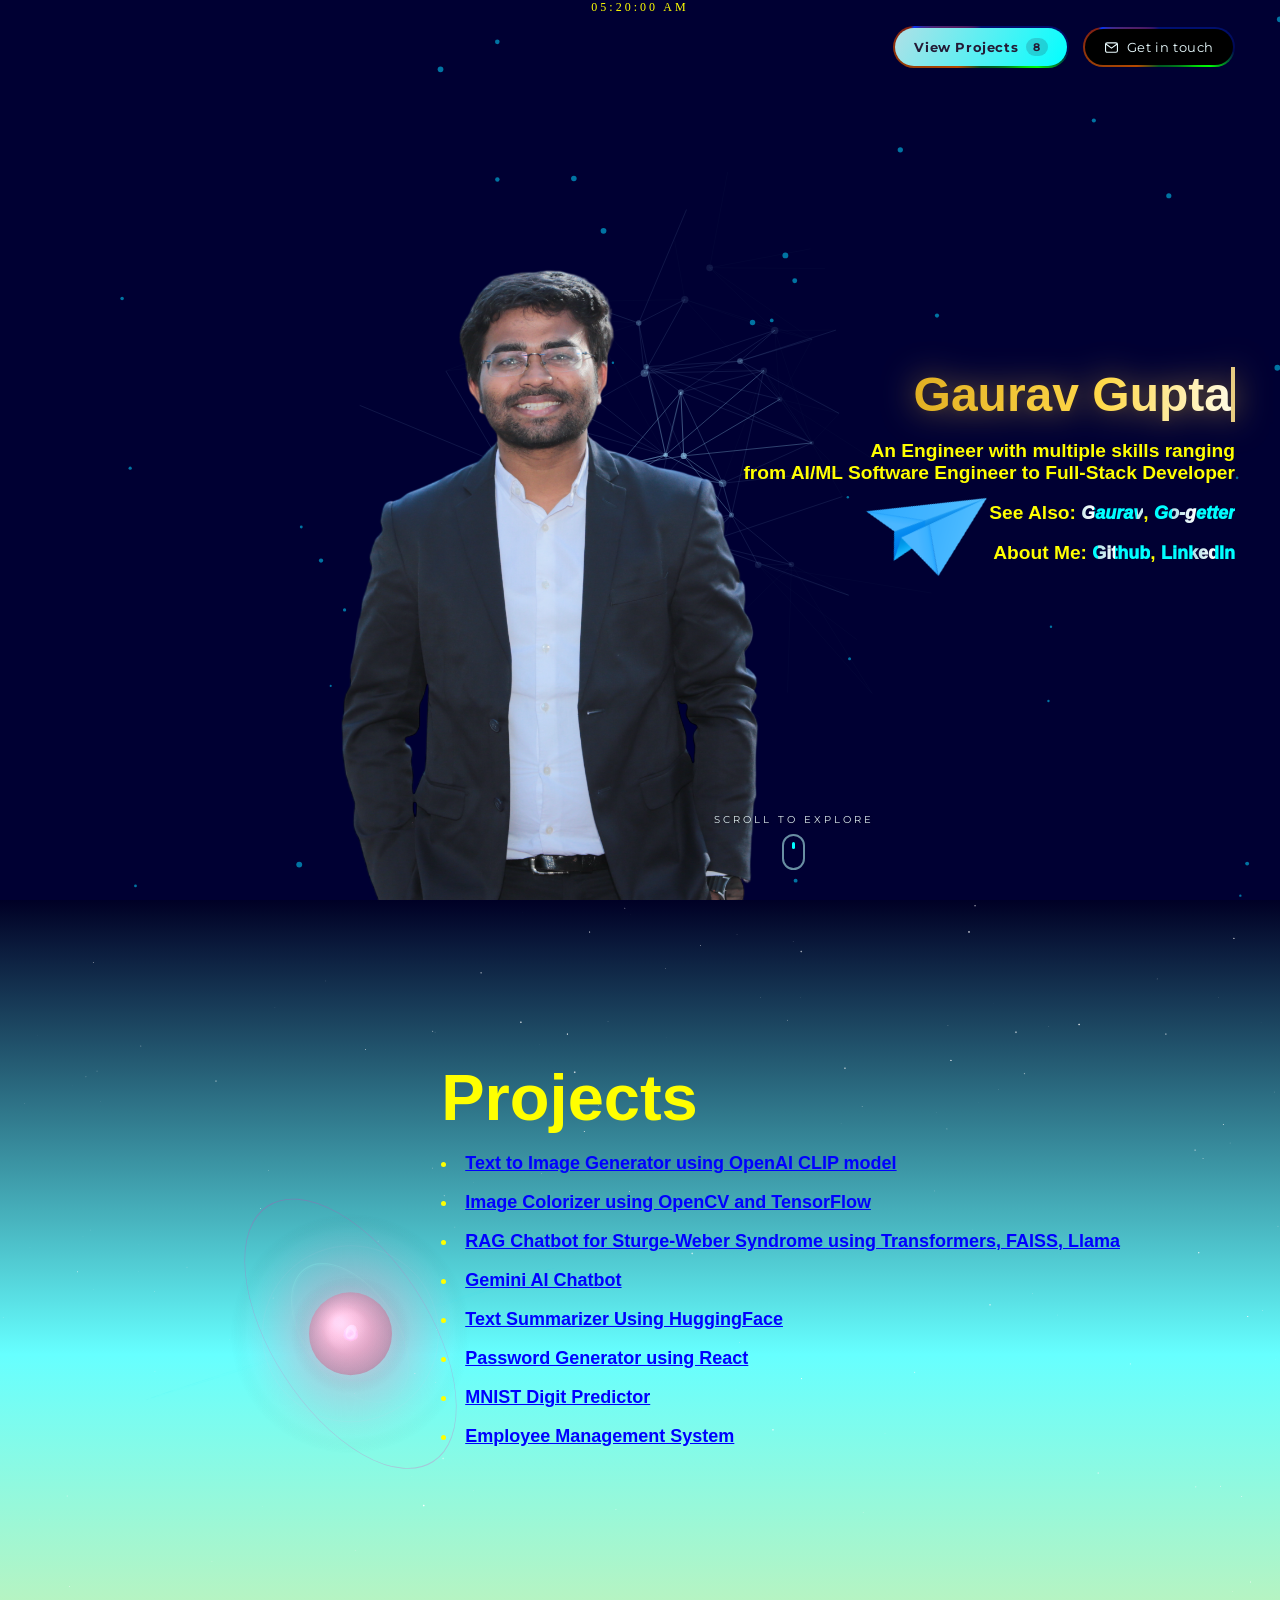
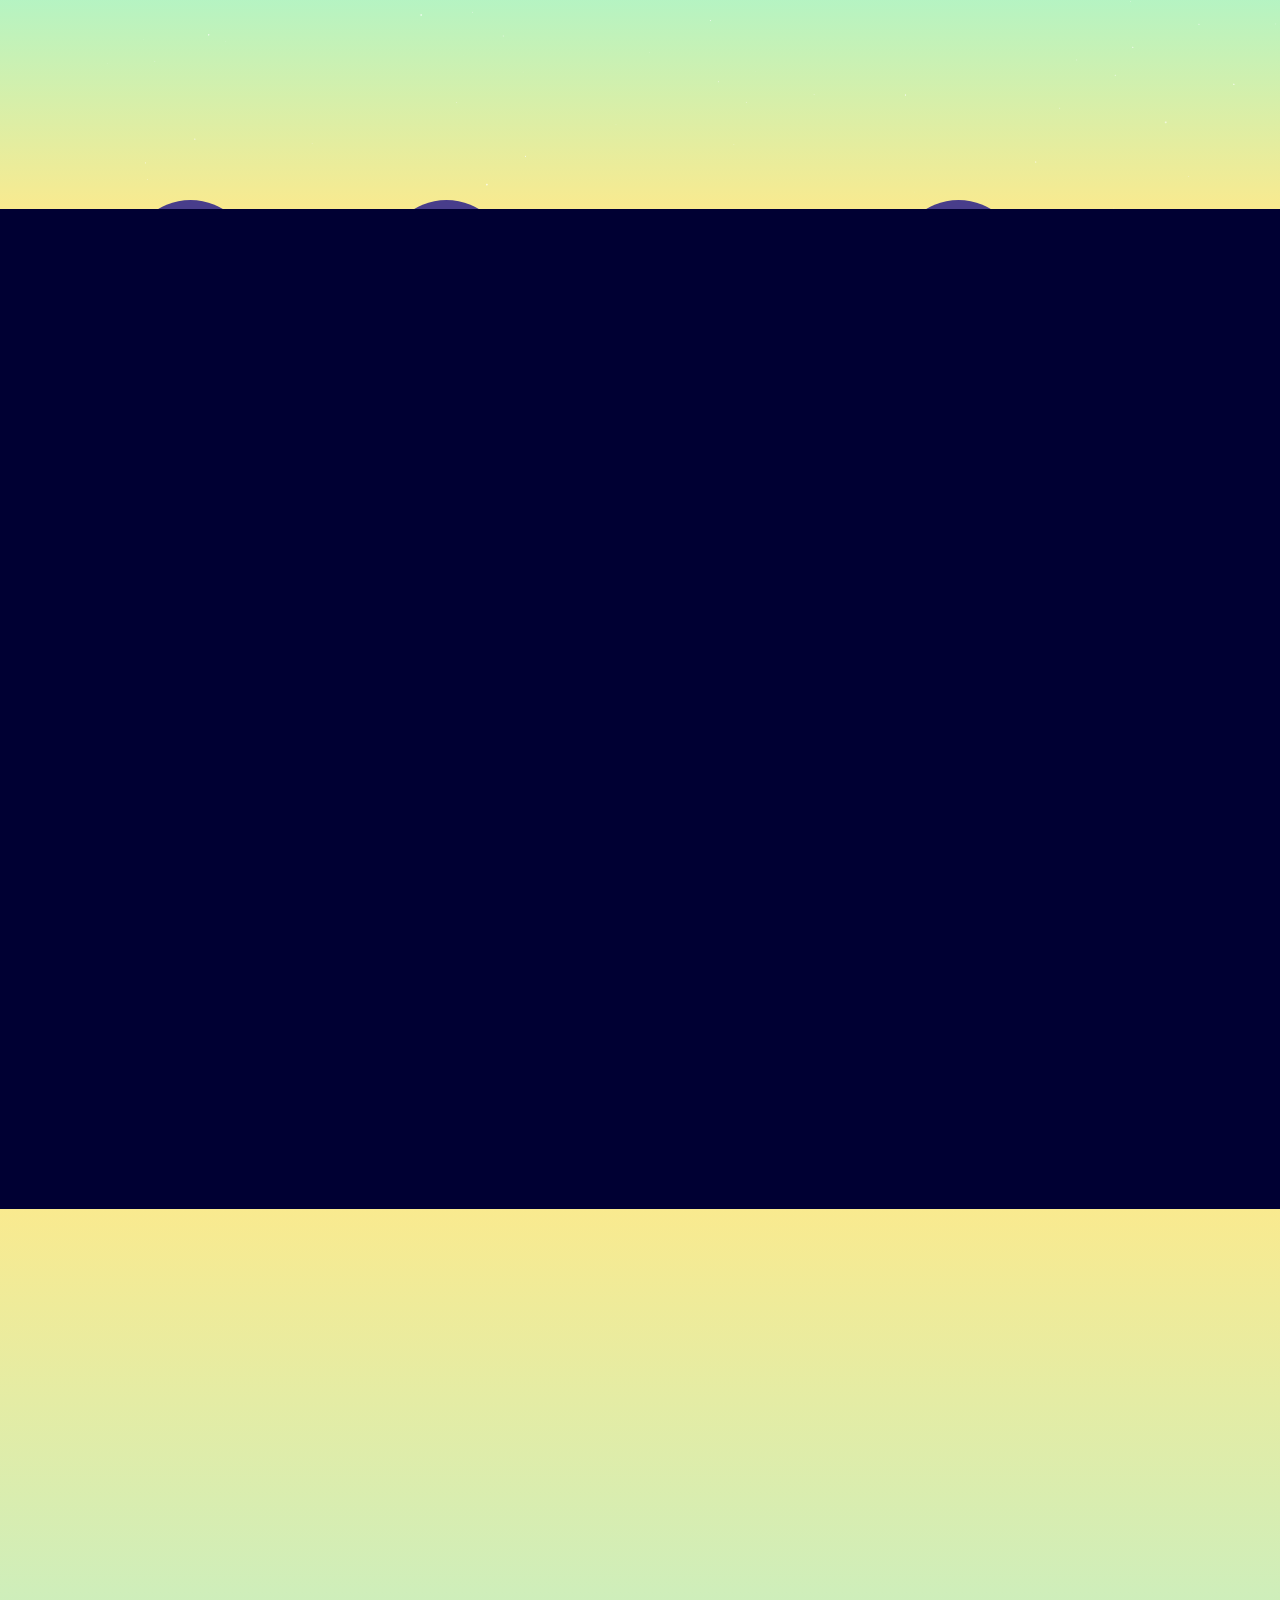
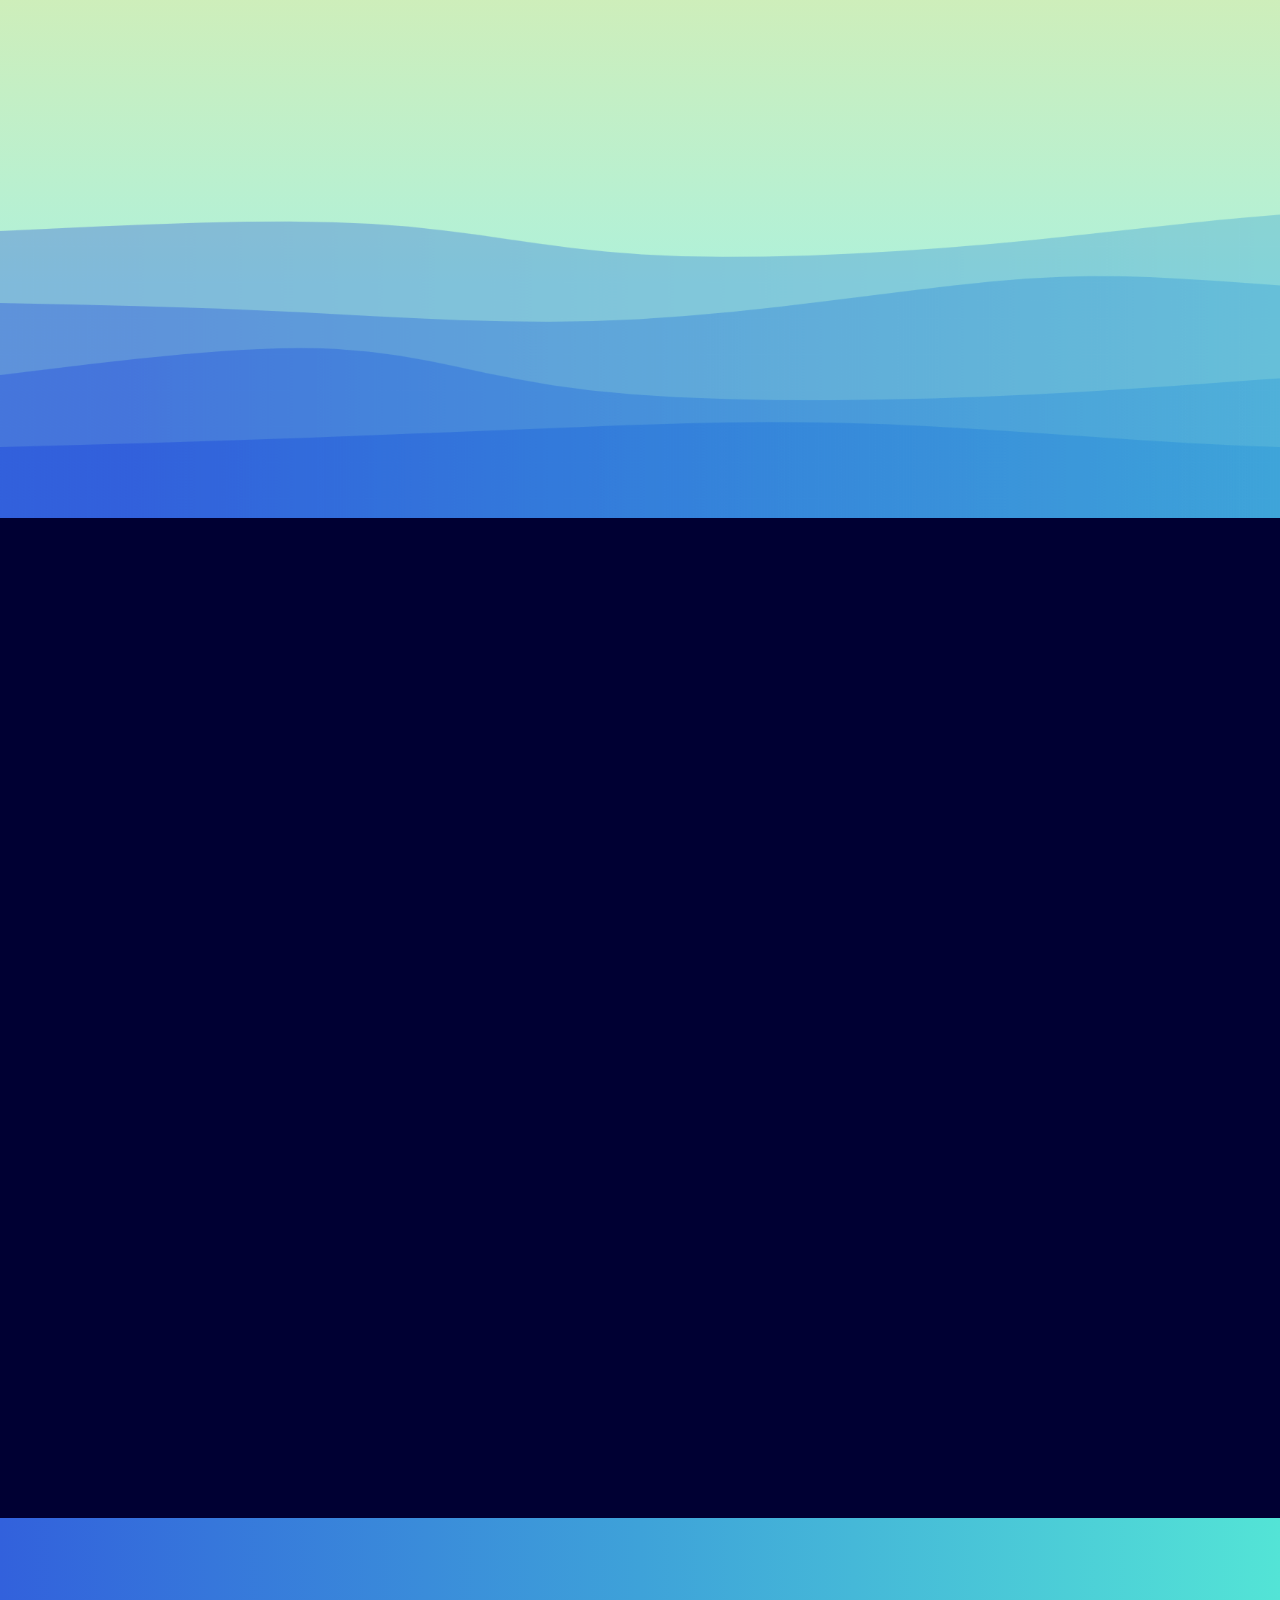
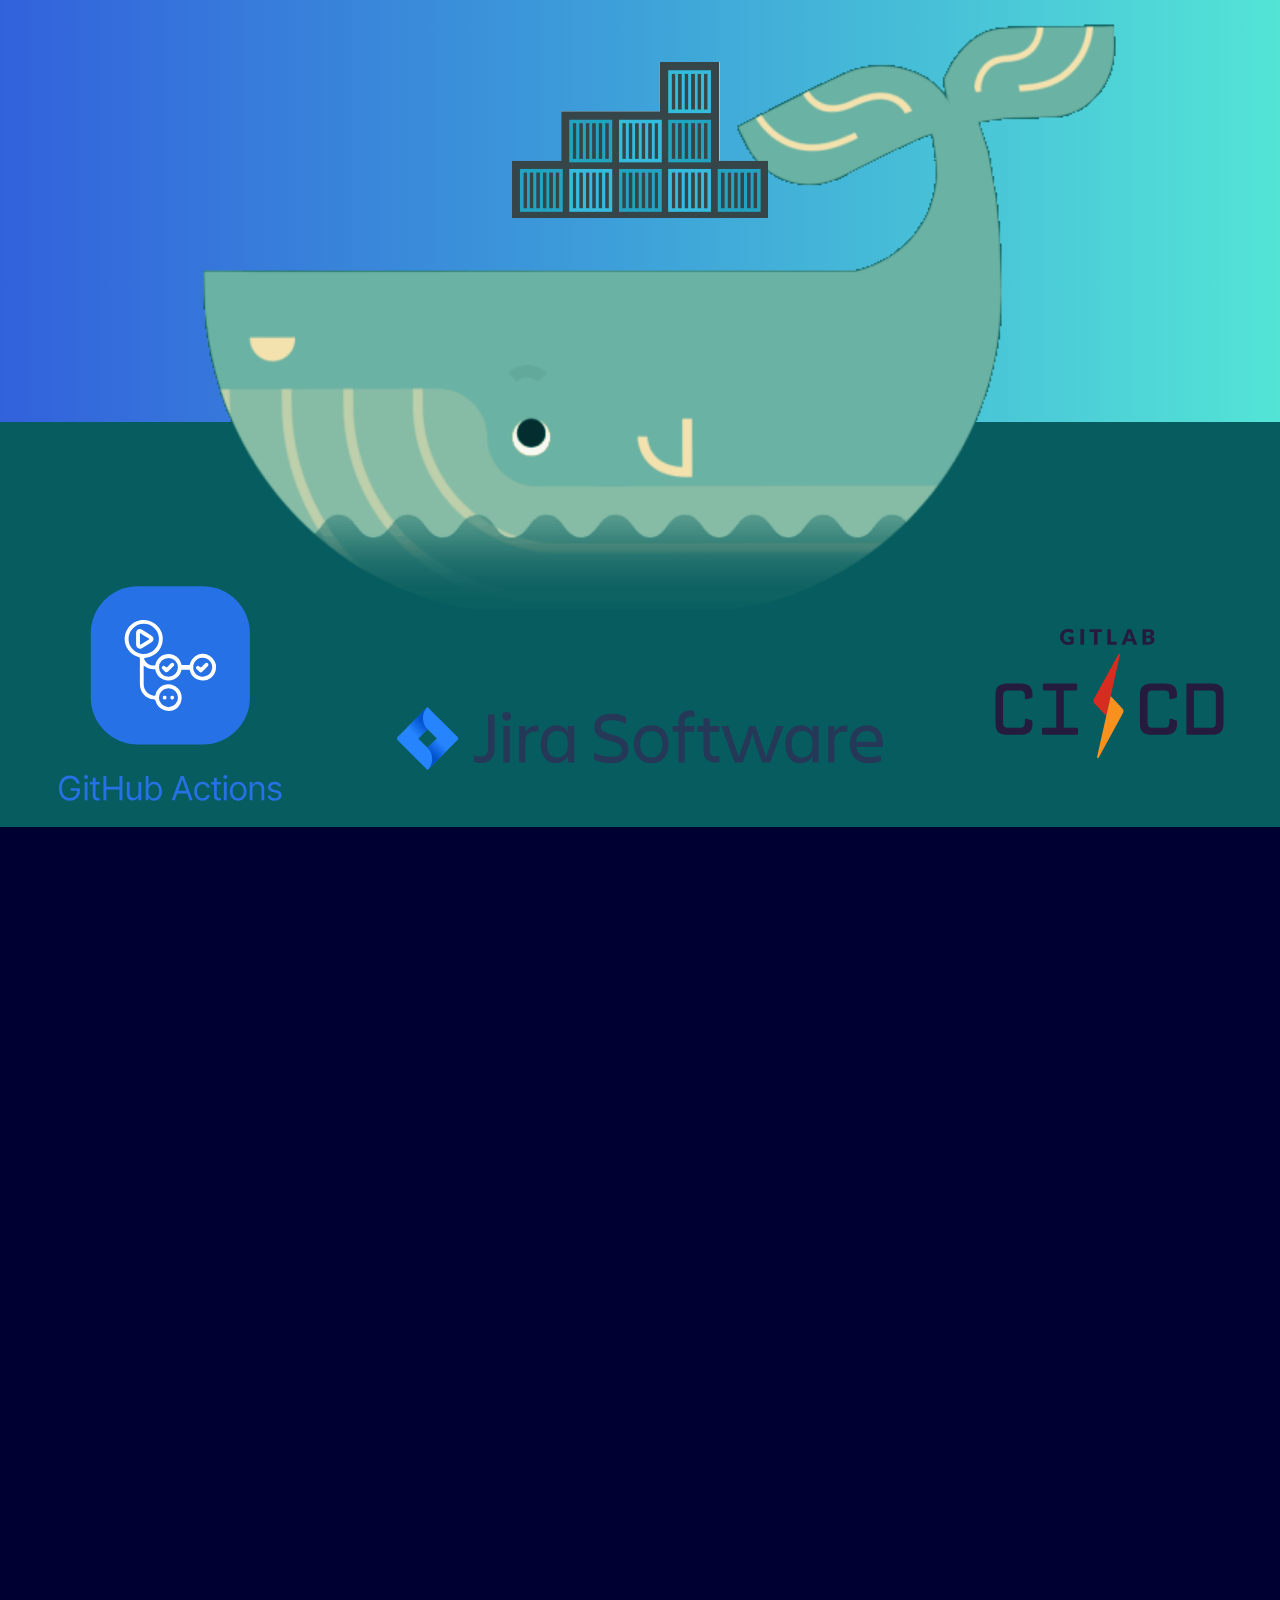
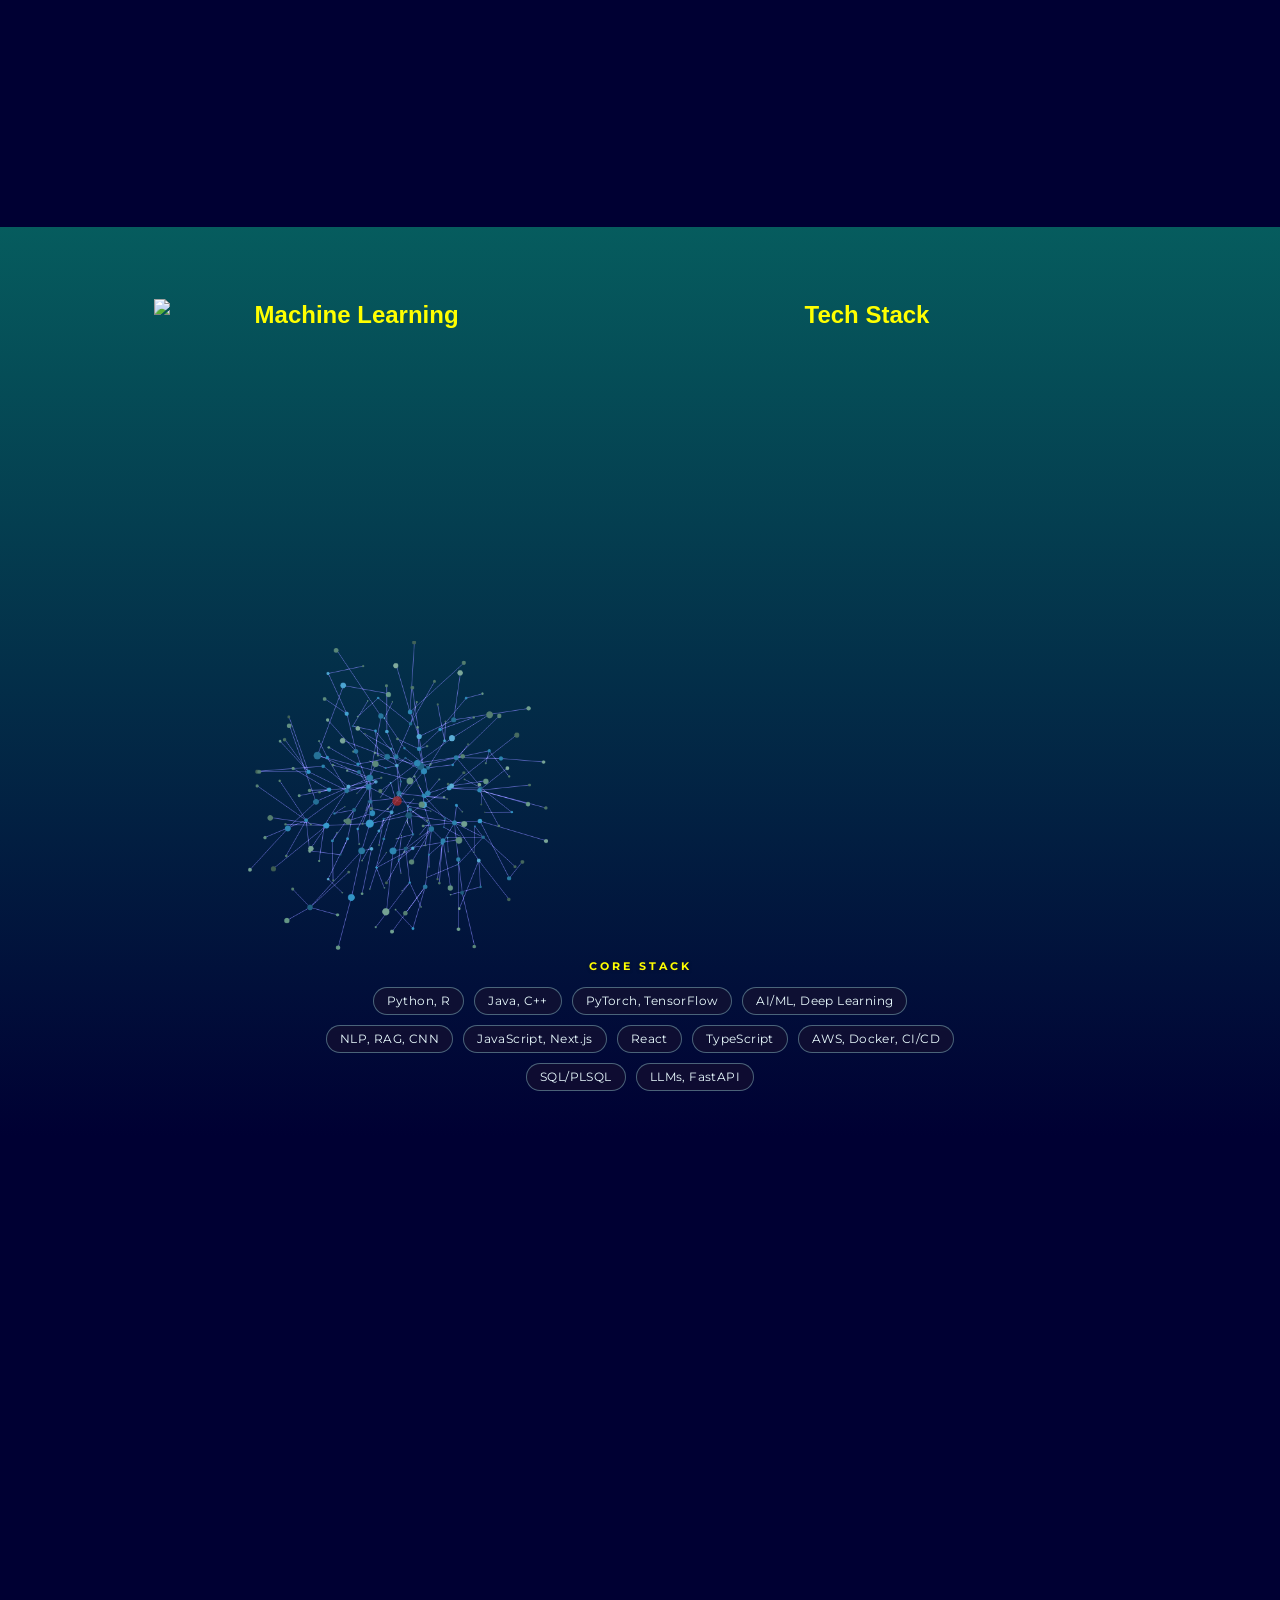
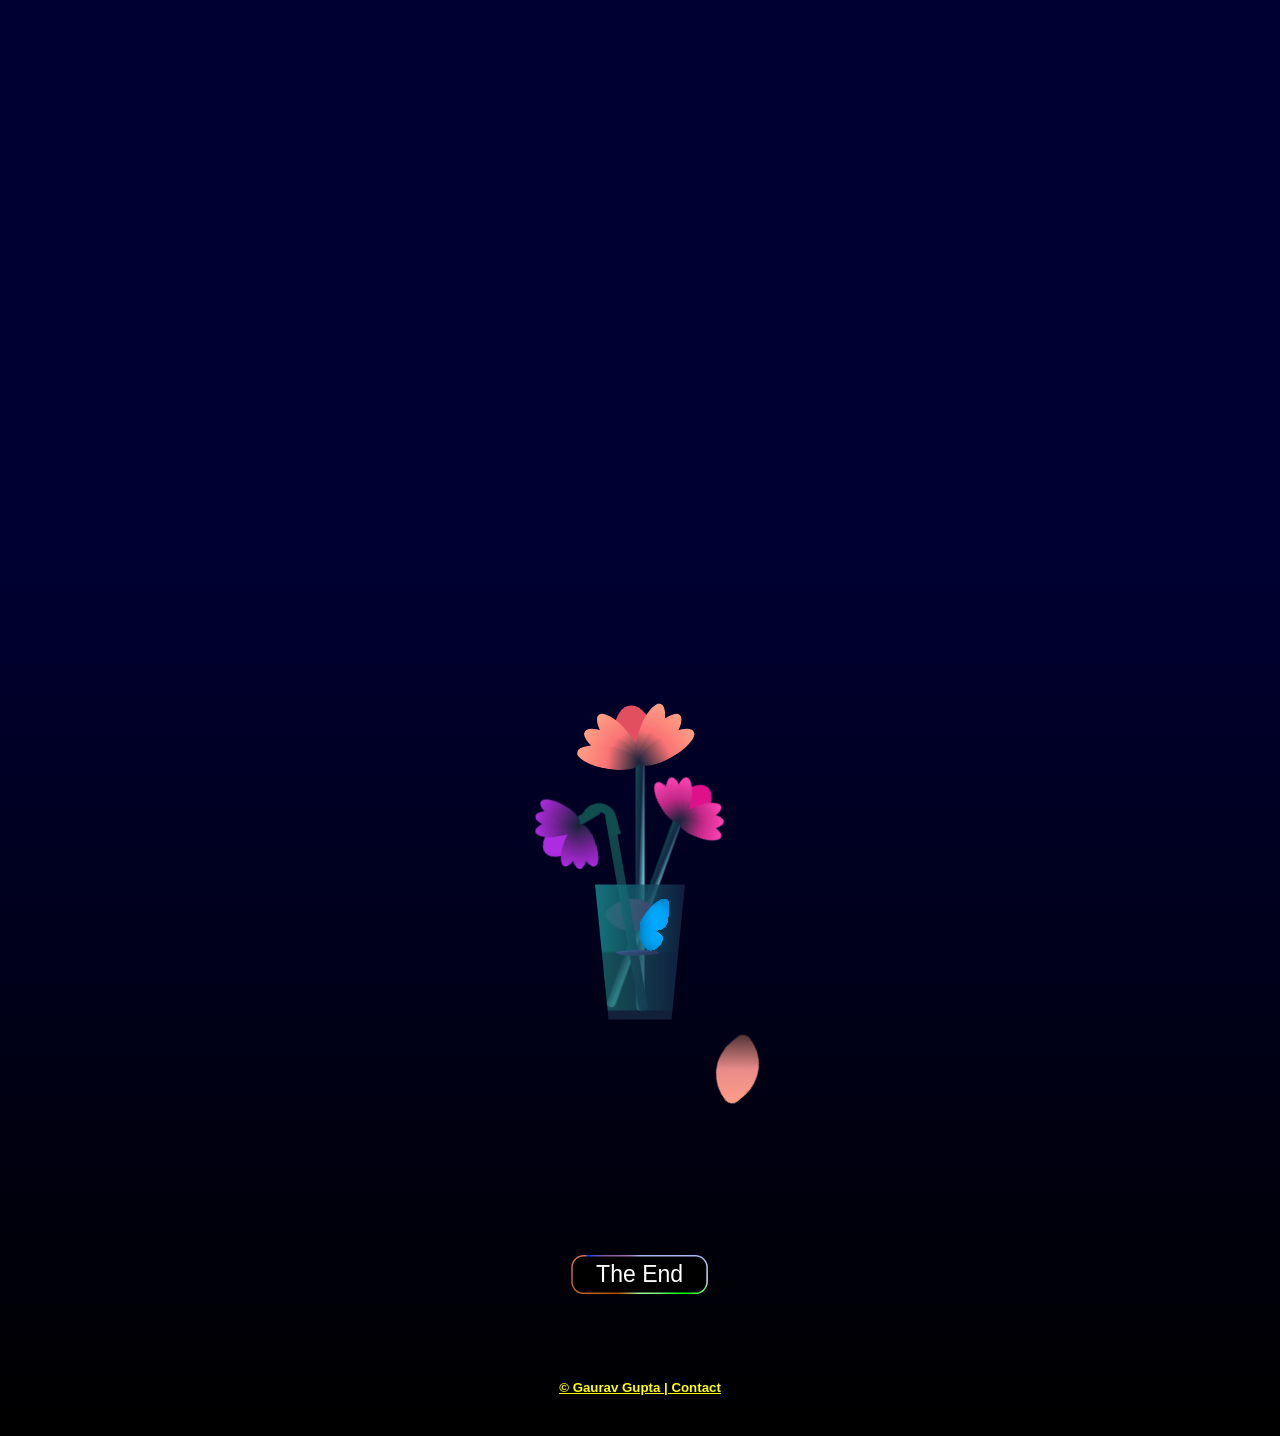
==== index.html @ 30a4f011 "Update RAG Chatbot project description Removed 'Gradio' from the RAG Chatbot project description." ====
<!DOCTYPE html>
<html lang="en">
<head>
    <meta charset="UTF-8">
    <meta name="viewport" content="width=device-width, initial-scale=1, viewport-fit=cover">
    <meta http-equiv="X-UA-Compatible" content="ie=edge">
    <title>Gaurav Gupta</title>
    <link rel="stylesheet" href="https://fonts.googleapis.com/css?family=Montserrat">
    <link rel="stylesheet" href="https://fonts.googleapis.com/css2?family=Open+Sans:wght@700;800&display=swap">
    <link rel="stylesheet" href="./css/index.css">
    <link rel="stylesheet" href="./css/loader.css">
    <link rel="stylesheet" href="./css/header.css">
    <link rel="stylesheet" href="./css/header-extras.css">
    <link rel="stylesheet" href="./css/frontend.css">
    <link rel="stylesheet" href="./css/footer.css">
    <link rel="stylesheet" href="./css/flower.css">
    <link rel="stylesheet" href="./css/backend.css">
    <link rel="stylesheet" href="./css/devops.css">
    <link rel="stylesheet" href="./css/android-elastic.css">
    <link rel="stylesheet" href="./css/automation.css">
    <link rel="stylesheet" href="./css/responsive.css">
    <link rel="icon" href="./favicon.ico" type="image/ico">
</head>
<body>
    <div id="loading-page">
        <div class="loading">
            <span>Loading...</span>
        </div>
    </div>
<header id="large-header">
    <canvas id="demo-canvas"></canvas>
        <img id="img-samurai-animate" class="img-samurai-animate" src="./img/general/gaurav.png" usemap="#image-map" alt="Tech Samurai Image" />
        <img id="img-samurai-scroll" class="img-samurai-scroll" src="./img/general/gaurav.png" usemap="#image-map" alt="Tech Samurai Image" />
        <img id="img-plane-animate" class="img-plane-animate" src="./img/general/paperplane.png" alt="Paper Plane Image" />
        <img id="img-plane-scroll" class="img-plane-scroll" src="./img/general/paperplane.png" alt="Paper Plane Image" />

        <!--
    <p style="text-align:center;">Profile views : <img src="https://hitwebcounter.com/counter/counter.php?page=21437424&style=0006&nbdigits=4&type=ip&initCount=0" title="Counter Widget" Alt="Profile views" border="0" /></a> </p>
        -->
    <p style="text-align:center;" id="MyClockDisplay" class="clock" onload="showTime()"></p>
          
        <map name="image-map">
                <area target="_self" coords="161,161,188,0,0,0,118,88,94,255,0,0,10,21,25,130,90,88,128,64,64,128,98,112,0,0,0,0,0,0,40,23,22,109,109,109,130,99,113,73,70,64,121,69,105" shape="poly">
        </map>
        <div id="intro">
               <div class="icons-container">
                <div class="pop"></div>
                <div class="cross"></div>
                <div class="light"></div>
                <div class="sparkle"></div>
              </div>
            <h1>Gaurav Gupta</h1>
            <h2>An Engineer with multiple skills ranging<br>from AI/ML Software Engineer to Full-Stack Developer</h2>
            <h2>See Also:
                <em><a target="_blank" class="links-shine"
                        href="https://www.urbandictionary.com/define.php?term=Gaurav">Gaurav</a></em>, 
                <em><a target="_blank" class="links-shine"
                        href="https://www.urbandictionary.com/define.php?term=go-getter">Go-getter</a></em>
            </h2>
            <h2>About Me: 
                <a target="_blank" class="links-shine"
                            href="https://github.com/gaurav7916"> Github</a>, 
                <a target="_blank" class="links-shine"
                            href="https://www.linkedin.com/in/gaurav-gupta-00647b167"> LinkedIn</a>
            </h2>

        </div>

        <div class="hx-actions hx-actions--top">
            <button type="button" class="hx-btn hx-btn--primary" data-hx-scroll=".frontend">
                <span class="hx-btn__inner">
                    View Projects
                    <span class="hx-btn__count" data-hx-project-count>7</span>
                </span>
            </button>
            <a class="hx-btn" href="mailto:gauravgupta7916@gmail.com">
                <span class="hx-btn__inner">
                    <svg class="hx-btn__icon" viewBox="0 0 24 24" aria-hidden="true">
                        <rect x="2.5" y="4.5" width="19" height="15" rx="2.5"></rect>
                        <path d="M3 6.5l9 6.5 9-6.5"></path>
                    </svg>
                    Get in touch
                </span>
            </a>
        </div>

        <button type="button" class="hx-scroll-cue" data-hx-scroll=".frontend" aria-label="Scroll to explore">
            <span class="hx-scroll-cue__label">Scroll to explore</span>
            <span class="hx-scroll-cue__mouse"><span class="hx-scroll-cue__wheel"></span></span>
        </button>
    </canvas>
</header>
    <section class="frontend">
        <canvas id="visualization"></canvas>
        <canvas id="particles-canvas"></canvas>
        <div class="left-side">
            <div class="cover-circle" id="cover-amplify">
                <img src="./img/frontend/adflogo.png" />
                <p>Application<br>Development<br>Framework</p>
            </div>
            <div class="cover-circle" id="cover-react">
                <img src="./img/frontend/react.svg" />
                <p>React</p>
            </div>
            <div class="cover-circle" id="cover-firebase-auth">
                <img src="./img/frontend/machinelearning.png" />
                <p>Machine<br>Learning</p>
            </div>
            <div class="cover-circle" id="cover-firebase-cloud-fns">
                <img src="./img/gcp/firebase/cloudfunctions/Light.svg" />
                <p>Cloud</p>
            </div>
            <div class="cover-circle" id="cover-ADF">
                <img src="./img/frontend/adf.png" />
                <p>JDeveloper</p>
            </div>
            <div class="cover-circle" id="cover-serverless">
                <img src="./img/frontend/NextJS.png" />
                <p>NextJS</p>
            </div>
            <div class="cover-circle" id="cover-npm-package">
                <img src="./img/frontend/npm.svg" />
                <p>React Components as npm packages</p>
            </div>
            <div class="cover-circle" id="cover-JS">
                <img src="./img/frontend/javascript-39395.png" />
                <p>JS, HTML and CSS</p>
            </div>
        </div>

        <div class="right-side">
            <div>
            <div class="middle">
                <h2>Projects</h2>
            </div>
            <br>
            <ul class="project-list">
              <li><b><a target="_blank" style="color: blue;" href="https://github.com/gaurav7916/ImageGenerator">Text to Image Generator using OpenAI CLIP model</a></b></li>
              <li><b><a target="_blank" style="color: blue;" href="https://github.com/gaurav7916/Image-Colorizer-Project">Image Colorizer using OpenCV and TensorFlow</a></b></li>
              <li><b><a target="_blank" style="color: blue;" href="https://github.com/gaurav7916/RAG_Chatbot/tree/main">RAG Chatbot for Sturge-Weber Syndrome using Transformers, FAISS, Llama</a></b></li>  
              <li><b><a target="_blank" style="color: blue;" href="https://github.com/gaurav7916/Gemini-Chatbot/tree/main">Gemini AI Chatbot</a></b></li>
              <li><b><a target="_blank" style="color: blue;" href="https://github.com/gaurav7916/text_summarizer">Text Summarizer Using HuggingFace</a></b></li>
              <li><b><a target="_blank" style="color: blue;" href="https://gaurav7916.github.io/password-generator-using-React">Password Generator using React</a></b></li>
              <li><b><a target="_blank" style="color: blue;" href="https://github.com/gaurav7916/Digit_Predictor">MNIST Digit Predictor</a></b></li>
              <li><b><a target="_blank" style="color: blue;" href="https://gaurav7916.github.io/ems.github.io">Employee Management System</a></b></li>
            </ul>
            </div>
        </div>
          
    </section>
    <section class="backend">
        <div id="waves">
            <img src="./img/general/wave.png" style="width: 100%; height: 40vh;" />
        </div>
        <div class="cover-boat" id="boat-node">
            <div class="boat-content">
                <div class="boat-icons">
                     <img src="./img/backend/webstack.png" style="transform: scale(1.2);" />
                </div>
                <div class="boat-text">
                     <h2>Web Stack</h2>
                    <ul>
                        <li>JavaScript, Ajax, Ojet, Html, CSS</li>
                        <li>React, NextJS, Bootstrap, Jquery</li>
                        <li>Technologies and tools to build and run web apps</li>
                    </ul>
                </div>
            </div>
        </div>
        <div class="cover-boat" id="boat-python">
            <div class="boat-content">
                <div class="boat-icons" style="margin: 10px 0px;">
                    <img src="./img/backend/python.svg" style="width: 100px;transform: scale(1.2);" />
                </div>
                <div class="boat-text">
                    <h2>Python</h2>
                    <ul>
                        <li>Data & Sentiment Analysis</li>
                        <li>Generative AI, RAG, NLP</li>
                        <li>Machine Learning Models</li>
                        <li>Deep Learning, FastAPI</li>
                    </ul>
                </div>
            </div>
        </div>
        <div class="cover-boat" id="boat-nosql">
            <div class="boat-content">
                <div class="boat-icons">
                     <img src="./img/devops/cicdflow.svg" style="transform: scale(1.2);" />
                </div>
                <div class="boat-text">
                    <h2>CI-CD Pipeline</h2>
                    <ul>
                        <li>Selenium</li>
                        <li>Typescript</li>
                        <li>Scalable, Dockerized & CI-CD configured Node.js servers </li>
                    </ul>
                </div>
            </div>
        </div>
        <div class="cover-boat" id="boat-sql">
            <div class="boat-content">
                <div class="boat-icons">
                    <img src="./img/backend/mysql.svg" />
                    <img src="./img/backend/postgresql.svg" />
                </div>
                <div class="boat-text">
                    <h2>SQL Databases</h2>
                    <ul>
                        <li>MySQL</li>
                        <li>PostgreSQL</li>
                        <li>PLSQL</li>
                    </ul>
                </div>
            </div>
        </div>

         <div id="bgr">
            <div id="lake">
              <div id="sploutch">
                <div class="drop"></div>
                <div id="ripples">
                  <div class="ripple"></div>
                  <div class="ripple"></div>
                </div>
                <div id="splashes">
                  <div class="splash"></div>
                  <div class="splash"></div>
                  <div class="splash"></div>
                </div>
            </div>
        </div>
                    
    </section>
    <section class="devops">
        <div id="docker-water"></div>
        <img id="docker" src="./img/devops/docker3.gif" />
        <img id="containers" src="./img/devops/containers.png" />
        <div id="devops-integration">
            <img id="githubactions" src="./img/devops/githubactions.svg" />
            <img id="jira" src="./img/devops/jira.svg" />
            <img id="gitlabcicd" src="./img/devops/gitlabcicd.svg" />
        </div>
        <div class="server-wrapper" id="server-node">
            <img src="./img/backend/nodejs.svg" />
            <h4>Dockerized Node.js Servers</h4>
        </div>
        <div class="server-wrapper" id="server-python">
            <img src="./img/backend/python.svg" />
            <h4>ML, NLP, Deep Learning</h4>
        </div>
    </section>
    <section class="android-elastic">
        <div id="android-elastic-headings">
            <h2 style="margin-right:9rem; margin-top:3rem;">Machine Learning</h2>
            <h2 style="margin-right:6rem; margin-top:3rem;">Tech Stack</h2>
        </div>
        <img id="rotated-android" src="./img/android/nlp.png" />
        <img class="stack-logos" id="java" src="./img/elastic/javalogo.png" />
        <img class="stack-logos" id="javascript" src="./img/elastic/javascript.png" />
        <img class="stack-logos" id="jet" src="./img/elastic/react_icon.png" />
        <img class="nlp" id="nlp" src="./img/android/nlp.gif"/>
        <canvas id="neural"></canvas>
        <div class="hx-stack hx-stack--section" aria-label="Core tech stack">
            <span class="hx-stack__title"><b>Core Stack</b></span>
            <span class="hx-chip">Python, R</span>
            <span class="hx-chip">Java, C++</span>
            <span class="hx-chip">PyTorch, TensorFlow</span>
            <span class="hx-chip">AI/ML, Deep Learning</span>
            <span class="hx-chip">NLP, RAG, CNN</span>
            <span class="hx-chip">JavaScript, Next.js</span>
            <span class="hx-chip">React</span>
            <span class="hx-chip">TypeScript</span>
            <span class="hx-chip">AWS, Docker, CI/CD</span>
            <span class="hx-chip">SQL/PLSQL</span>
            <span class="hx-chip">LLMs, FastAPI</span>
        </div>
    </section>
  <footer style="background-image: linear-gradient(180deg, #000033 0%, black 100%);">
      <div class="flower">
        <div class="f-wrapper">
            <div class="flower__line"></div>
            <div class="f">
                <div class="flower__leaf flower__leaf--1"></div>
                <div class="flower__leaf flower__leaf--2"></div>
                <div class="flower__leaf flower__leaf--3"></div>
                <div class="flower__leaf flower__leaf--4"></div>
                <div class="flower__leaf flower__leaf--5"></div>
                <div class="flower__leaf flower__leaf--6"></div>
                <div class="flower__leaf flower__leaf--7"></div>
                <div class="flower__leaf flower__leaf--8 flower__fall-down--yellow"></div>
            </div>
        </div>

        <div class="f-wrapper f-wrapper--2">
            <div class="flower__line"></div>
            <div class="f">
                <div class="flower__leaf flower__leaf--1"></div>
                <div class="flower__leaf flower__leaf--2"></div>
                <div class="flower__leaf flower__leaf--3"></div>
                <div class="flower__leaf flower__leaf--4"></div>
                <div class="flower__leaf flower__leaf--5"></div>
                <div class="flower__leaf flower__leaf--6"></div>
                <div class="flower__leaf flower__leaf--7"></div>
                <div class="flower__leaf flower__leaf--8 flower__fall-down--pink"></div>
            </div>
        </div>

        <div class="f-wrapper f-wrapper--3">
            <div class="flower__line"></div>
            <div class="f">
                <div class="flower__leaf flower__leaf--1"></div>
                <div class="flower__leaf flower__leaf--2"></div>
                <div class="flower__leaf flower__leaf--3"></div>
                <div class="flower__leaf flower__leaf--4"></div>
                <div class="flower__leaf flower__leaf--5"></div>
                <div class="flower__leaf flower__leaf--6"></div>
                <div class="flower__leaf flower__leaf--7"></div>
                <div class="flower__leaf flower__leaf--8 flower__fall-down--purple"></div>
            </div>
        </div>

        <div class="container">
            <span class="rippleeffect r1"></span>
            <span class="rippleeffect r2"></span>
            <span class="rippleeffect r3"></span>
            <span class="rippleeffect r4"></span>
            <span class="rippleeffect r5"></span>
            <span class="rippleeffect r6"></span>
        </div>
        <div class="flower__glass"></div>
     </div>
      
     <div class="scene">
        <div class="butterfly" style="--random: 0.73428;"></div>
        <div class="butterfly" style="--random: 0.82130;"></div>
        <div class="butterfly" style="--random: 0.46092;"></div>
        <div class="butterfly" style="--random: 0.05981;"></div>
        <div class="butterfly" style="--random: 0.20235;"></div>
        <div class="butterfly" style="--random: 0.91763;"></div>
        <div class="butterfly" style="--random: 0.34480;"></div>
        <div class="butterfly" style="--random: 0.27659;"></div>
        <div class="butterfly" style="--random: 0.08087;"></div>
        <div class="butterfly" style="--random: 0.66670;"></div>
        <div class="butterfly" style="--random: 0.39124;"></div>
        <div class="butterfly" style="--random: 0.15907;"></div>
      </div>
     
     <div class="footer"> 
           <button><div>The End</div></button>
       </div>
      <a target="_blank" href="mailto:gauravgupta7916@gmail.com"><h5> &copy; Gaurav Gupta | Contact</h5></a>
</footer>
   <div class="resize-dialog">
        <p>Window Resized. For better viewing experience open on Desktop</p><button id="reload-button" class="reload">Click here to reload</button>
    </div>
    <script src='./js/dev/jquery.min.js'></script>
    <script src="./js/dev/ScrollMagic.min.js"></script>
    <script src="./js/dev/addIndicators.min.js"></script>
    <script src="./js/dev/animation.gsap.min.js"></script>
    <script src="./js/dev/TweenLite.min.js"></script>
    <script src="./js/dev/TweenMax.min.js"></script>
    <script src="./js/dev/TimelineLite.min.js"></script>
    <script src="./js/dev/CSSPlugin.min.js"></script>
    <script src="./js/dev/BezierPlugin.min.js"></script>
    <script src="./js/index.js"></script>
    <script src="./js/responsive-rebuild.js"></script>
    <script src="./js/intro.js"></script>
    <script src="./js/frontend.js"></script>
    <script src="./js/header.js"></script>
    <script src="./js/header-extras.js"></script>
    <script src="./js/backend.js"></script>
    <script src="./js/devops.js"></script>
    <script src="./js/android-elastic.js"></script>
    <script src="./js/automation.js"></script>
</body>
</html>
---- css/index.css ----
* {
	margin: 0;
	padding: 0;
	box-sizing: border-box;
	color: yellow;
}

::-webkit-scrollbar {
	width: 0px;
}

html {
	font-size: 16px;
	background-color: #000033;
	font-family: Calibri, sans-serif;
	scrollbar-width: none;
}

footer {
	height: 100vh;
	display: flex;
	justify-content: center;
	align-items: center;
}

.resize-dialog {
	position: fixed;
	width: 100%;
	background-color: darkgoldenrod;
	top: 0px;
	height: 5vh;
	display: flex;
	justify-content: center;
	align-items: center;
	display: none;
}
.resize-dialog * {
	margin: 10px;
	color: white;
}
#reload-button {
	padding: 5px;
}
---- css/loader.css ----
#loading-page {
	width: 100%;
	height: 100vh;
	background: #34495e;
	position: fixed;
	display: flex;
	justify-content: center;
	align-items: center;
	z-index: 100;
}

.loading{
	width: 200px;
	height: 200px;
	box-sizing: border-box;
	border-radius: 50%;
	border-top: 10px solid #e74c3c;
	position: relative;
	animation: a1 2s linear infinite;
  }
  
  .loading::before,.loading::after{
	content: '';
	width: 200px;
	height: 200px;
	position: absolute;
	left: 0;
	top: -10px;
	box-sizing: border-box;
	border-radius: 50%;
  }
  
  .loading::before{
	border-top: 10px solid #e67e22;
	transform: rotate(120deg);
  }
  
  .loading::after{
	border-top: 10px solid #3498db;
	transform: rotate(240deg);
  }
  
  .loading span{
	position: absolute;
	width: 200px;
	height: 200px;
	color: #fff;
	text-align: center;
	line-height: 200px;
	animation: a2 2s linear infinite;
  }
  
  @keyframes a1 {
	to{
	  transform: rotate(360deg);
	}
  }
  
  @keyframes a2 {
	to{
	  transform: rotate(-360deg);
	}
  }
---- css/header.css ----
#demo-canvas {
  position: absolute;
  z-index: 1;
  pointer-events: none;
}

.pop {
  margin-top: -150px;
  width: 30px;
  height: 30px;
  background-size: 840px 24px;
  animation: pop 2.91666666667s steps(34,start) infinite forwards;
  background-image: url('https://assets.codepen.io/3537853/pop.png');
}

.cross {
  margin-top: -150px;
  width: 30px;
  height: 30px;
  background-size: 625px 25px;
  animation: cross 2.083325s steps(23,start) infinite forwards;
  background-image: url('https://assets.codepen.io/3537853/cross.png');
}

.light {
  margin-top: -150px;
  width: 30px;
  height: 30px;
  background-size: 620px 20px;
  animation: light 2.58333333333s steps(30,start) infinite forwards;
  background-image: url('https://assets.codepen.io/3537853/light.png');
}

.sparkle {
  margin-top: -150px;
  width: 37px;
  height: 37px;
  background-size: 774px 43px;
  animation: sparkle 1.5s steps(17,start) infinite forwards;
  background-image: url('https://assets.codepen.io/3537853/sparkle.png');
}

@keyframes pop {
  0% {
    background-position: 0;
  }
  40% {
    background-position: -816px;
  }
  to {
    background-position: -816px;
  }
}

@keyframes cross {
  0% {
    background-position: 0;
  }
  40% {
    background-position: -600px;
  }
  to {
    background-position: -600px;
  }
}

@keyframes light {
  0% {
    background-position: 0;
  }
  40% {
    background-position: -600px;
  }
  to {
    background-position: -600px;
  }
}

@keyframes sparkle {
  0% {
    background-position: 0;
  }
  40% {
    background-position: -731px;
  }
  to {
    background-position: -731px;
  }
}

header {
    position: relative;
    height: 101vh;
    overflow: hidden;
    background-image: #261c33; 
    animation: backgroundColorAnimation 9s infinite alternate;
}

.icons-container {
  display: flex;
  gap: 200px; 
}

.img-samurai-animate {
    z-index: 2;
    /* border: 1px solid red; */
    position: absolute;
    height: 100vh;
    top: 0%;
    left: -30%;
}
.img-samurai-scroll {
    z-index: 2;
    /* border: 1px solid blue; */
    position: absolute;
    height: 100vh;
    top: 0%;
    left: -30%;
    transform: translateX(20vw);
    display: none;
}

.img-plane-animate {
    z-index: 1;
    /* border: 1px solid red; */
    position: absolute;
    width: 10vw;
    top: 100vh;
    left: -12vw;
}
.img-plane-scroll {
    z-index: 1;
    /* border: 1px solid blue; */
    position: absolute;
    width: 10vw;
    top: 100vh;
    left: -12vw;
    display: none;
}

#intro {
    text-align: end;
    padding-right: 45px;
    height: 100vh;
    display: flex;
    flex-direction: column;
    justify-content: center;
    align-items: flex-end;
}

#intro h1 {
    font-size: 3rem;
}

@-webkit-keyframes typing { from { width: 0; } }
@-webkit-keyframes blink-caret { 50% { border-color: transparent; } }

h1 { 
    border-right: .1em solid black;
    width: calc(0.55em * 14); 
    width: 14ch;
    white-space: nowrap;
    overflow: hidden;
    -webkit-animation: typing 5s steps(14, end), blink-caret .5s step-end infinite alternate;
}

.clock {
  font-size: 12px;
  font-family: Orbitron;
  letter-spacing: 3px;
}

#intro h2 {
    font-size: 1.2rem;
    margin-top: 18px;
}

@media (max-width: 850px) {
    #img-samurai-animate {
        display: none;
    }
    #img-samurai-scroll {
        display: none;
    }
    #img-plane-animate {
        width: 20vw;
        left: -5vw;
    }
    #img-plane-scroll {
        width: 20vw;
        left: -5vw;
    }
}

.links-shine{
  background: linear-gradient(to right, powderblue 0%, white 30%, aqua 20%);
  -webkit-background-clip: text;
  -webkit-text-fill-color: transparent;
  animation: shine 25s infinite forwards;
  font-weight: 949;
  font-size: 18px;
  position: relative;
  z-index: 2;
}

@keyframes shine{
  0%{
    background-position: 0;
  }
  60%{
    background-position: 180px;
  }
  100%{
    background-position: 180px;
  }
}

.animate-intro {
    animation: animate-intro 0.5s ease-in-out 0s 1 normal forwards;
}
.animate-samurai {
    animation: animate-samurai 2s ease 0s 1 normal forwards;
}

@keyframes animate-samurai {
    0% {
        transform: translateX(0%);
    }
    100% {
        transform: translateX(20vw);
    }
}

@keyframes animate-intro {
    0% {
        transform: translateY(-20%);
        scale: 0;
    }
    100% {
        transform: translateY(0%);
        scale: 1;
    }
}

@keyframes backgroundColorAnimation {
  from {
    background-color: #5c5c85; /* Starting background color */
  }
  to {
    background-color: #261c33;  /* Ending background color */
  }
}
---- css/header-extras.css ----
#intro h1 {
    color: #ffd94a; /* fallback where background-clip: text is unsupported */
    background-image: linear-gradient(100deg,
            #d9a417 0%,
            #ffd94a 30%,
            #fffbe6 46%,
            #ffd94a 62%,
            #d9a417 100%);
    background-size: 220% 100%;
    -webkit-background-clip: text;
    background-clip: text;
    -webkit-text-fill-color: transparent;
    border-right-color: rgba(255, 226, 140, 0.9); 
    filter: drop-shadow(0 0 16px rgba(255, 205, 70, 0.55))
        drop-shadow(0 2px 3px rgba(24, 17, 38, 0.55));
    animation: hx-typing 5s steps(14, end),
        hx-blink-caret 0.5s step-end infinite alternate,
        hx-shine 6s linear infinite;
}

@keyframes hx-typing {
    from {
        width: 0;
    }
}

@keyframes hx-blink-caret {
    50% {
        border-color: transparent;
    }
}

@keyframes hx-shine {
    from {
        background-position: 0% 50%;
    }
    to {
        background-position: 220% 50%;
    }
}

/* ---------- Tech stack chips ---------- */
.hx-stack {
    position: relative;
    z-index: 3;
    display: flex;
    flex-wrap: wrap;
    justify-content: flex-end;
    gap: 9px;
    max-width: 34rem;
    margin-top: 26px;
}

.hx-stack--section {
    position: absolute;
    left: 50%;
    bottom: 5vh;
    transform: translateX(-50%);
    justify-content: center;
    align-items: center;
    max-width: 78vw;
    margin-top: 0;
    gap: 10px;
    z-index: 5;
}

.hx-stack--section .hx-stack__title {
    text-align: center;
    margin-bottom: 4px;
}

.hx-stack__title {
    width: 100%;
    font-family: Montserrat, Calibri, sans-serif;
    font-size: 0.66rem;
    letter-spacing: 3px;
    text-transform: uppercase;
    color: rgba(240, 255, 255, 0.9);
    text-shadow: 0 1px 3px rgba(20, 14, 32, 0.65);
    margin-bottom: 2px;
}

.hx-chip {
    font-family: Montserrat, Calibri, sans-serif;
    font-size: 0.75rem;
    line-height: 1;
    letter-spacing: 0.4px;
    white-space: nowrap;
    color: #eafcff;
    padding: 7px 13px;
    border: 1px solid rgba(175, 238, 238, 0.38);
    border-radius: 999px;
    /* Dark translucent pill stays legible through the header's
       light -> dark background animation. */
    background: rgba(31, 22, 46, 0.45);
    backdrop-filter: blur(2px);
    -webkit-backdrop-filter: blur(2px);
    animation: hx-fade-up 0.55s ease both;
    transition: transform 0.25s ease, border-color 0.25s ease,
        background 0.25s ease, box-shadow 0.25s ease;
}

.hx-chip:hover {
    transform: translateY(-3px);
    border-color: aqua;
    background: rgba(0, 255, 255, 0.12);
    box-shadow: 0 6px 18px rgba(0, 255, 255, 0.18);
}

.hx-chip:nth-child(2) { animation-delay: 1.05s; }
.hx-chip:nth-child(3) { animation-delay: 1.13s; }
.hx-chip:nth-child(4) { animation-delay: 1.21s; }
.hx-chip:nth-child(5) { animation-delay: 1.29s; }
.hx-chip:nth-child(6) { animation-delay: 1.37s; }
.hx-chip:nth-child(7) { animation-delay: 1.45s; }
.hx-chip:nth-child(8) { animation-delay: 1.53s; }
.hx-chip:nth-child(9) { animation-delay: 1.61s; }
.hx-chip:nth-child(10) { animation-delay: 1.69s; }
.hx-chip:nth-child(11) { animation-delay: 1.77s; }
.hx-chip:nth-child(12) { animation-delay: 1.85s; }

/* ---------- Call to action buttons ---------- */
.hx-actions {
    position: relative;
    z-index: 3;
    display: flex;
    flex-wrap: wrap;
    justify-content: flex-end;
    align-items: center;
    gap: 14px;
    margin-top: 28px;
    animation: hx-fade-up 0.6s ease 1.95s both;
}

/* Pinned to the top-right corner of the header. */
.hx-actions--top {
    position: absolute;
    top: 26px;
    right: 45px; /* lines up with #intro's right padding */
    z-index: 4;
    margin-top: 0;
    animation-delay: 1.2s;
}

.hx-btn {
    --border-angle-1: 0deg;
    --border-angle-2: 90deg;
    --border-angle-3: 180deg;
    position: relative;
    display: inline-flex;
    align-items: center;
    text-decoration: none;
    cursor: pointer;
    scale: 1; /* opt out of the global `button { scale: 0.8 }` */
    border: 0;
    padding: 2px;
    border-radius: 999px;
    background-color: transparent;
    background-image: conic-gradient(from var(--border-angle-1) at 10% 15%,
            transparent,
            var(--bright-blue) 10%,
            transparent 30%,
            transparent),
        conic-gradient(from var(--border-angle-2) at 70% 60%,
            transparent,
            var(--bright-green) 10%,
            transparent 60%,
            transparent),
        conic-gradient(from var(--border-angle-3) at 50% 20%,
            transparent,
            var(--bright-red) 10%,
            transparent 50%,
            transparent);
    animation: rotateBackground 4s linear infinite,
        rotateBackground2 8s linear infinite,
        rotateBackground3 12s linear infinite;
    transition: transform 0.25s ease, box-shadow 0.25s ease;
}

.hx-btn__inner {
    display: inline-flex;
    align-items: center;
    gap: 8px;
    font-family: Montserrat, Calibri, sans-serif;
    font-size: 0.82rem;
    letter-spacing: 0.6px;
    padding: 10px 19px;
    border-radius: inherit;
    background: var(--background);
    color: #eafcff;
    transition: background 0.25s ease, color 0.25s ease;
}

.hx-btn:hover,
.hx-btn:focus-visible {
    transform: translateY(-2px);
    box-shadow: 0 8px 24px rgba(0, 255, 255, 0.22);
    outline: none;
}

.hx-btn:hover .hx-btn__inner,
.hx-btn:focus-visible .hx-btn__inner {
    background: linear-gradient(to top, rgb(44, 44, 44), #252731);
}

.hx-btn--primary .hx-btn__inner {
    background: linear-gradient(120deg, powderblue 0%, aqua 100%);
    color: #241a35;
    font-weight: 700;
}

.hx-btn--primary:hover .hx-btn__inner,
.hx-btn--primary:focus-visible .hx-btn__inner {
    background: linear-gradient(120deg, aqua 0%, powderblue 100%);
}

.hx-btn--primary:hover,
.hx-btn--primary:focus-visible {
    box-shadow: 0 10px 28px rgba(0, 255, 255, 0.32);
}

.hx-btn__count {
    font-size: 0.7rem;
    font-weight: 700;
    color: inherit;
    padding: 2px 7px;
    border-radius: 999px;
    background: rgba(36, 26, 53, 0.18);
}

.hx-btn:not(.hx-btn--primary) .hx-btn__count {
    background: rgba(0, 255, 255, 0.14);
}


.hx-btn__icon,
.hx-btn__icon * {
    color: inherit;
}

.hx-btn__icon {
    width: 15px;
    height: 15px;
    fill: none;
    stroke: currentColor;
    stroke-width: 1.8;
    stroke-linecap: round;
    stroke-linejoin: round;
}

/* ---------- Scroll cue ---------- */
.hx-scroll-cue {
    position: absolute;
    left: 62%; /* clear of the samurai artwork on wide screens */
    bottom: 24px;
    transform: translateX(-50%);
    z-index: 3;
    display: flex;
    flex-direction: column;
    align-items: center;
    gap: 9px;
    padding: 6px 10px;
    border: none;
    background: none;
    scale: 1; /* opt out of the global `button { scale: 0.8 }` */
    cursor: pointer;
    opacity: 0;
    animation: hx-cue-in 0.8s ease 2.3s forwards;
    transition: opacity 0.4s ease, transform 0.4s ease;
}

.hx-scroll-cue.hx-hidden {
    opacity: 0;
    pointer-events: none;
    transform: translateX(-50%) translateY(14px);
}

.hx-scroll-cue__label {
    font-family: Montserrat, Calibri, sans-serif;
    font-size: 0.62rem;
    letter-spacing: 3px;
    text-transform: uppercase;
    color: rgba(240, 255, 255, 0.92);
    text-shadow: 0 1px 3px rgba(20, 14, 32, 0.7);
}

.hx-scroll-cue__mouse {
    position: relative;
    width: 23px;
    height: 36px;
    border: 2px solid rgba(175, 238, 238, 0.6);
    border-radius: 12px;
}

.hx-scroll-cue__wheel {
    position: absolute;
    top: 6px;
    left: 50%;
    width: 3px;
    height: 7px;
    margin-left: -1.5px;
    border-radius: 2px;
    background: aqua;
    animation: hx-wheel 1.7s ease-in-out infinite;
}

.hx-scroll-cue:hover .hx-scroll-cue__mouse,
.hx-scroll-cue:focus-visible .hx-scroll-cue__mouse {
    border-color: aqua;
    box-shadow: 0 0 16px rgba(0, 255, 255, 0.35);
}

.hx-scroll-cue:focus-visible {
    outline: none;
}

/* ---------- Keyframes ---------- */
@keyframes hx-fade-up {
    from {
        opacity: 0;
        transform: translateY(12px);
    }
    to {
        opacity: 1;
        transform: translateY(0);
    }
}

@keyframes hx-cue-in {
    from {
        opacity: 0;
        transform: translateX(-50%) translateY(12px);
    }
    to {
        opacity: 1;
        transform: translateX(-50%) translateY(0);
    }
}

@keyframes hx-wheel {
    0% {
        transform: translateY(0);
        opacity: 1;
    }
    70% {
        transform: translateY(13px);
        opacity: 0;
    }
    100% {
        transform: translateY(0);
        opacity: 0;
    }
}

/* ---------- Responsive ---------- */
@media (max-width: 850px) {
    .hx-stack {
        max-width: 100%;
        gap: 7px;
        margin-top: 20px;
    }
    .hx-chip {
        font-size: 0.68rem;
        padding: 6px 11px;
    }
    .hx-actions {
        margin-top: 22px;
        gap: 10px;
    }
    .hx-actions--top {
        top: 16px;
        right: 18px;
        margin-top: 0;
    }
    .hx-stack--section {
        max-width: 90vw;
        bottom: 4vh;
        gap: 7px;
    }
    .hx-btn {
        font-size: 0.75rem;
        padding: 10px 16px;
    }
    .hx-scroll-cue {
        left: 50%;
    }
    .hx-scroll-cue__label {
        display: none;
    }
}

@media (prefers-reduced-motion: reduce) {
    .hx-chip,
    .hx-actions,
    .hx-actions--top,
    .hx-scroll-cue,
    .hx-btn {
        /* the button keeps its glow, it just stops rotating */
        animation: none;
        opacity: 1;
    }
    .hx-scroll-cue__wheel {
        animation: none;
    }
}
---- css/frontend.css ----
.frontend {
	position: relative;
	background-image: linear-gradient(360deg, #f9ea8f 0%, #66ffff 50%, #000025 100%);
	height: 101vh;
	overflow: hidden;
	align-items: center;
	justify-content: center;
}

.left-side {
	display: flex;
	flex-direction: column;
	justify-content: center;
	align-items: center;
}

.right-side {
	margin-top: 10rem;
	margin-right:10rem;
	display: flex;
	justify-content: right;
	/* Sits above #visualization, which now covers the whole section. */
	position: relative;
	z-index: 1;
}

/* Taken out of the flow so the canvas does not displace .left-side and
   .right-side past this section's overflow: hidden boundary. */
#visualization {
	position: absolute;
	top: 0;
	left: 0;
	width: 100%;
	height: 100%;
	z-index: 0;
}

#particles-canvas {
    position: fixed;
    top: 0;
    left: 0;
    width: 100%;
    height: 100%;
    z-index: 1;
    pointer-events: none
}

.cover-circle {
	width: 125px;
	height: 125px;
	position: absolute;
	background-color: darkslateblue;
	display: flex;
	flex-direction: column;
	justify-content: center;
	align-items: center;
	text-align: center;
	border-radius: 100%;
}
.cover-circle > p {
	font-size: 0.7rem;
}
.cover-circle > img {
	width: 80px;
	height: 80px;
}

#cover-amplify {
	top: -10vh;
	left: -10vw;
}

#cover-amplify img {
	margin-top: -10px;
}

#cover-react {
	top: -20vh;
	left: 60vw;
}
#cover-react img {
	margin-top: -10px;
	width: 100px;
	height: 100px;
}
#cover-react p {
	margin-top: -10px;
}

#cover-firebase-auth {
	top: 100vh;
	left: 30vw;
}

#cover-firebase-cloud-fns {
	top: 100vh;
	left: 10vw;
}

#cover-ADF {
	top: 100vh;
	left: 70vw;
}
#cover-ADF img {
	width: 70px;
	height: 70px;
}

#cover-serverless {
	top: -20vh;
	left: 40vw;
}
#cover-serverless img {
	width: 80px;
	height: 72px;
}

#cover-npm-package {
	top: 30vh;
	left: -10vw;
}
#cover-npm-package img {
	margin-top: -5px;
	width: 70px;
	height: 30px;
}

#cover-JS {
	text-align: center;
	top: 50vh;
	left: -10vw;
}
#cover-JS img {
	width: 80px;
	height: 50px;
}

.project-shine {
	background: linear-gradient(to right, green 0%, blue 30%, yellow 20%);
	-webkit-background-clip: text;
	-webkit-text-fill-color: transparent;
	animation: shine 10s infinite forwards;
	font-size: 50px;
	text-shadow: 15px 10px 2px rgba(0, 0, 0, 0.3);
}

.project-list {
	list-style: disc inside;
	font-family: Varela, sans-serif;
	font-size: 18px;
	color: blue;
}

.project-list li {
	margin-bottom: 18px;
}

@keyframes shine {
	0% {
		background-position: 0;
	}
	60% {
		background-position: 180px;
	}
	100% {
		background-position: 180px;
	}
}

.middle h2 {
	font-size: 65px;
	color: #00000000;
	background-color: yellow;
	background-image: url(https://res.cloudinary.com/drcrre4xg/image/upload/v1571101002/water_zvupjx.png);
	-webkit-background-clip: text;
	-webkit-text-fill-color: transparent;
	animation: colorCycle 10s infinite, water 10s infinite;
}

@keyframes colorCycle {
	0% { background-color: yellow; }
	25% { background-color: orange; }
	50% { background-color: purple; }
	75% { background-color: maroon; }
	100% { background-color: black; }
}

@keyframes water {
	from{
		background-position: left 0 top 0;
	}
	to{
		background-position: left 1000px top 0;
	}
}
---- css/footer.css ----
:root {
	--bright-blue: rgb(0, 100, 255);
	--bright-green: rgb(0, 255, 0);
	--bright-red: rgb(255, 0, 0);
	--background: black;
	--foreground: white;
	--border-size: 1px;
	--border-radius: 0.5em;
}

@supports (color: color(display-p3 1 1 1)) {
	:root {
		--bright-blue: color(display-p3 0 0.2 1);
		--bright-green: color(display-p3 0.4 1 0);
		--bright-red: color(display-p3 1 0 0);
	}
}

footer {
	display: grid;
	place-items: center;
	min-height: 100vh;
	background-color: #191a21;
}

@property --border-angle-1 {
	syntax: "<angle>";
	inherits: true;
	initial-value: 0deg;
}

@property --border-angle-2 {
	syntax: "<angle>";
	inherits: true;
	initial-value: 90deg;
}

@property --border-angle-3 {
	syntax: "<angle>";
	inherits: true;
	initial-value: 180deg;
}

.reload{
	font-size: 1.2rem;
}

button {
	--border-angle-1: 0deg;
	--border-angle-2: 90deg;
	--border-angle-3: 180deg;
	position: relative;
	font-size: 1.8rem;
	scale:0.8;
	border: 0;
	padding: 0.15rem 0.15rem;
	border-radius: 1rem;
	background-image: conic-gradient(from var(--border-angle-1) at 10% 15%,
			transparent,
			var(--bright-blue) 10%,
			transparent 30%,
			transparent),
		conic-gradient(from var(--border-angle-2) at 70% 60%,
			transparent,
			var(--bright-green) 10%,
			transparent 60%,
			transparent),
		conic-gradient(from var(--border-angle-3) at 50% 20%,
			transparent,
			var(--bright-red) 10%,
			transparent 50%,
			transparent);
	animation:
		rotateBackground 4s linear infinite,
		rotateBackground2 8s linear infinite,
		rotateBackground3 12s linear infinite;
}

@keyframes rotateBackground {
	to {
		--border-angle-1: 360deg;
	}
}

@keyframes rotateBackground2 {
	to {
		--border-angle-2: -270deg;
	}
}

@keyframes rotateBackground3 {
	to {
		--border-angle-3: 540deg;
	}
}

button div {
	font-family: 0.5px;
	background: var(--background);
	padding: 0.2em 1em;
	border-radius: calc(var(--border-radius) - var(--border-size));
	color: var(--foreground);
}

button:hover{
	background-image: linear-gradient(to top, rgb(44, 44, 44), #252731);
}

h6 {
	bottom: 0;
	left: 50%;
}
---- css/flower.css ----
:root{
    --color-bg: linear-gradient(to top,#010329,#000005);
    --color-glass:linear-gradient(to left,#142544,#1a9092);
    --color-water:linear-gradient(to left,#142544,#1b6d6e);
}

.flower{
    margin-top: 15rem;
    position: relative;
    transform: scale(0.5);
}
.flower__glass{
    width:20vmin;
    height: 30vmin;
    background-image: var(--color-glass);
    clip-path: polygon(0 0, 100% 0, 85% 100%, 15% 100%);
    opacity: .8;
    position: relative;
}

.flower__glass::after{
    content: '';
    position: absolute;
    bottom: 0;
    left: 0;
    background-color: #182843;
    width: 100%;
    height: 2vmin;
}

.flower__glass::before{
    content: '';
    position: absolute;
    bottom: 0;
    left: 0;
    background-image: var(--color-water);
    width: 100%;
    height: 15vmin;
}

.f-wrapper{
    position: absolute;
    left: 45%;
    bottom: 2vmin;
}

.f-wrapper--2{
    left: 50%;
    bottom: 5%;
    transform-origin: 10% left;
    transform: rotate(20deg);
}

.f-wrapper--3{
    left: 30%;
    bottom: 5%;
    transform-origin: 10% left;
    transform: rotate(-10deg);
}

.f-wrapper--3 .flower__line{
    height: 45vmin;
    position: relative;
}

.f-wrapper--3 .flower__line::after{
    content: '';
    position: absolute;
    left:0;
    top: 0;
    width: 6vmin;
    height: 6vmin;
    transform: translate(-69%,-30%) rotate(-5deg);
    border-radius:10vmin 10vmin 0 0;
    border: 2vmin solid  #104d4e;
    border-bottom: transparent;
    border-left: transparent;
}

.f-wrapper--3 .flower__line::before{
    content: '';
    position: absolute;
    left:-40%;
    top: -1%;
    width: 6vmin;
    height: 2vmin;
    transform-origin: right;
    transform: translate(-100%,-80%) rotate(-20deg);
    background-color: #104d4e;
    border-radius: 2vmin;
}

.f-wrapper--3 .flower__line{
    background-image: linear-gradient(to top,#142544,#104d4e);
}


.f-wrapper--2 .flower__line{
    height: 45vmin;
}

.f-wrapper--2 .f{
    transform: translateX(-50%) rotate(20deg);
}

.f-wrapper--3 .f{
    transform: translate(-350%,-50%) rotate(-120deg);
}

.f-wrapper--2 .flower__leaf:not(:first-child){
    width: 3.8vmin;
    height: 10vmin;
    background-image: linear-gradient(to bottom, #ff43b6 ,#c22887, #1a233a 99%);
}

.f-wrapper--3 .flower__leaf:not(:first-child){
    width: 3.8vmin;
    height: 10vmin;
    background-image: linear-gradient(to bottom, #ad2be0 ,#712291, #1a233a 99%);
}

.f-wrapper--3 .flower__leaf--1{
    width: 8vmin;
    height: 10vmin;
    bottom: 2vmin;
    background-color: #ad2be0;
}

.f-wrapper--2 .flower__leaf--1{
    width: 8vmin;
    height: 10vmin;
    bottom: 2vmin;
    background-color: #de118b;
}

.f-wrapper--2 .f .flower__leaf--8{
    width: 10vmin;
    height: 9vmin;
    bottom: 3vmin;
    left: -30%;
    transform: rotate(-50deg);
    background-image: linear-gradient(to left bottom, #ff43b6 ,#4d1337);;
}

.f-wrapper--3 .f .flower__leaf--8{
    width: 10vmin;
    height: 9vmin;
    left: -10% !important;
    background-image: linear-gradient(to left bottom, #ad2be0 ,#712291);;
}

.flower__line{
    width: 2vmin;
    height: 56vmin;
    background-image: linear-gradient(to left top,#82fdff 20%,#142544,#104d4e);
    border-radius: 4vmin;
}

.f{
    position: absolute;
    top: 1vmin;
    left: 50%;
    transform: translateX(-50%) rotate(-10deg);
    width: 2vmin;
    height: 2vmin;
}

.flower__leaf{
    position: absolute;
    left: 50%;
    bottom: 2vmin;
    transform: translateX(-50%);
    width: 5vmin;
    height: 14vmin;
    background-image: linear-gradient(to bottom, #ffa085 ,#fa7373, #1a233a 99%);
    clip-path: ellipse(50% 50% at 50% 50%);
    transform-origin: center bottom;
    animation: open-flower 3s 2s backwards infinite alternate;
}

.flower__leaf--1{
    width: 10vmin;
    height: 12vmin;
    bottom: 3vmin;
    border-radius: 50% 50% 50% 50% / 80% 80% 20% 20%;
    background-color: #e24f5f;
    background-image: none;
    animation: open-flowe--middle  1.4s 1s backwards;
}

.flower__leaf--2{
    transform: translateX(-50%) rotate(-30deg);
}
.flower__leaf--3{
    transform: translateX(-50%) rotate(-50deg);
}
.flower__leaf--4{
    transform: translateX(-50%) rotate(-70deg);
}

.flower__leaf--5{
    transform: translateX(-50%) rotate(30deg);
}

.flower__leaf--6{
    transform: translateX(-50%) rotate(50deg);
}

.flower__leaf--7{
    transform: translateX(-50%) rotate(70deg);
}

.flower__leaf--8{
    width: 13vmin;
    height: 11vmin;
    bottom: 6vmin;
    left: -30%;
    border-radius: none;
    clip-path: none;
    border-radius: 10vmin 2vmin 10vmin 2vmin;
    transform: rotate(-55deg);
    background-image: linear-gradient(to left bottom, #ffa085 ,#eb8b8b,#492f2f 98%);
}

.flower__fall-down--yellow{
    animation: flower-fall-down-yellow  8s 1.2s linear forwards infinite;
}

.flower__fall-down--pink{
    animation: flower-fall-down-pink  5s 1.2s linear forwards infinite;
}

.flower__fall-down--purple{
    bottom: 4vmin;
    animation:flower-fall-down-purple  6s 1.2s linear forwards infinite, flower-falling 6s 7.2s linear infinite;
}

@keyframes open-flower{
        0%{
            transform:  translateX(-50%) rotate(0);
        }
}

@keyframes open-flowe--middle {
    0%{
        opacity: 0;
        transform: translateX(-50%) scale(0);
    }
}

@keyframes flower-fall-down-pink {

    0%{
        transform: rotate(-55deg);
    }

    50%{
        transform: rotateX(-100deg);
    }

    100%{
        transform:translate(2vmin,28vmin);
    }

}

@keyframes flower-fall-down-yellow {

    0%{
        transform: rotate(-55deg);
    }

    50%{
        bottom: 3vmin;
        transform: rotateX(-100deg);
    }

    100%{
        transform:translate(2vmin,70vmin) rotate(150deg);
    }

}

@keyframes flower-fall-down-purple {

    0%{
        transform: rotate(-50deg);
    }

    25%{
        bottom: 1vmin ;
        transform: rotateX(-100deg);
        perspective: 0px;
    }

    50%{
        perspective: 0px;
        transform:translate(-30vmin,2vmin) rotate(90deg);
    }

    75%{
        perspective: 0px;
        transform:translate(-34vmin,-2vmin);
    }

    100%{
        transform-origin: center;
        transform:translate(-34vmin,-2vmin) rotateY(-80deg) rotateX(35deg);
    }

}

@keyframes flower-falling {
    0%,100%{
        transform-origin: center;
        transform:translate(-34vmin,-2vmin) rotateY(-80deg) rotateX(35deg);
    }

    25%{
        transform-origin: center;
        transform:translate(-34.4vmin,-2vmin) rotateY(-84deg) rotateX(35deg);
    }

    50%{
        transform-origin: center;
        transform:translate(-32vmin,-4.2vmin) rotateY(-80deg) rotateX(35deg);
    }

    75%{
        transform-origin: center;
        transform:translate(-36vmin,1.1vmin) rotateY(-80deg) rotateX(35deg);
    }
}

.container{
    position: absolute;
    top: 97%;
    left: 50%;
    transform: translate(-50%,-50%) rotateX(70deg);
}
.rippleeffect{
    position: fixed;
    top: 0;
    transform: translateX(-50%);
    width: 20px;
    height: 20px;
    border-radius: 50%;
    animation: rippleeffect 4s linear infinite;
}

.r2{
    animation-delay: 0.8s;
}
.r3{
    animation-delay: 1.6s;
}
.r4{
    animation-delay: 2.4s;
}
.r5{
    animation-delay: 3.2s;
}
.r6{
    animation-delay: 4s;
}

@keyframes rippleeffect {
    from{
        border: 4px solid #8e44ad;
        background: #9b59b670;
    }
    to{
        border: 0px solid #8e44ad;
        background: #9b59b670;
        width: 400px;
        height: 400px;
        top: 20px;
        opacity: 0;
    }
}


.scene {
	position: relative;
	top: -30vh;
}

.butterfly {
    position: absolute;
    transform-style: preserve-3d;
    animation: fly calc(15s + var(--random) * 6s) calc(var(--random) * -100s) infinite linear;
    &::before, &::after {
      box-shadow: 0 0 15px #0007 inset;
      content: '';
      position: absolute;
      width: 35px;
      height: 55px;
      background-color: hsl(calc(197 + var(--random) * 20) 100% 50%);
      clip-path: path('m0 24.949c 2.6262-5.4316 9.7782-15.554 16.428-20.546 4.798-3.6021 12.572-6.3892 12.572 2.4795 0 1.7712-1.0155 14.879-1.6111 17.007-2.0703 7.3984-9.6144 9.2854-16.325 8.1433 11.73 1.9964 14.714 8.6092 8.2697 15.222-12.239 12.559-17.591-3.1511-18.963-7.1766-.2514-.73797-.36904-1.0832-.37077-.78964z');
      transform-origin: left;
      animation: colorChange 10s infinite linear;
    }
    &::before {
      animation: flapB calc(0.2s + var(--random) * 0.1s) infinite alternate ease-in-out, colorChange 10s infinite linear;
    }
    &::after {
      animation: flapA calc(0.2s + var(--random) * 0.1s) infinite alternate ease-in-out, colorChange 10s infinite linear;
    }    
}

@keyframes fly {
    0% { transform: rotateX(60deg) rotate(calc(var(--random) * 360deg)) translateX(200px) translateZ(-50vh); }
    100% { transform: rotateX(90deg) rotate(calc(var(--random) * 360deg - 720deg)) translateX(200px) translateZ(50vh); }
}
  
@keyframes flapB {
    from { rotate: y 40deg; } 
    to { rotate: y -60deg; } 
}
@keyframes flapA {
    from { rotate: y 165deg; } 
    to { rotate: y 210deg; } 
}

/* New color-changing animation */
@keyframes colorChange {
    0%   { background-color: hsl(200, 100%, 50%); }
    25%  { background-color: hsl(250, 100%, 60%); }
    50%  { background-color: hsl(300, 100%, 50%); }
    75%  { background-color: hsl(350, 100%, 55%); }
    100% { background-color: hsl(162, 100%, 50%); }
}
---- css/backend.css ----
.backend {
	position: relative;
	background-image: linear-gradient(180deg, #f9ea8f 0%, #aff1da 74%);
	height: 101vh;
	overflow: hidden;
}

#waves {
	width: 200%;
	z-index: 2;
	position: absolute;
	bottom: -5px;
	left: 0;
	animation: waveAnimation 10s linear infinite; 
}

@keyframes waveAnimation {
    0% {
        transform: translateX(0);
    }
    25% {
        transform: translateX(-50%);
    }
    50% {
        transform: translateX(0%);
    }
    75% {
        transform: translateX(-50%);
    }
    100% {
        transform: translateX(0%);
    }
}

.cover-boat {
	background-image: url('./../img/general/boat.png');
	background-repeat: no-repeat;
	background-size: contain;
	z-index: 1;
	position: absolute;
	width: 30vw;
	height: 53vh;
	top: 20vh;
	left: -30vw;
}

.boat-content {
	width: 17vw;
	height: 30vh;
	position: absolute;
	top: 3vh;
	right: 2vw;
	display: flex;
	align-items: center;
	flex-direction: column;
}

.boat-icons {
	/* border: 1px solid pink; */
	margin: 1.3vh 1vw 0px 0vw;
	display: flex;
	flex-wrap: wrap;
	flex-direction: row;
	justify-content: space-around;
	align-items: flex-start;
}

.boat-icons > img {
	width: 30%;
}

.boat-text {
	margin-left: 1.5vw;
}
.boat-text > h2 {
	text-align: center;
}
.boat-text > ul {
	list-style-type: square;
}

.boat-text * {
	color: darkblue;
}



/* ripples */
@import url(https://fonts.googleapis.com/css?family=Open+Sans:800);

#bgr {
  position: absolute;
  margin: auto;
  bottom: -25%;
  width: 100%;
  height: 100%;
}

#sploutch {
  position: absolute;
  width: 300px;
  height: 300px;
  animation-name: panSploutch;
  animation-duration: 6s;
}

@keyframes panSploutch {
  to {
    transform: translateX(-300px);
  }
}

.drop {
  position: absolute;
  background: #1607b4;
  width: 2px;
  height: 40px;
  opacity: 0;
  left: 150px;
  animation-name: fall;
  animation-duration: 0.2s;
  animation-timing-function: ease-in;
  animation-fill-mode: forwards;
}

@keyframes fall {
  0% {
    top: -100px;
    opacity: 0;
    height: 100px;
  }
  99% {
    opacity: 1;
  }
  100% {
    top: 150px;
    opacity: 0;
    height: 5px;
  }
}

#ripples {
  position: absolute;
  width: 300px;
  height: 300px;
  transform: rotateX(75deg);
}

.ripple {
  position: absolute;
  margin: auto;
  top: 0;
  right: 0;
  bottom: 0;
  left: 0;
  width: 1px;
  height: 1px;
  opacity: 0;
  border-radius: 50%;
  border-style: solid;
  border-width: 6px;
  border-color: rgba(6, 104, 174, 0.988);
  animation-name: grow;
  animation-iteration-count: 1;
  animation-fill-mode: forwards;
  animation-timing-function: ease-in-out;
}

.ripple:nth-child(1) {
  animation-delay: 0s;
  animation-duration: 2s;
}
.ripple:nth-child(2) {
  animation-delay: 0.3s;
  animation-duration: 2s;
}
.ripple:nth-child(3) {
  animation-delay: 0.6s;
  animation-duration: 2s;
}

@keyframes grow {
  0% {
    width: 1px;
    height: 1px;
    opacity: 0;
    transform: translateY(20px);
  }
  25% {
    opacity: 0.5;
    transform: translateY(-10px);
  }
  50% {
    transform: translateY(10px);
  }
  100% {
    width: 250px;
    height: 250px;
    opacity: 0;
    transform: translateY(0px);
  }
}

.splash {
  position: absolute;
  margin: auto;
  width: 4px;
  height: 4px;
  border-radius: 2px;
  opacity: 0;
  background: #196ac0;
  animation-iteration-count: 1;
  animation-fill-mode: forwards;
  animation-timing-function: ease-in-out;
  animation-duration: 1s;
}

.splash:nth-child(1) {
  animation-name: bounce1;
  animation-delay: 0.1s;
}

.splash:nth-child(2) {
  animation-name: bounce2;
  animation-delay: 0.2s;
}

.splash:nth-child(3) {
  animation-name: bounce3;
  animation-delay: 0.3s;
}

.splash:nth-child(4) {
  animation-name: bounce4;
  animation-delay: 0.4s;
}

/* Approximated randomized bounce animations */
@keyframes bounce1 {
  0% {
    left: 150px;
    top: 150px;
    opacity: 0;
  }
  5% {
    opacity: 0.5;
  }
  50% {
    top: 130px;
  }
  100% {
    left: 160px;
    top: 150px;
    opacity: 0;
  }
}

@keyframes bounce2 {
  0% {
    left: 150px;
    top: 150px;
    opacity: 0;
  }
  5% {
    opacity: 0.5;
  }
  50% {
    top: 120px;
  }
  100% {
    left: 180px;
    top: 150px;
    opacity: 0;
  }
}

@keyframes bounce3 {
  0% {
    left: 150px;
    top: 150px;
    opacity: 0;
  }
  5% {
    opacity: 0.5;
  }
  50% {
    top: 135px;
  }
  100% {
    left: 140px;
    top: 150px;
    opacity: 0;
  }
}

@keyframes bounce4 {
  0% {
    left: 150px;
    top: 150px;
    opacity: 0;
  }
  5% {
    opacity: 0.5;
  }
  50% {
    top: 125px;
  }
  100% {
    left: 170px;
    top: 150px;
    opacity: 0;
  }
}
---- css/devops.css ----
.devops {
	position: relative;
	background: linear-gradient(
		to right,
		rgba(50, 97, 220, 1) 0%,
		rgba(62, 162, 217, 1) 50%,
		rgba(83, 228, 214, 1) 100%
	);
	background-clip: padding-box;
	height: 101vh;
	overflow: hidden;
}

#docker {
	position: absolute;
	height: 100vh;
	margin-left: 50vw;
	transform: translateX(-50%);
}

#docker-water {
	position: absolute;
	bottom: 0px;
	background-color: rgba(6, 92, 94, 1);
	height: 45vh;
	width: 100%;
}

#containers {
	position: absolute;
	width: 20vw;
	margin-top: 16vh;
	margin-left: 50vw;
	transform: translateX(-50%);
}

.server-wrapper {
	position: absolute;
	background-color: lightgrey;
	width: 8vw;
	height: 8vw;
	padding: 1vw;
	display: flex;
	flex-direction: column;
	justify-content: center;
	align-items: center;
	text-align: center;
	border-radius: 30%;
}
.server-wrapper > * {
	color: darkblue;
}
.server-wrapper img {
	width: 100%;
}

#server-node {
	left: -10vw;
	top: 50vh;
}

#server-python {
	right: -10vw;
	top: 50%;
}

#devops-integration {
	width: 100%;
	position: absolute;
	bottom: 1vh;
	display: flex;
	justify-content: space-around;
	align-items: center;
}
#devops-integration img {
	width: 20vw;
	padding: 1vw;
}

#jira {
	margin-top: 10vh;
	width: 40vw !important;
}
---- css/android-elastic.css ----
.android-elastic {
	position: relative;
	background-image: linear-gradient(180deg, rgb(6, 92, 94) 0%, #000033 100%);
	height: 101vh;
	overflow: hidden;
	/* border: 1px solid brown; */
}

#android-elastic-headings {
	display: flex;
	padding: 2%;
	justify-content: space-around;
	align-items: flex-start;
	flex-direction: row;
	/* border: 1px solid black; */
	margin: 0px 10vw;
}

#rotated-android {
	width: 20vw;
	transform: rotate(45deg);
	position: absolute;
	top: 60vh;
	left: -25vw;
}

.nlp {
	width: 38vw;
	position: absolute;
	top: 8vh;
	left: 12vw;
}

.stack-logos {
	position: absolute;
	width: 20vw;
	top: 45vh;
	right: 23vw;
	transform: scale(0);
	opacity: 0;
}

#neural {
	width: 30vw;
	position: absolute;
	top: 46vh;
	left: 16vw;
}
---- css/automation.css ----
.automation {
	position: relative;
	height: 101vh;
	overflow: hidden;
	background-image: linear-gradient(180deg, #000033 0%, #010124 100%);
}
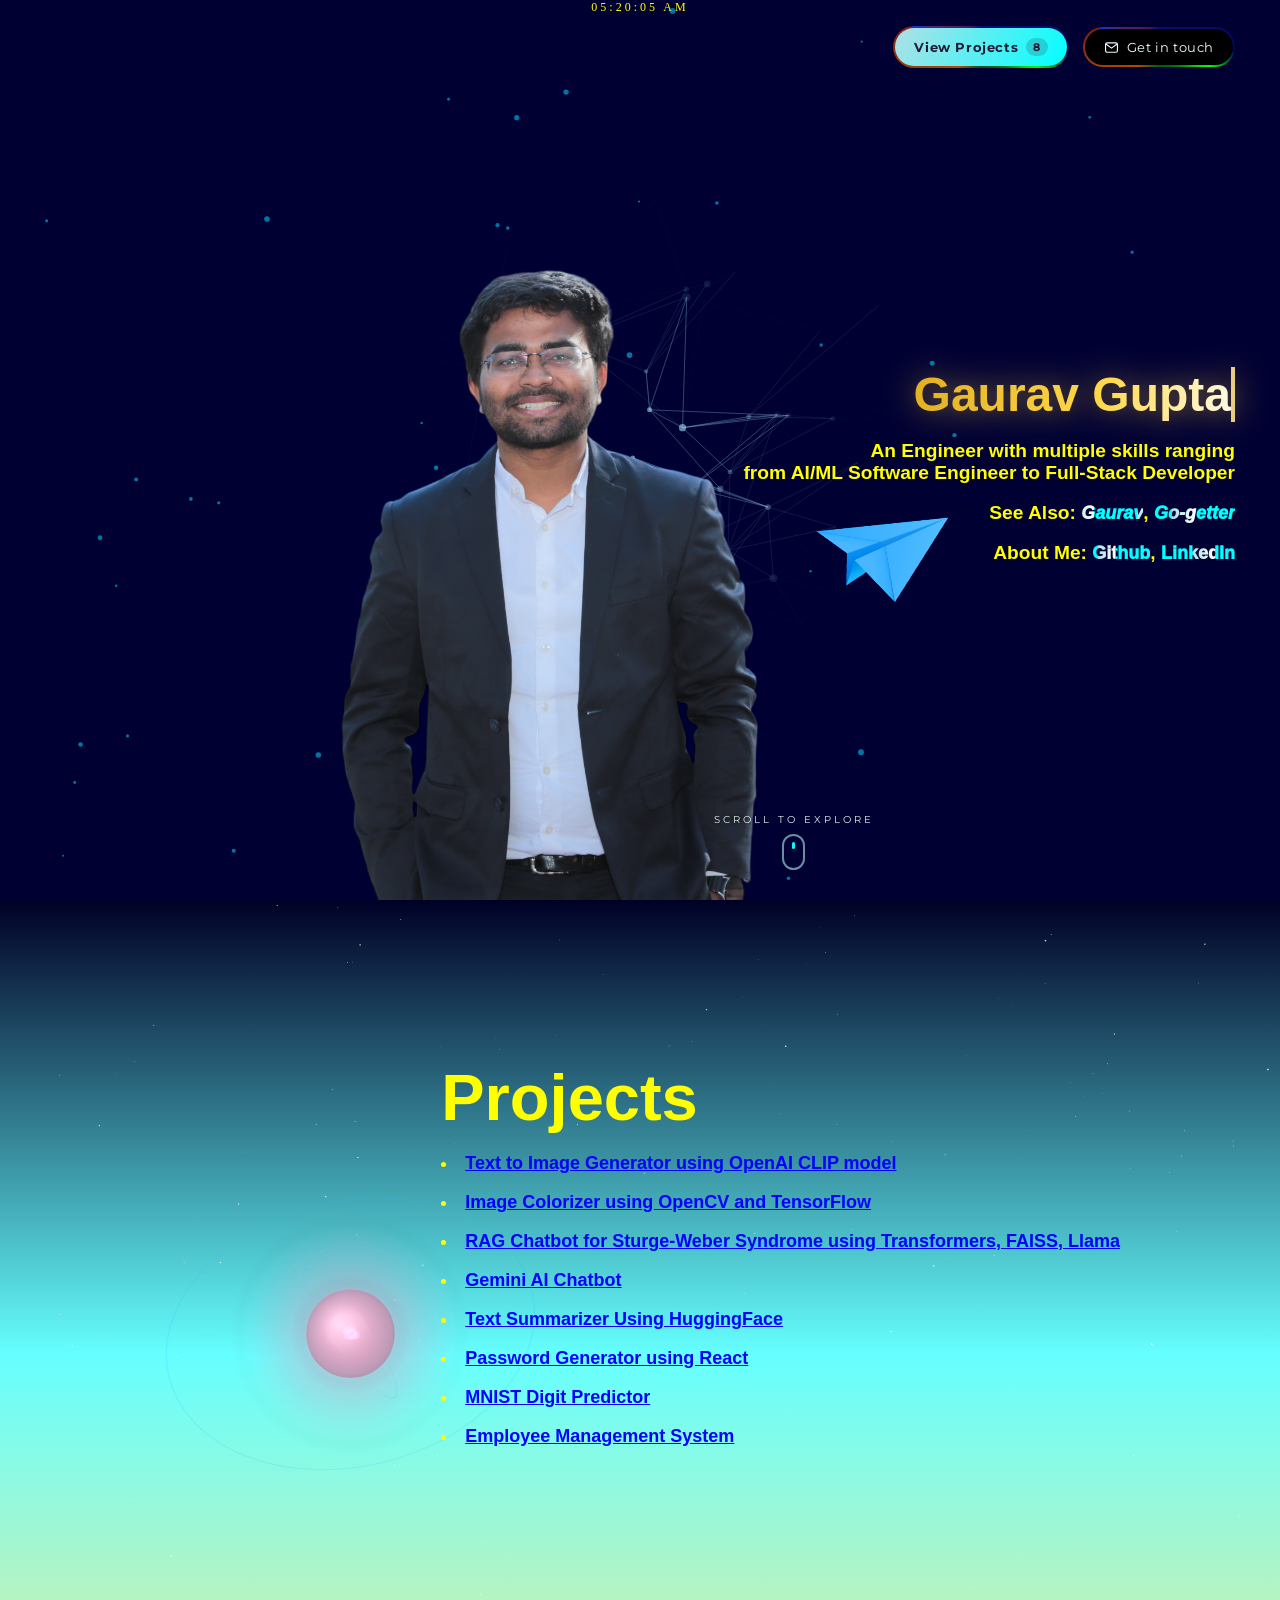
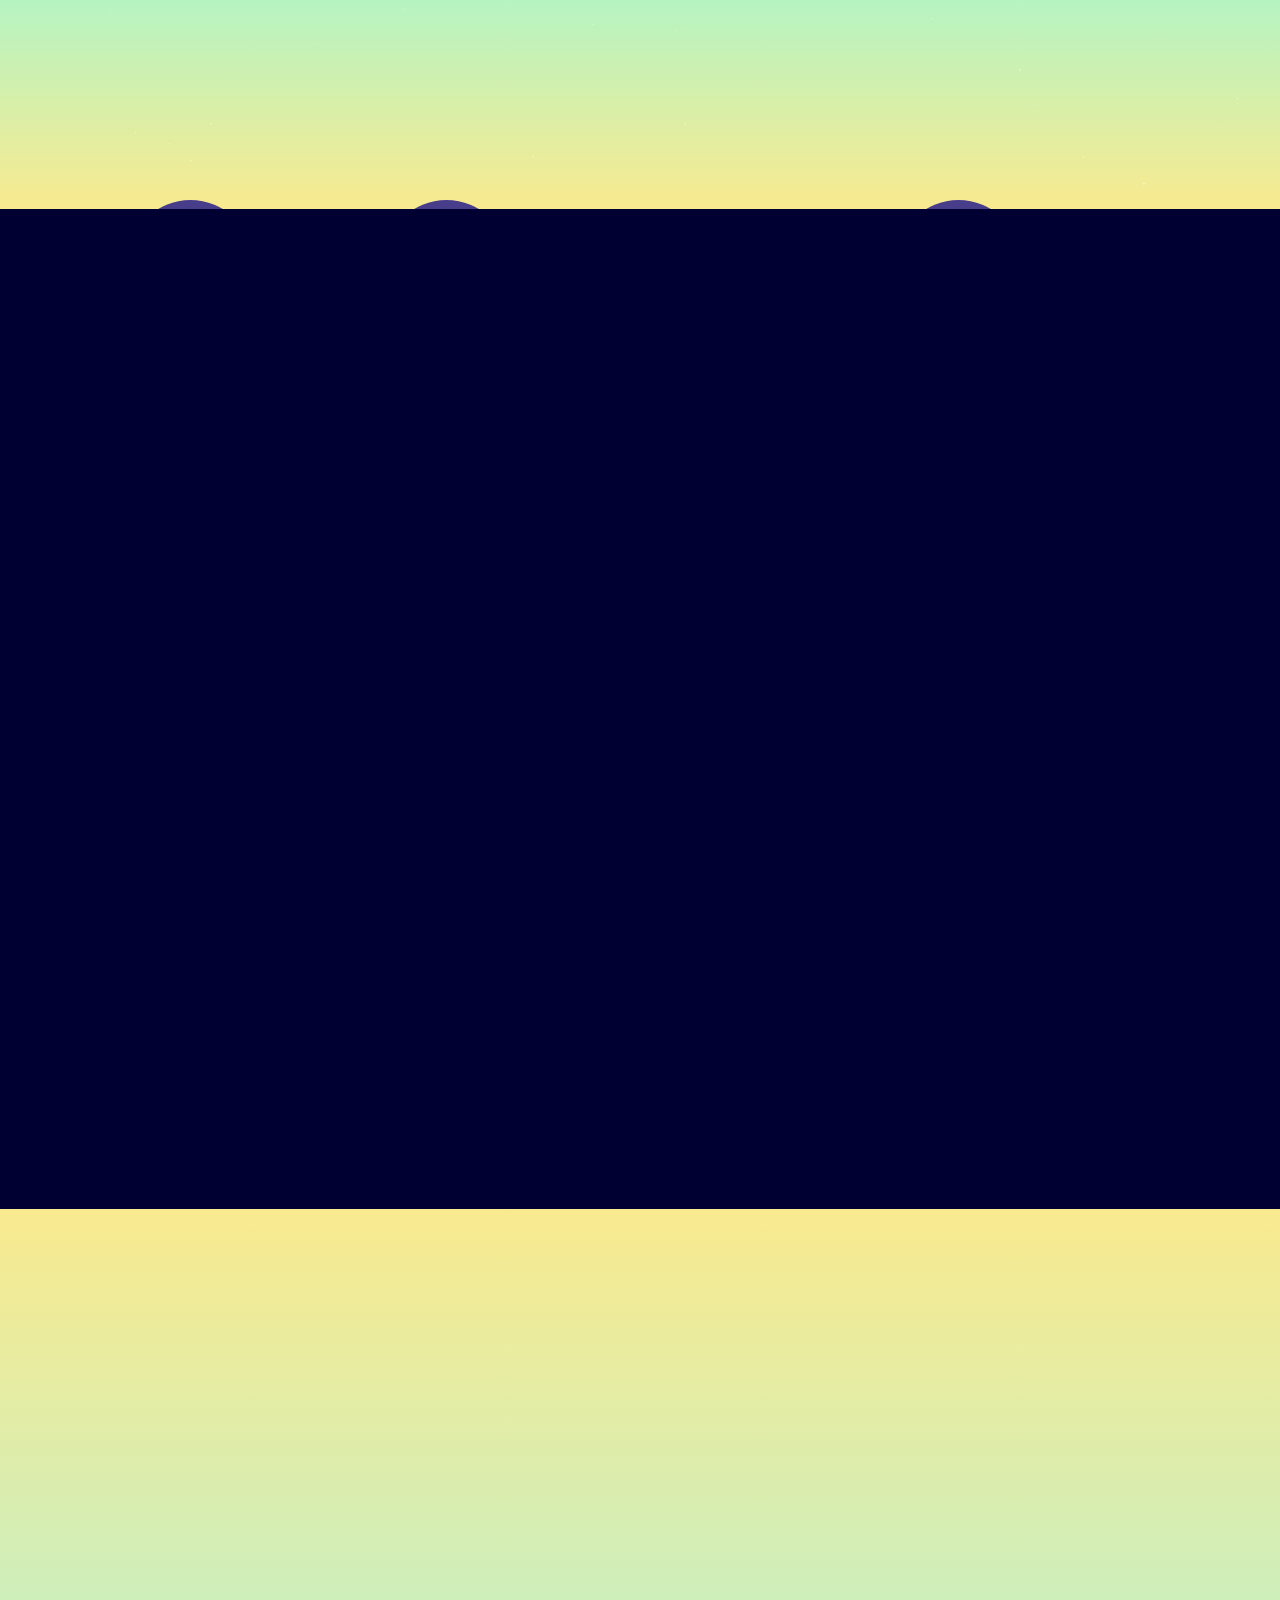
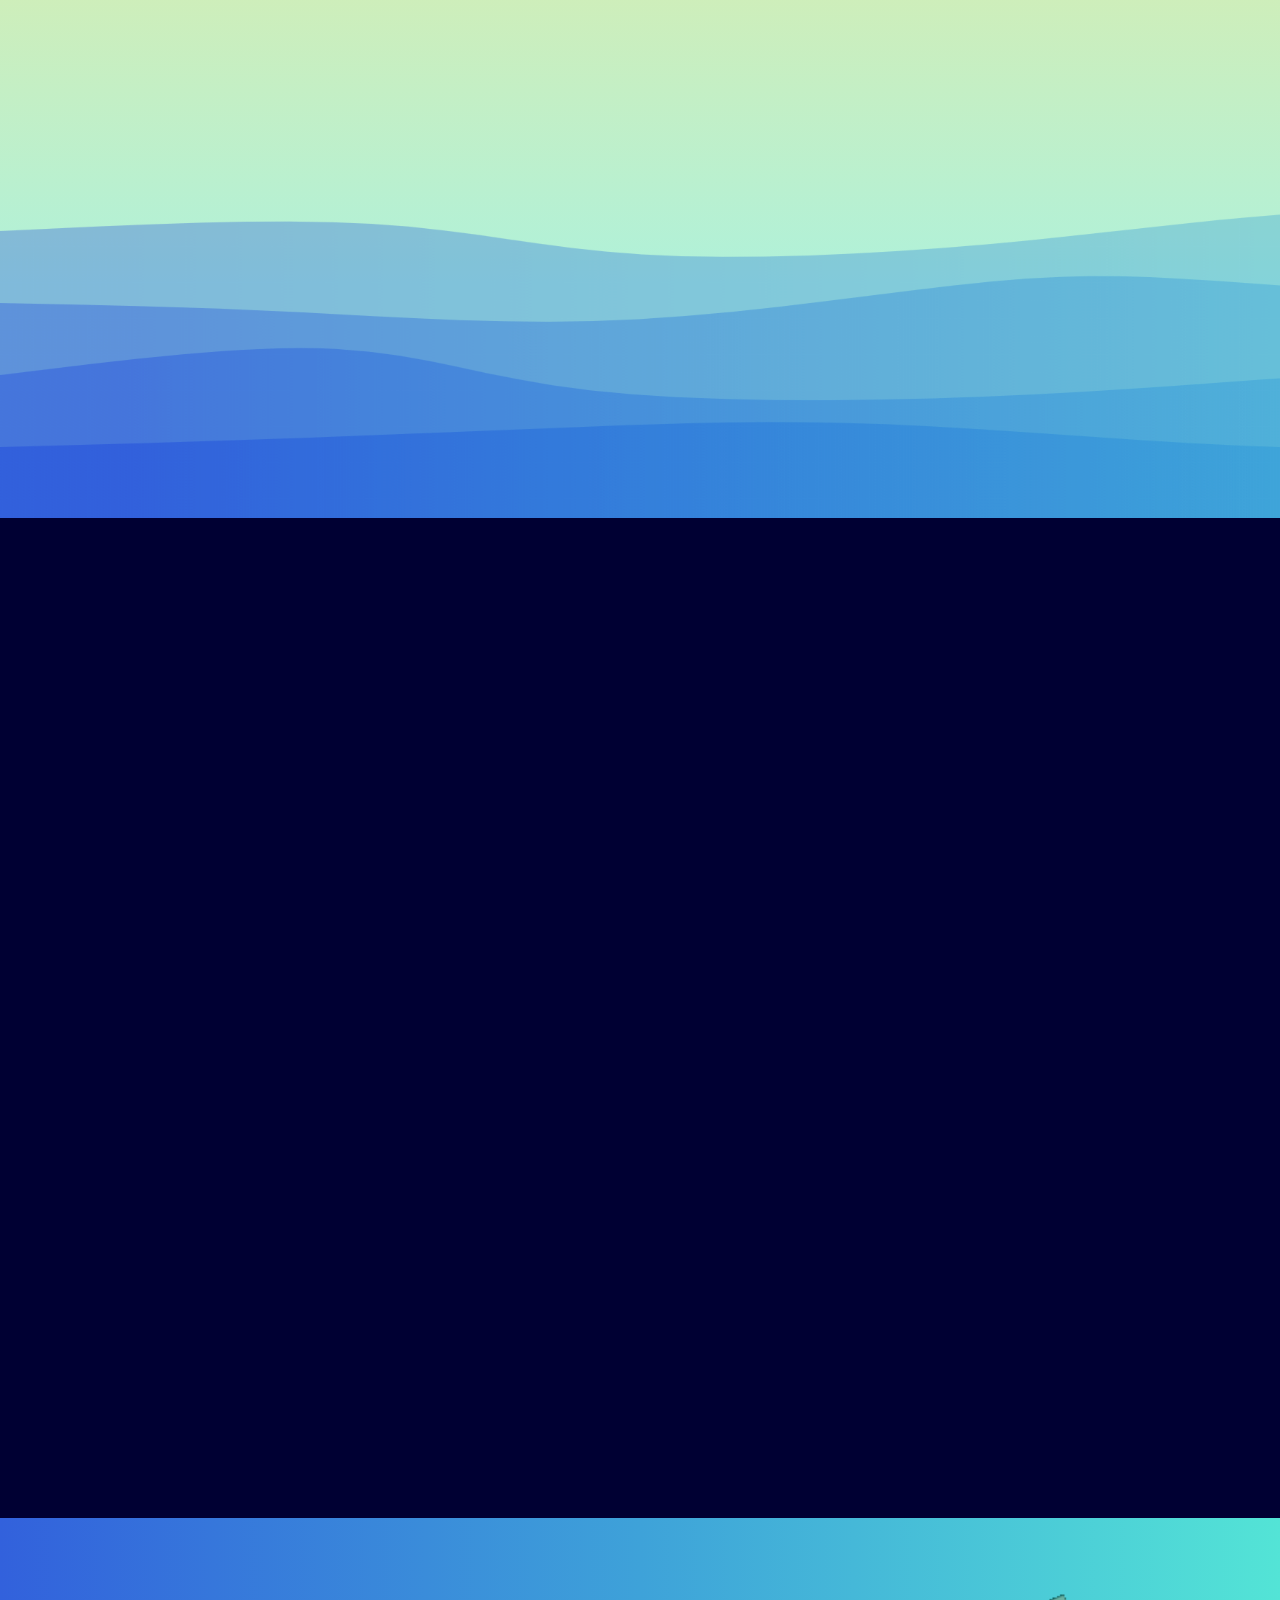
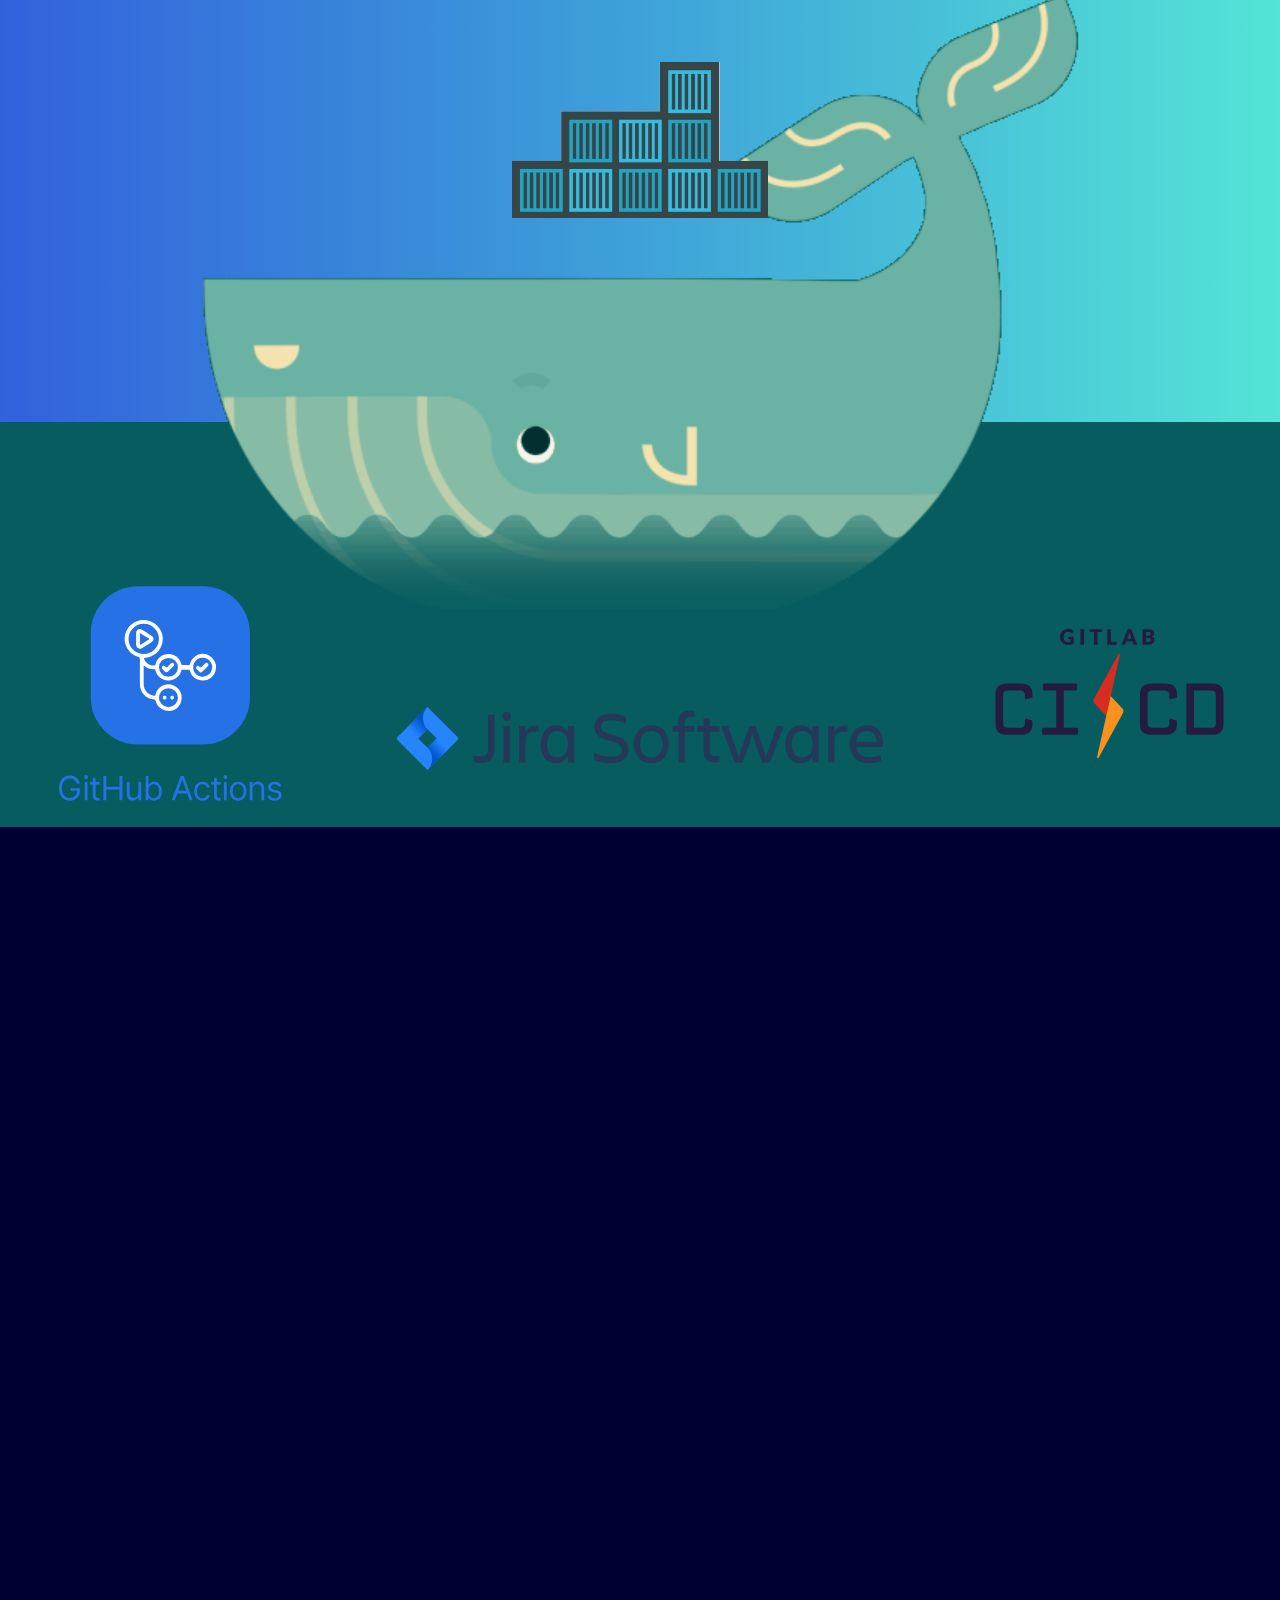
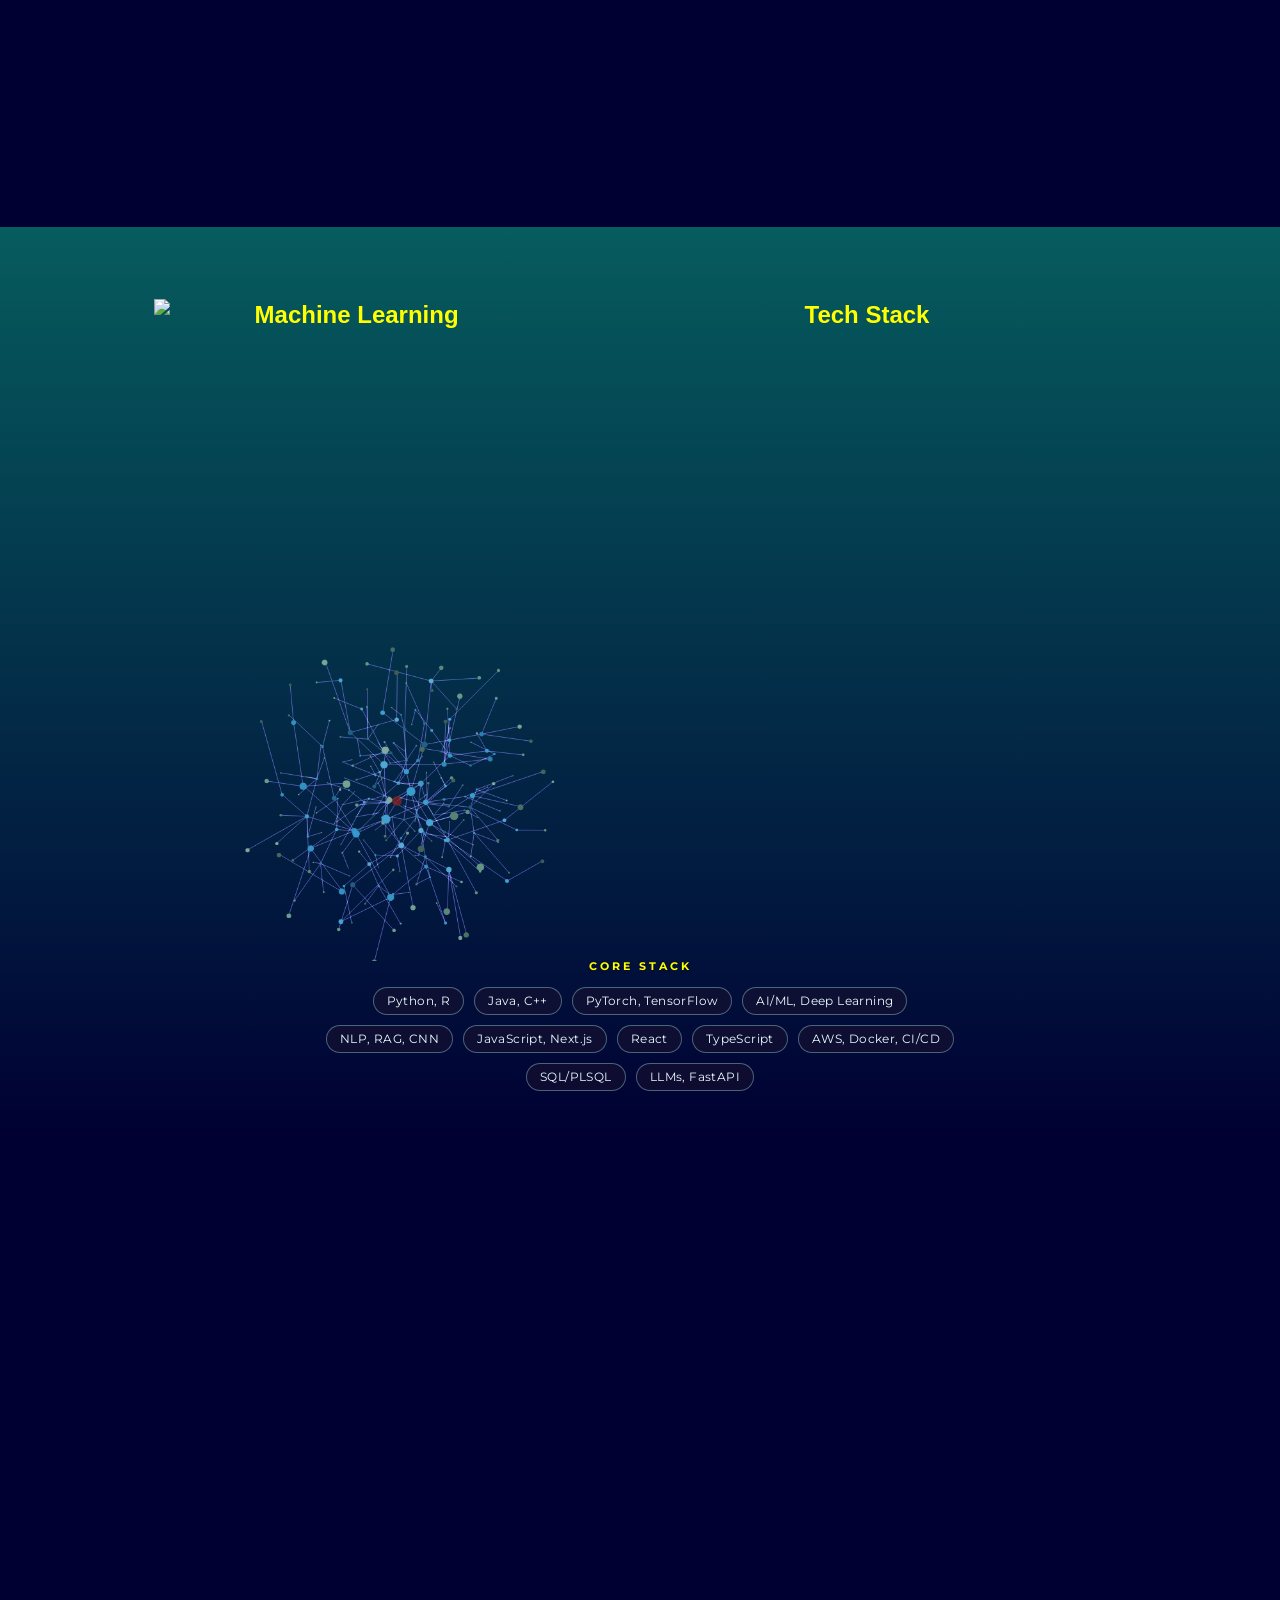
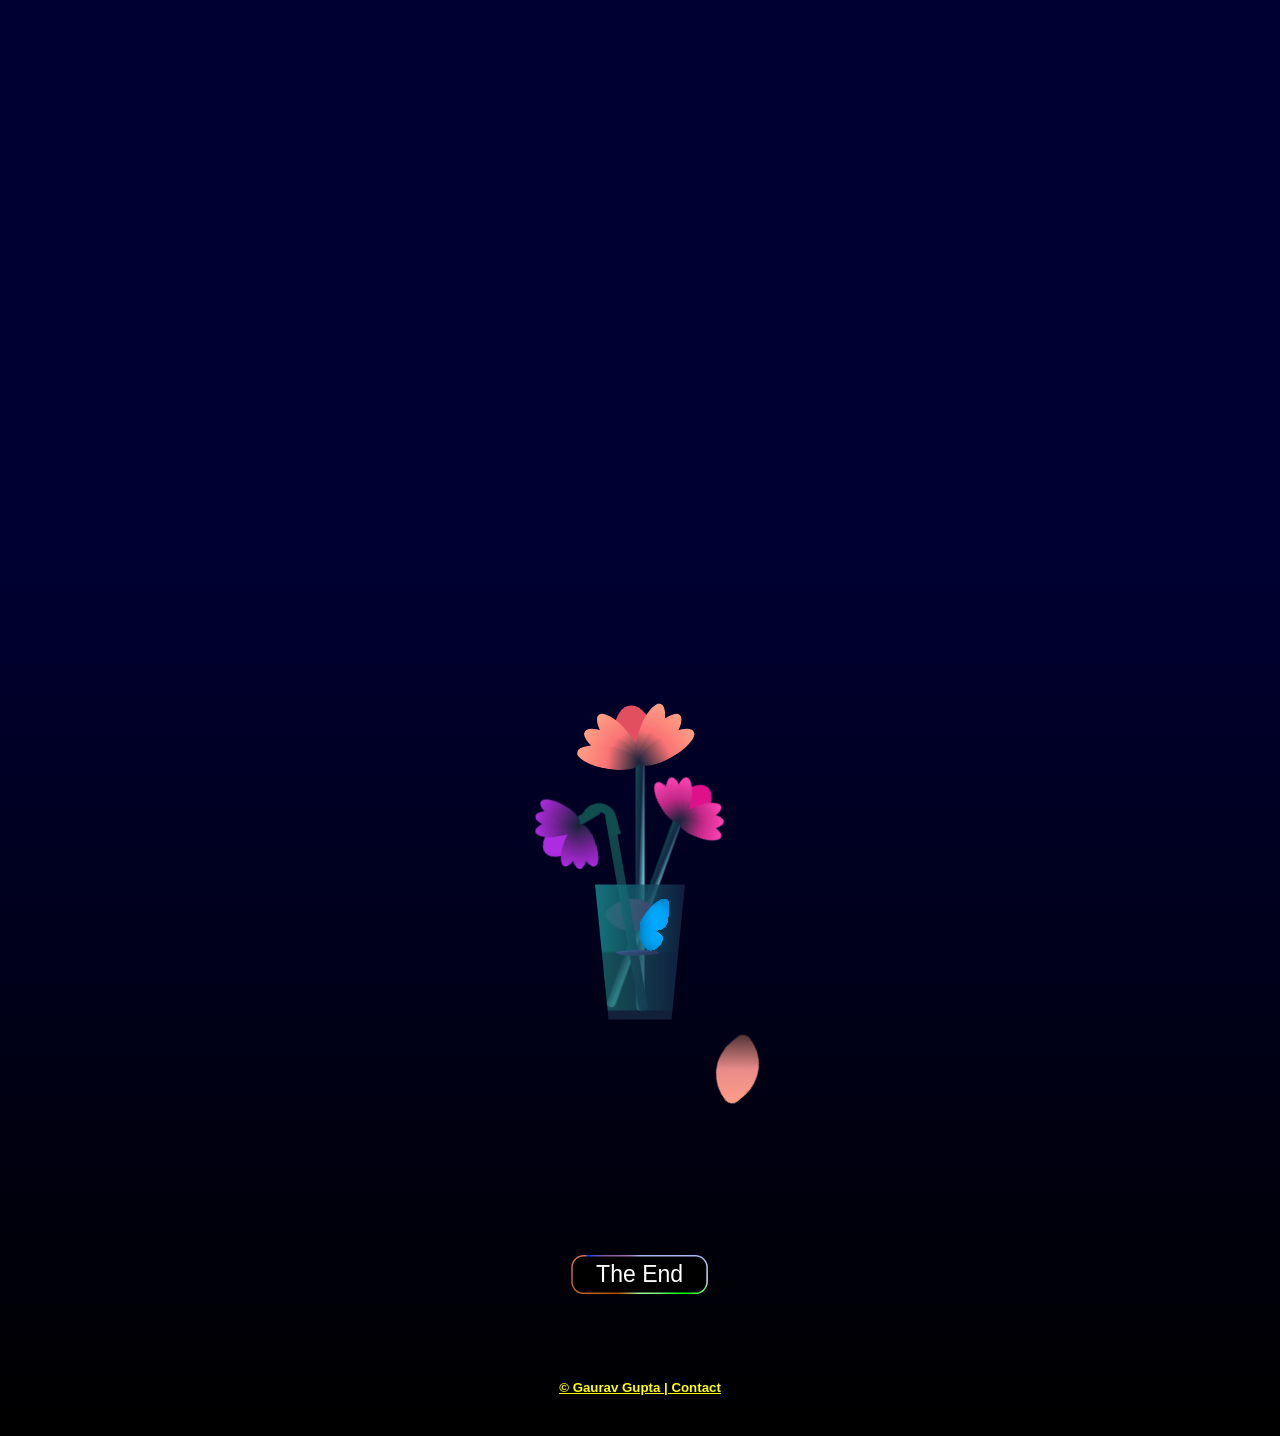
==== commit fa3374f9: "Fix indentation in index.html" ====
--- a/index.html
+++ b/index.html
@@ -145,8 +145,7 @@
               <li><b><a target="_blank" style="color: blue;" href="https://gaurav7916.github.io/ems.github.io">Employee Management System</a></b></li>
             </ul>
             </div>
-        </div>
-          
+        </div> 
     </section>
     <section class="backend">
         <div id="waves">
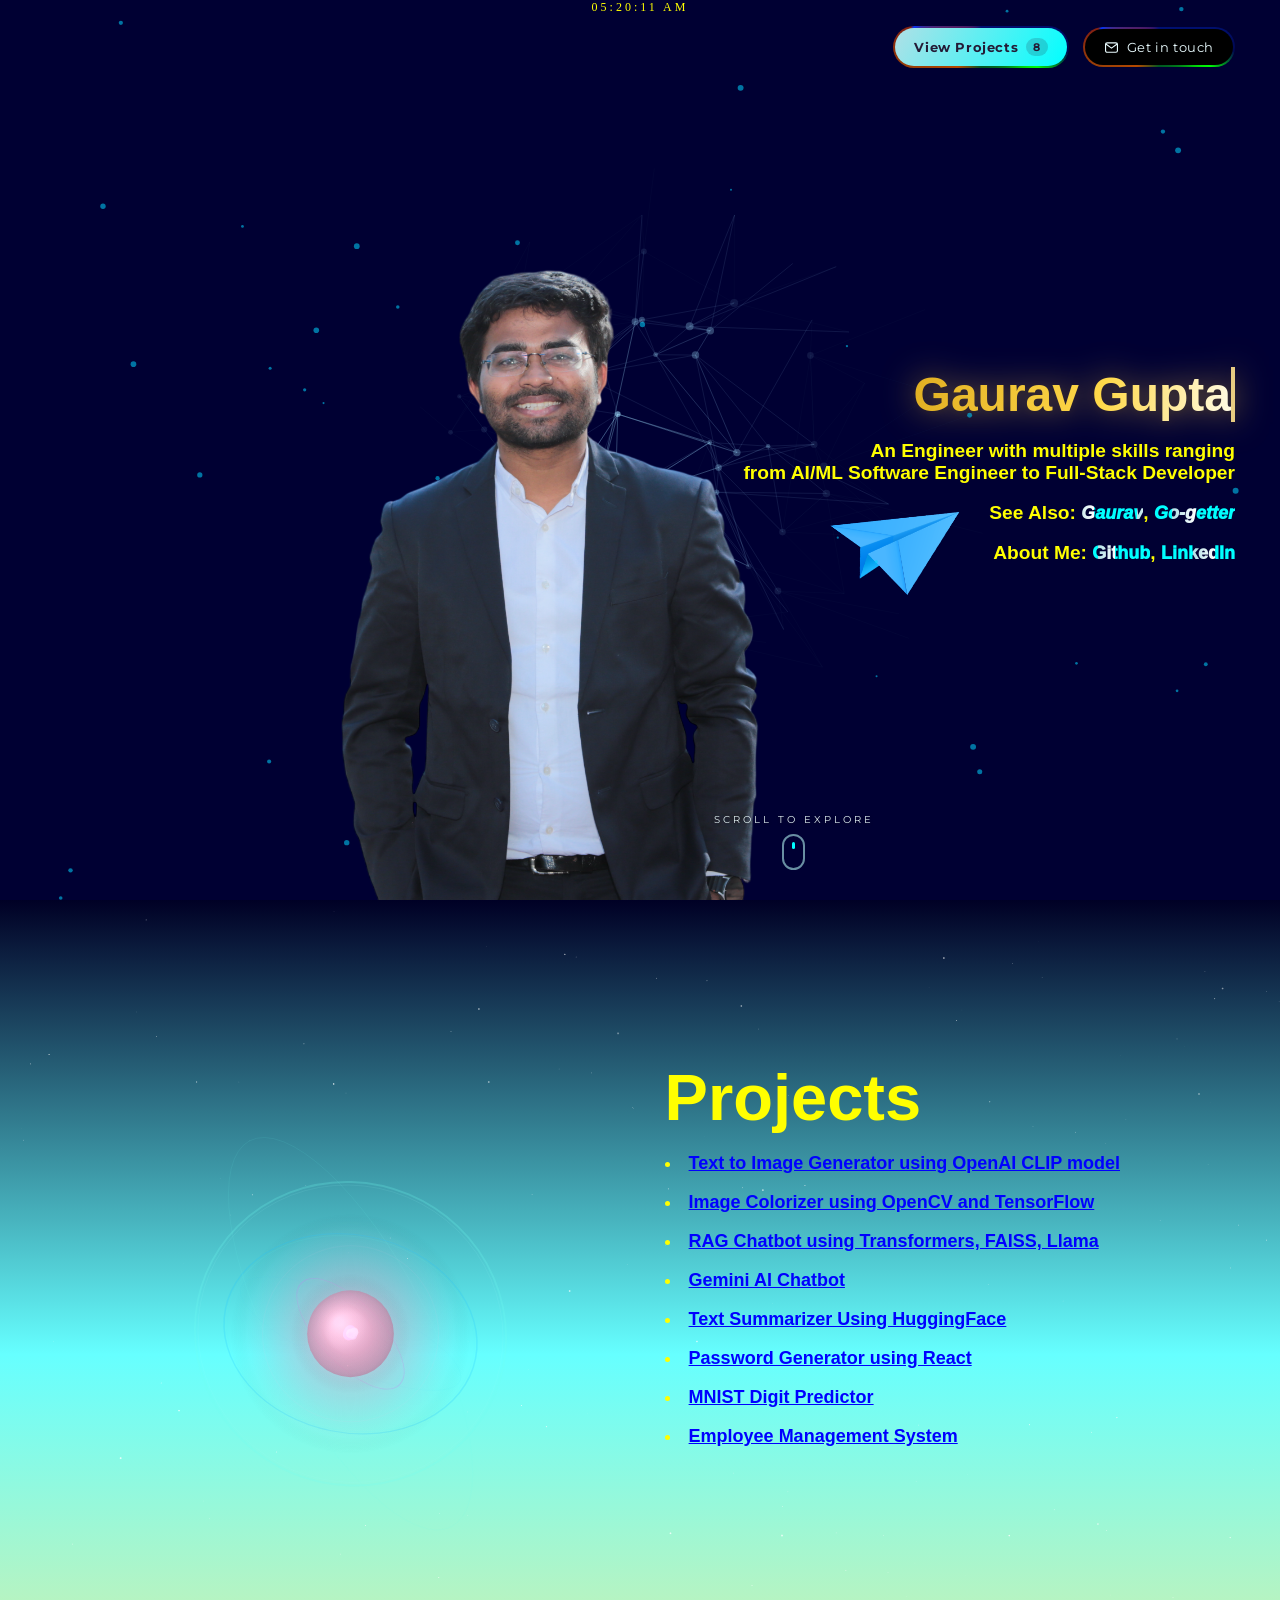
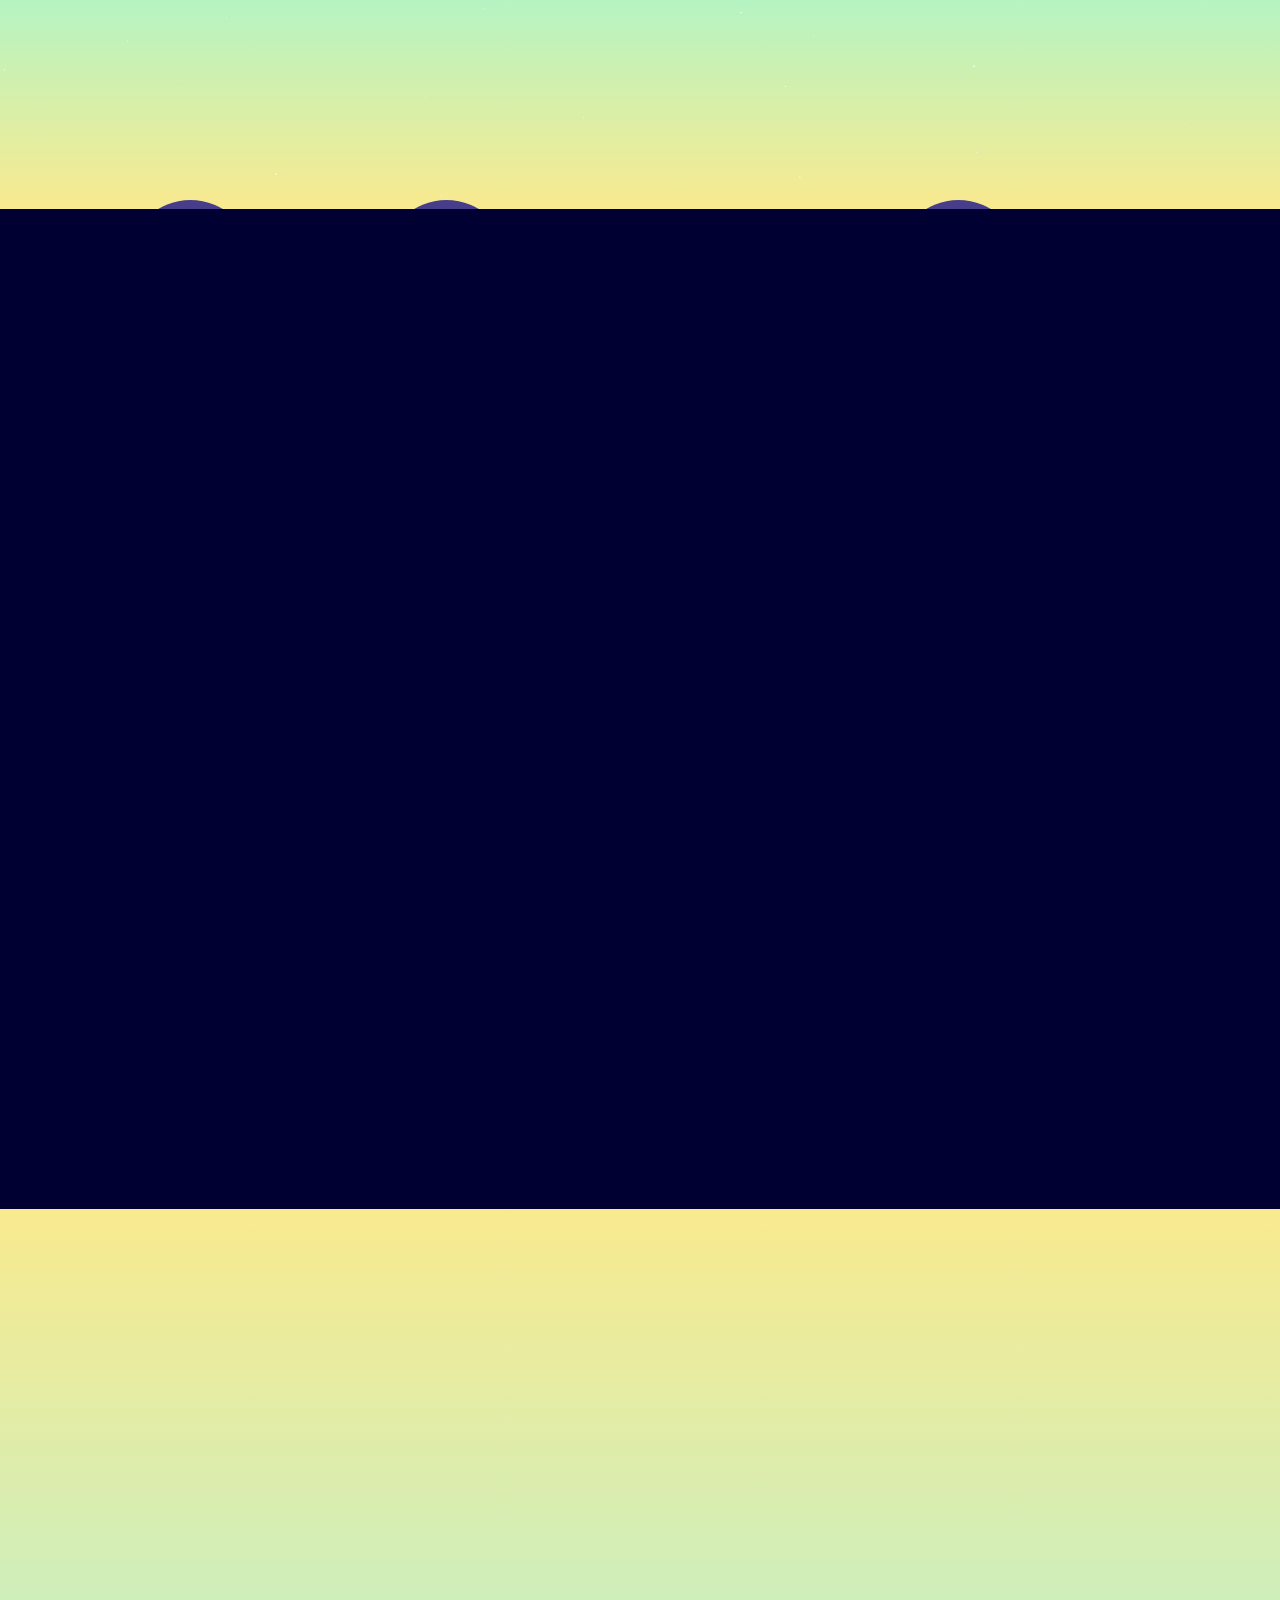
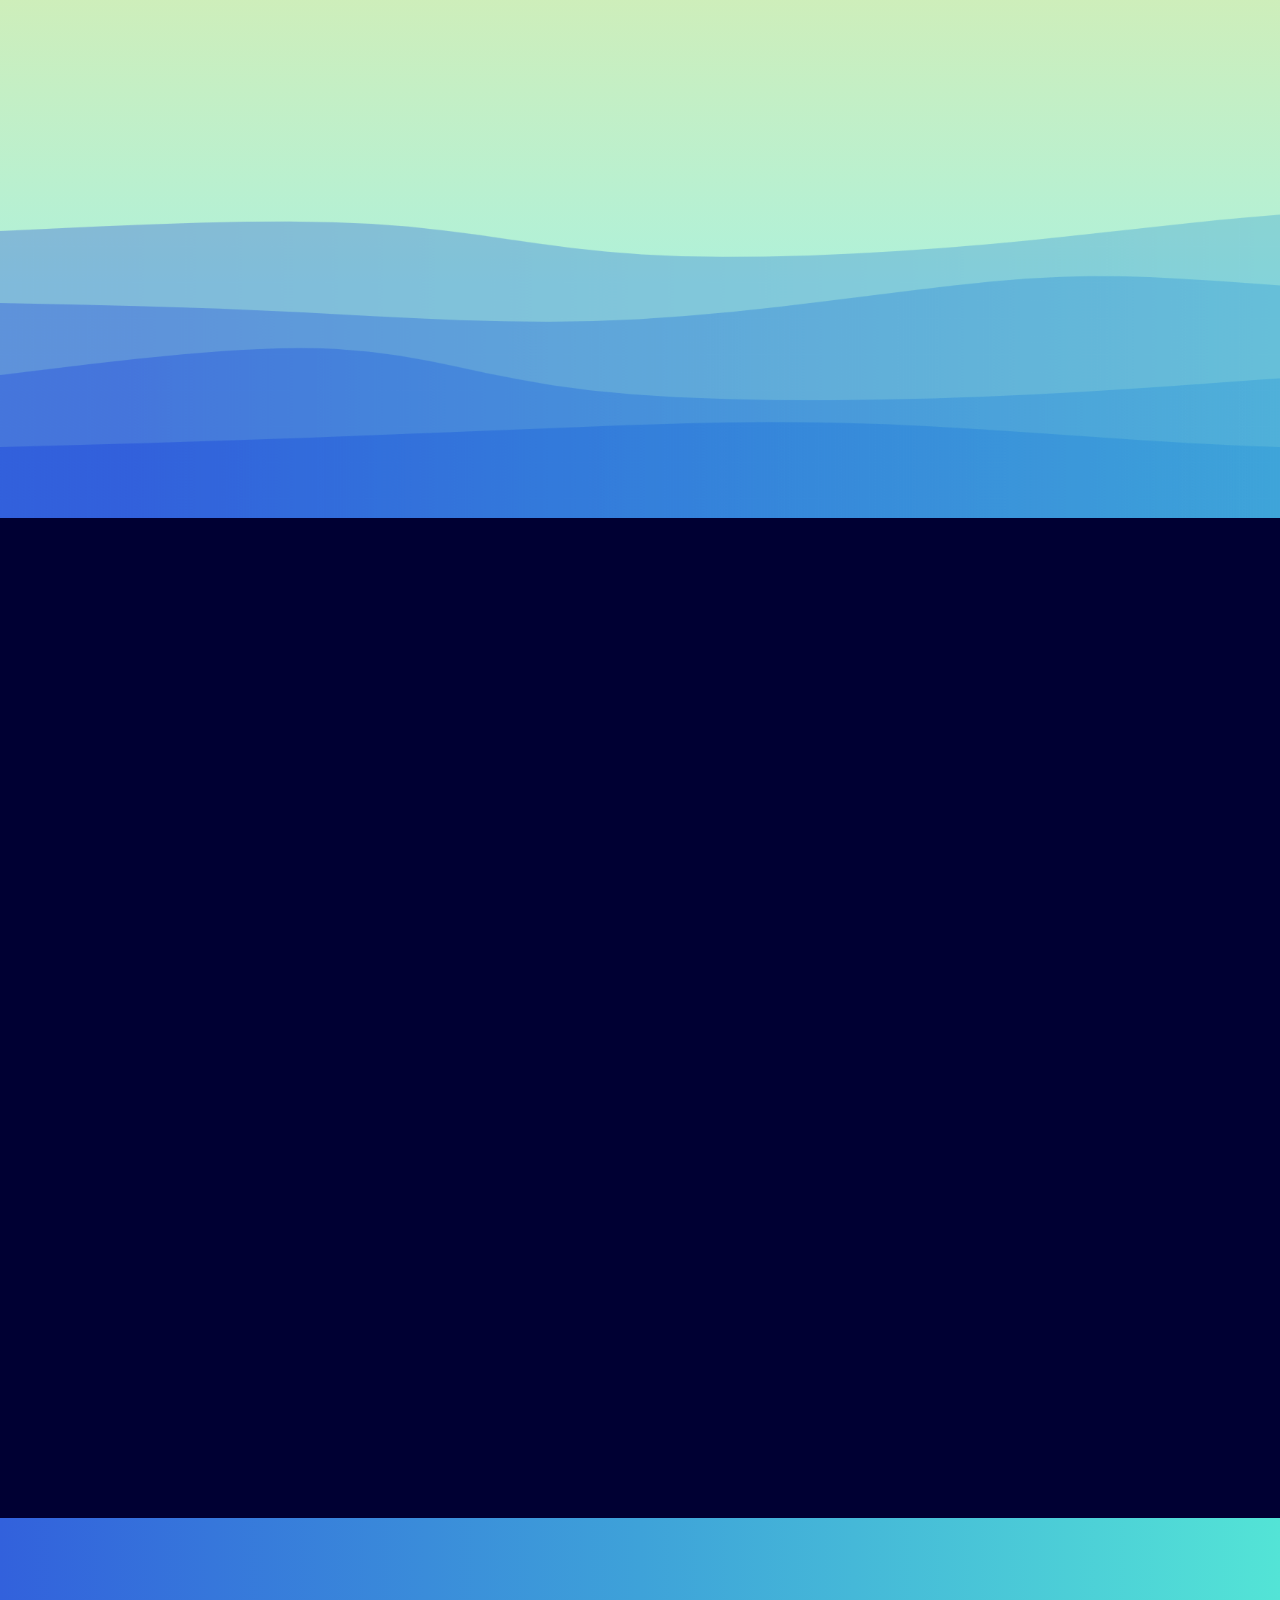
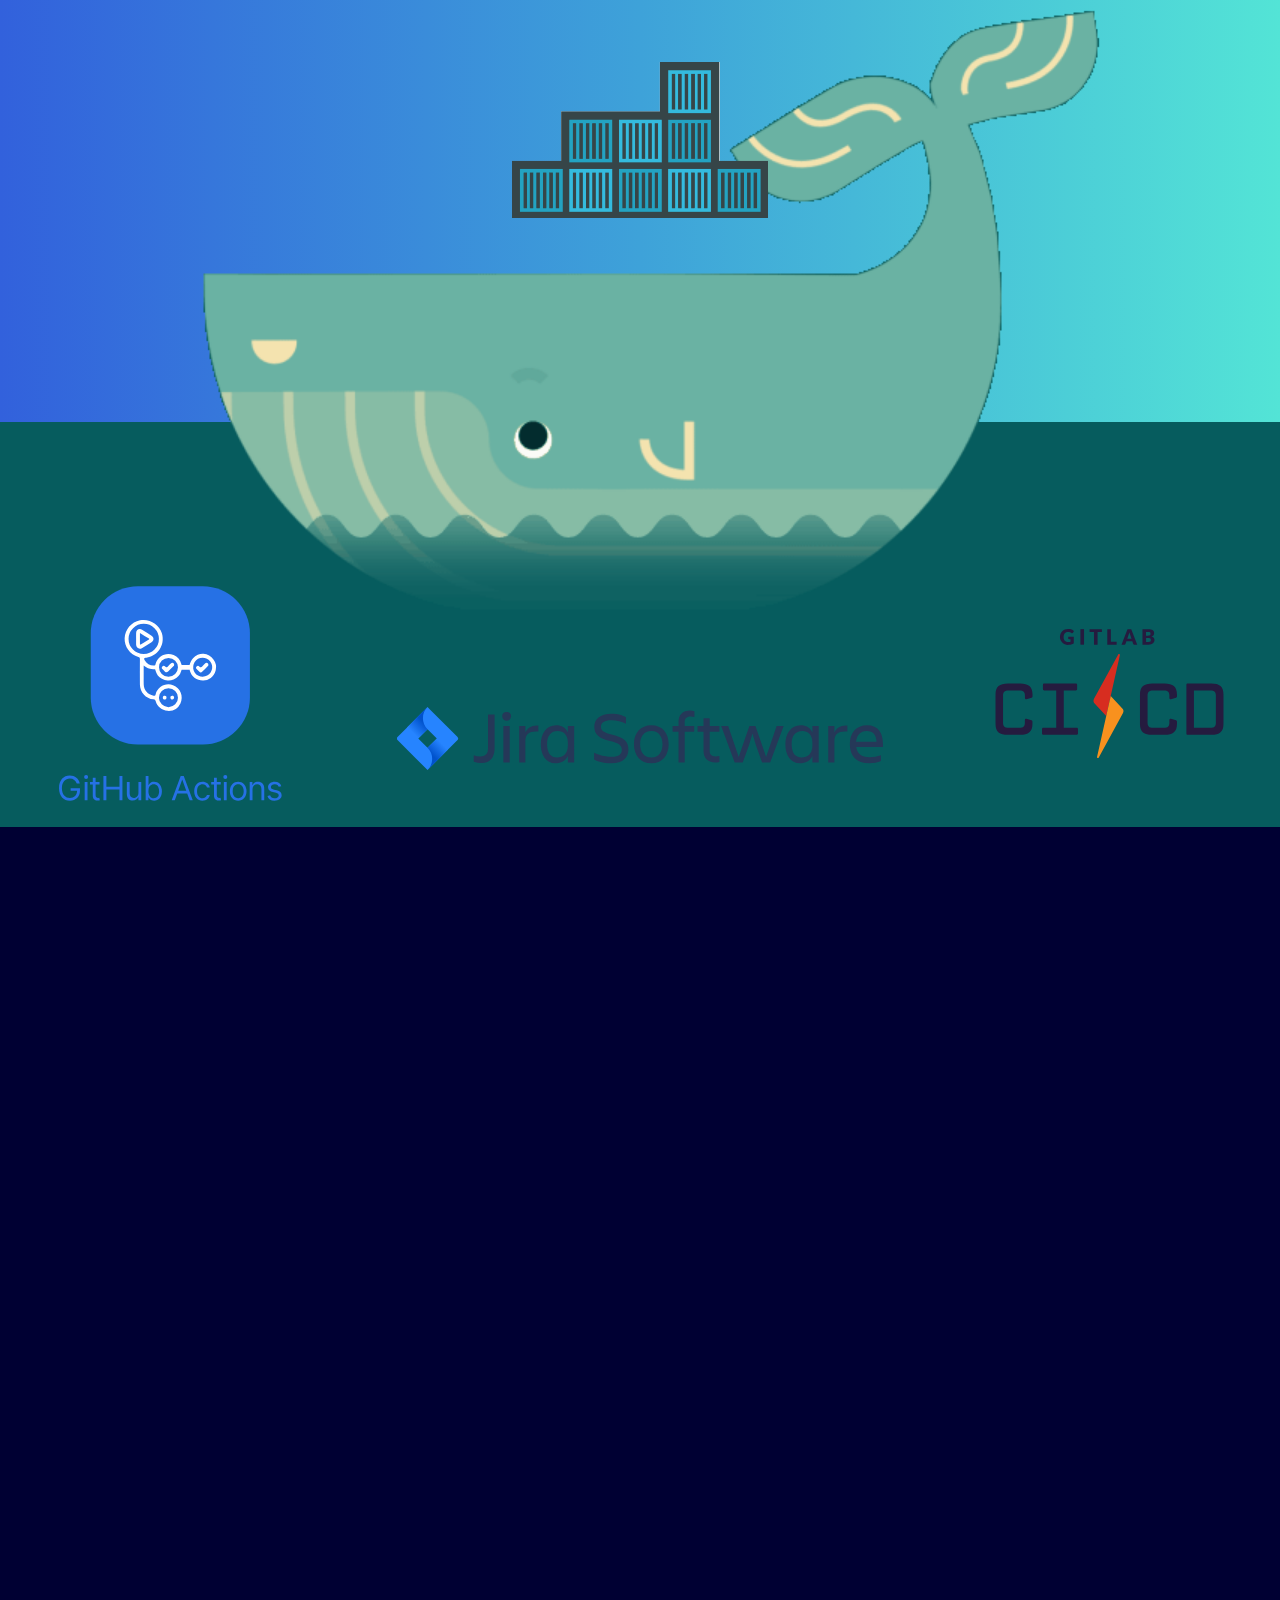
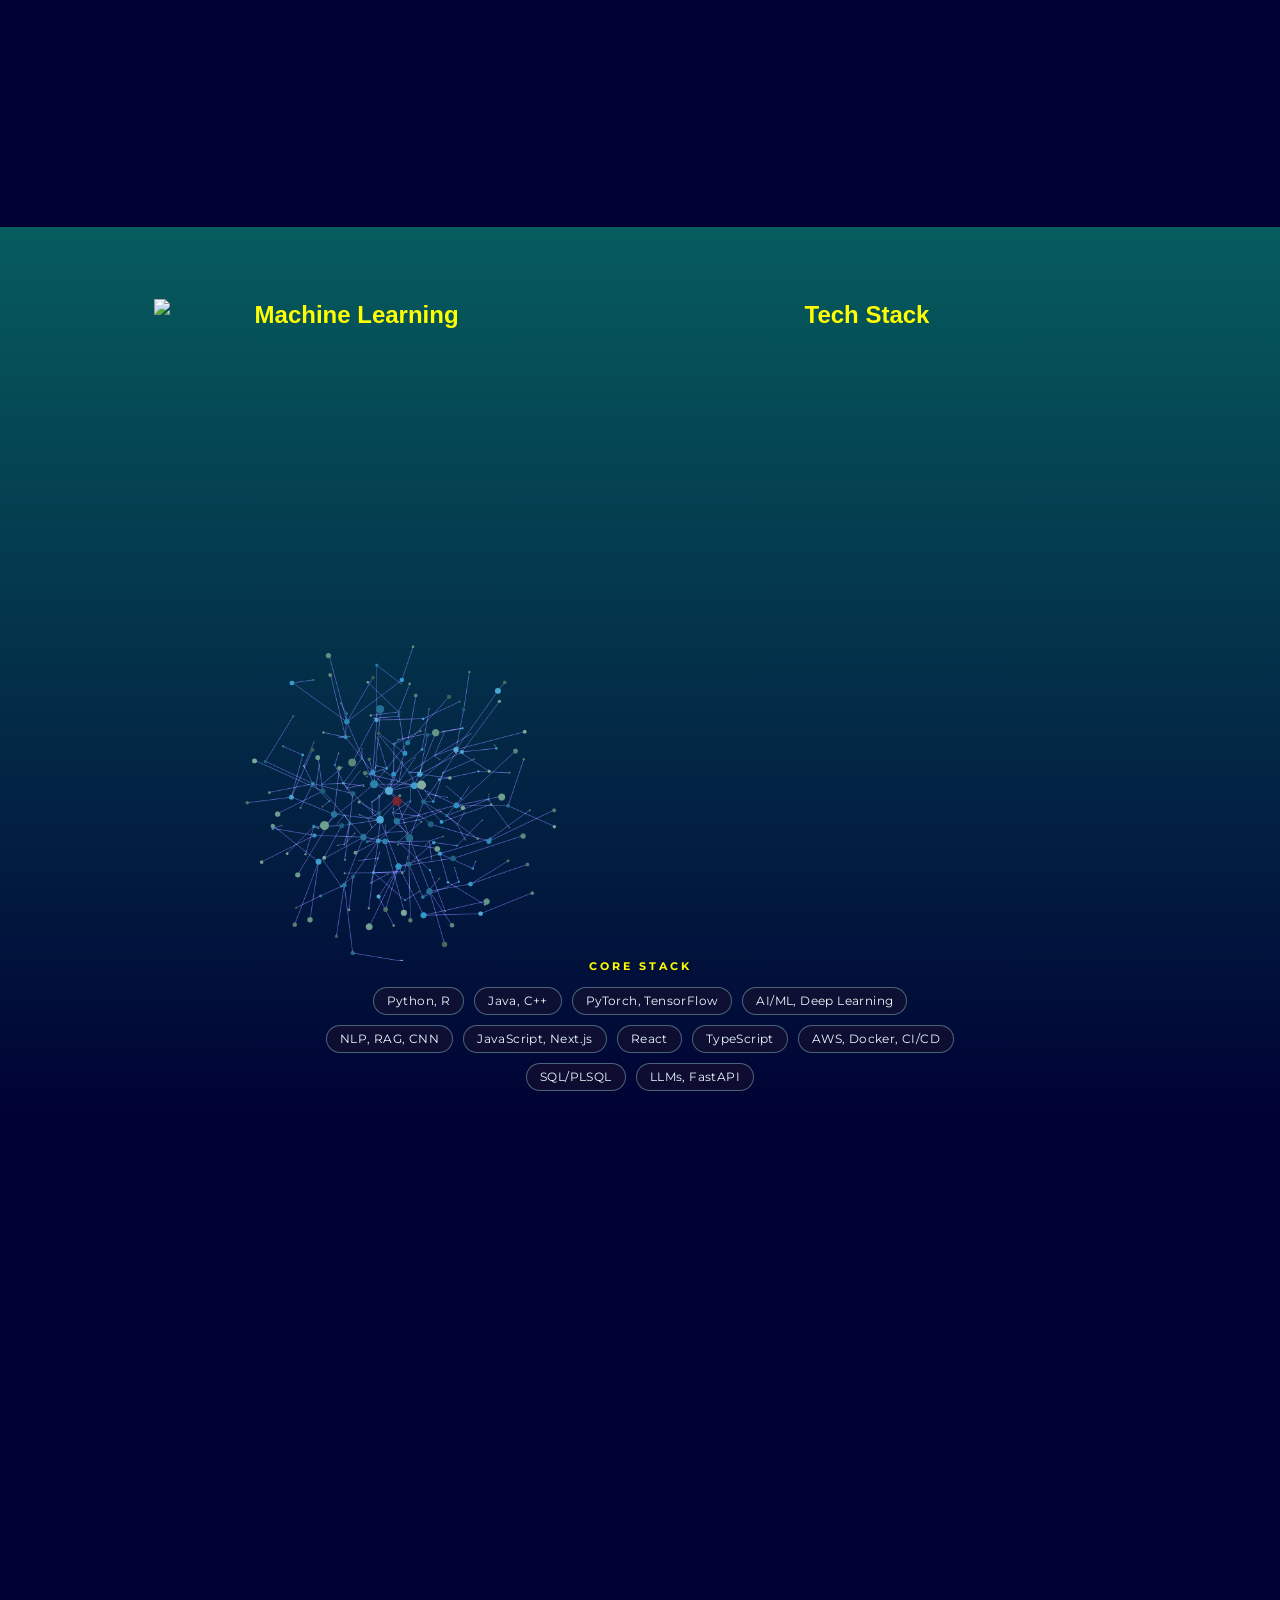
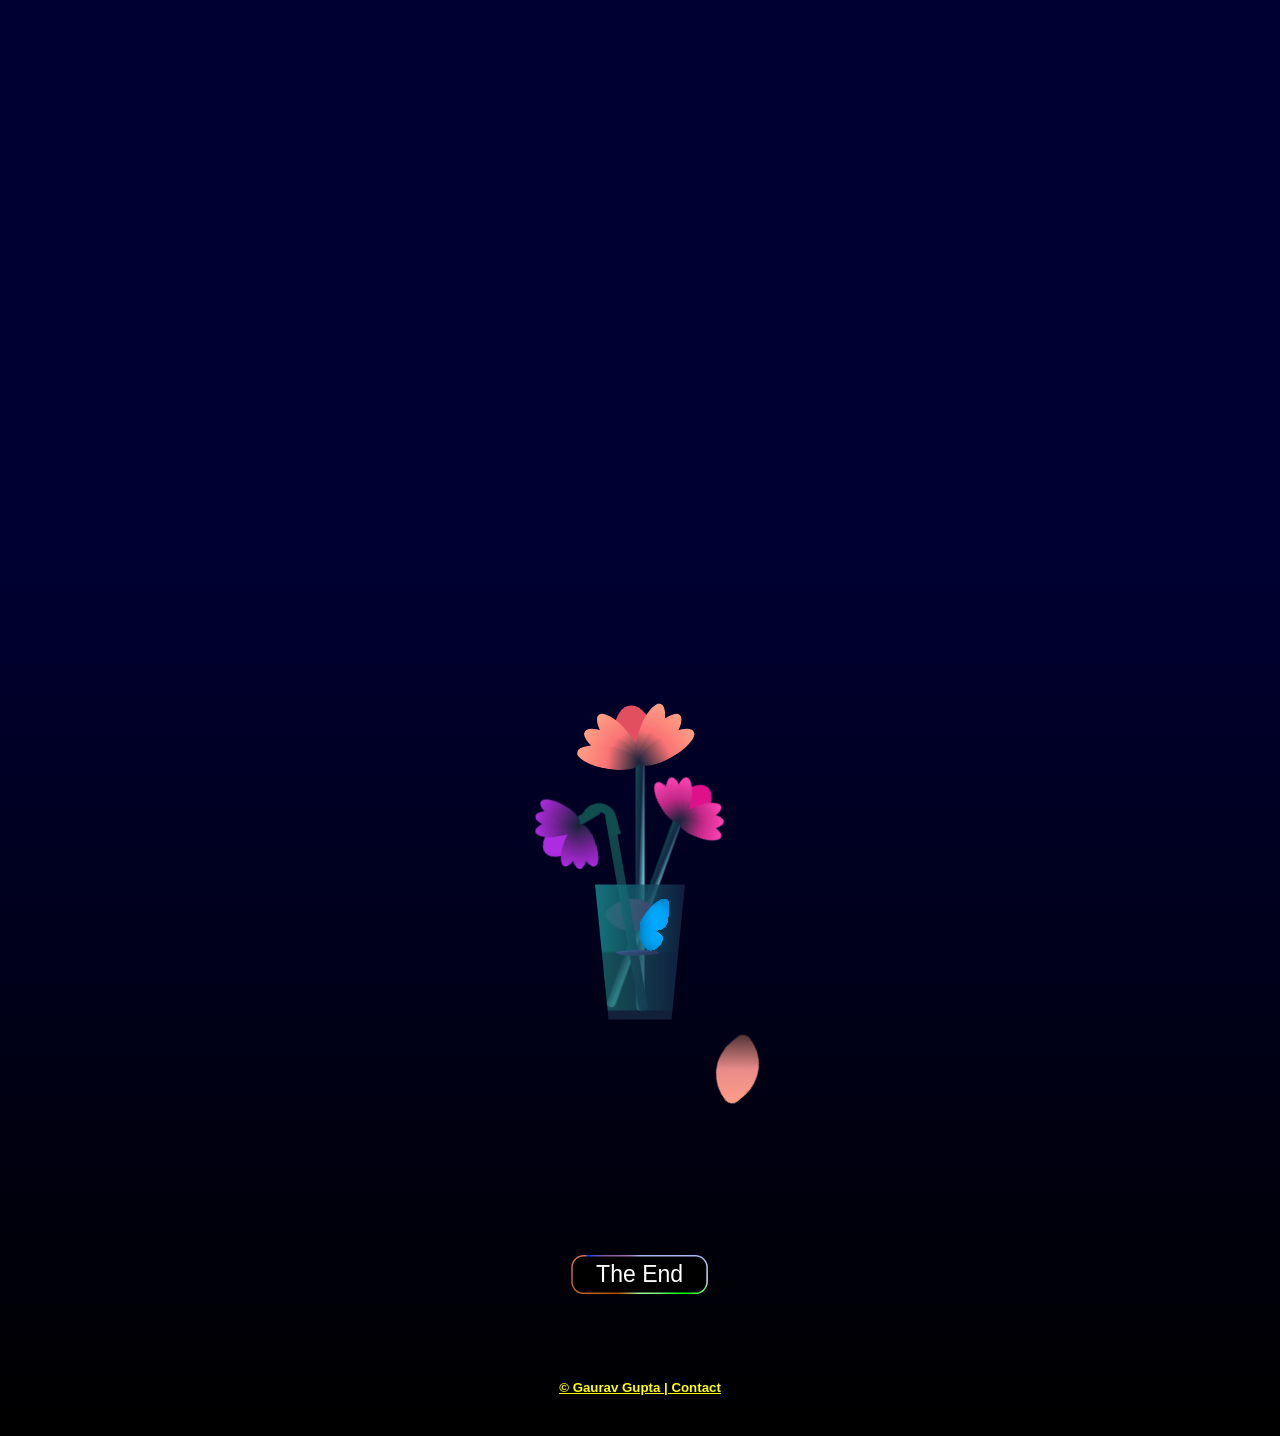
==== commit bc83bd1b: "Update index.html" ====
--- a/index.html
+++ b/index.html
@@ -137,7 +137,7 @@
             <ul class="project-list">
               <li><b><a target="_blank" style="color: blue;" href="https://github.com/gaurav7916/ImageGenerator">Text to Image Generator using OpenAI CLIP model</a></b></li>
               <li><b><a target="_blank" style="color: blue;" href="https://github.com/gaurav7916/Image-Colorizer-Project">Image Colorizer using OpenCV and TensorFlow</a></b></li>
-              <li><b><a target="_blank" style="color: blue;" href="https://github.com/gaurav7916/RAG_Chatbot/tree/main">RAG Chatbot for Sturge-Weber Syndrome using Transformers, FAISS, Llama</a></b></li>  
+              <li><b><a target="_blank" style="color: blue;" href="https://github.com/gaurav7916/RAG_Chatbot/tree/main">RAG Chatbot using Transformers, FAISS, Llama</a></b></li>  
               <li><b><a target="_blank" style="color: blue;" href="https://github.com/gaurav7916/Gemini-Chatbot/tree/main">Gemini AI Chatbot</a></b></li>
               <li><b><a target="_blank" style="color: blue;" href="https://github.com/gaurav7916/text_summarizer">Text Summarizer Using HuggingFace</a></b></li>
               <li><b><a target="_blank" style="color: blue;" href="https://gaurav7916.github.io/password-generator-using-React">Password Generator using React</a></b></li>
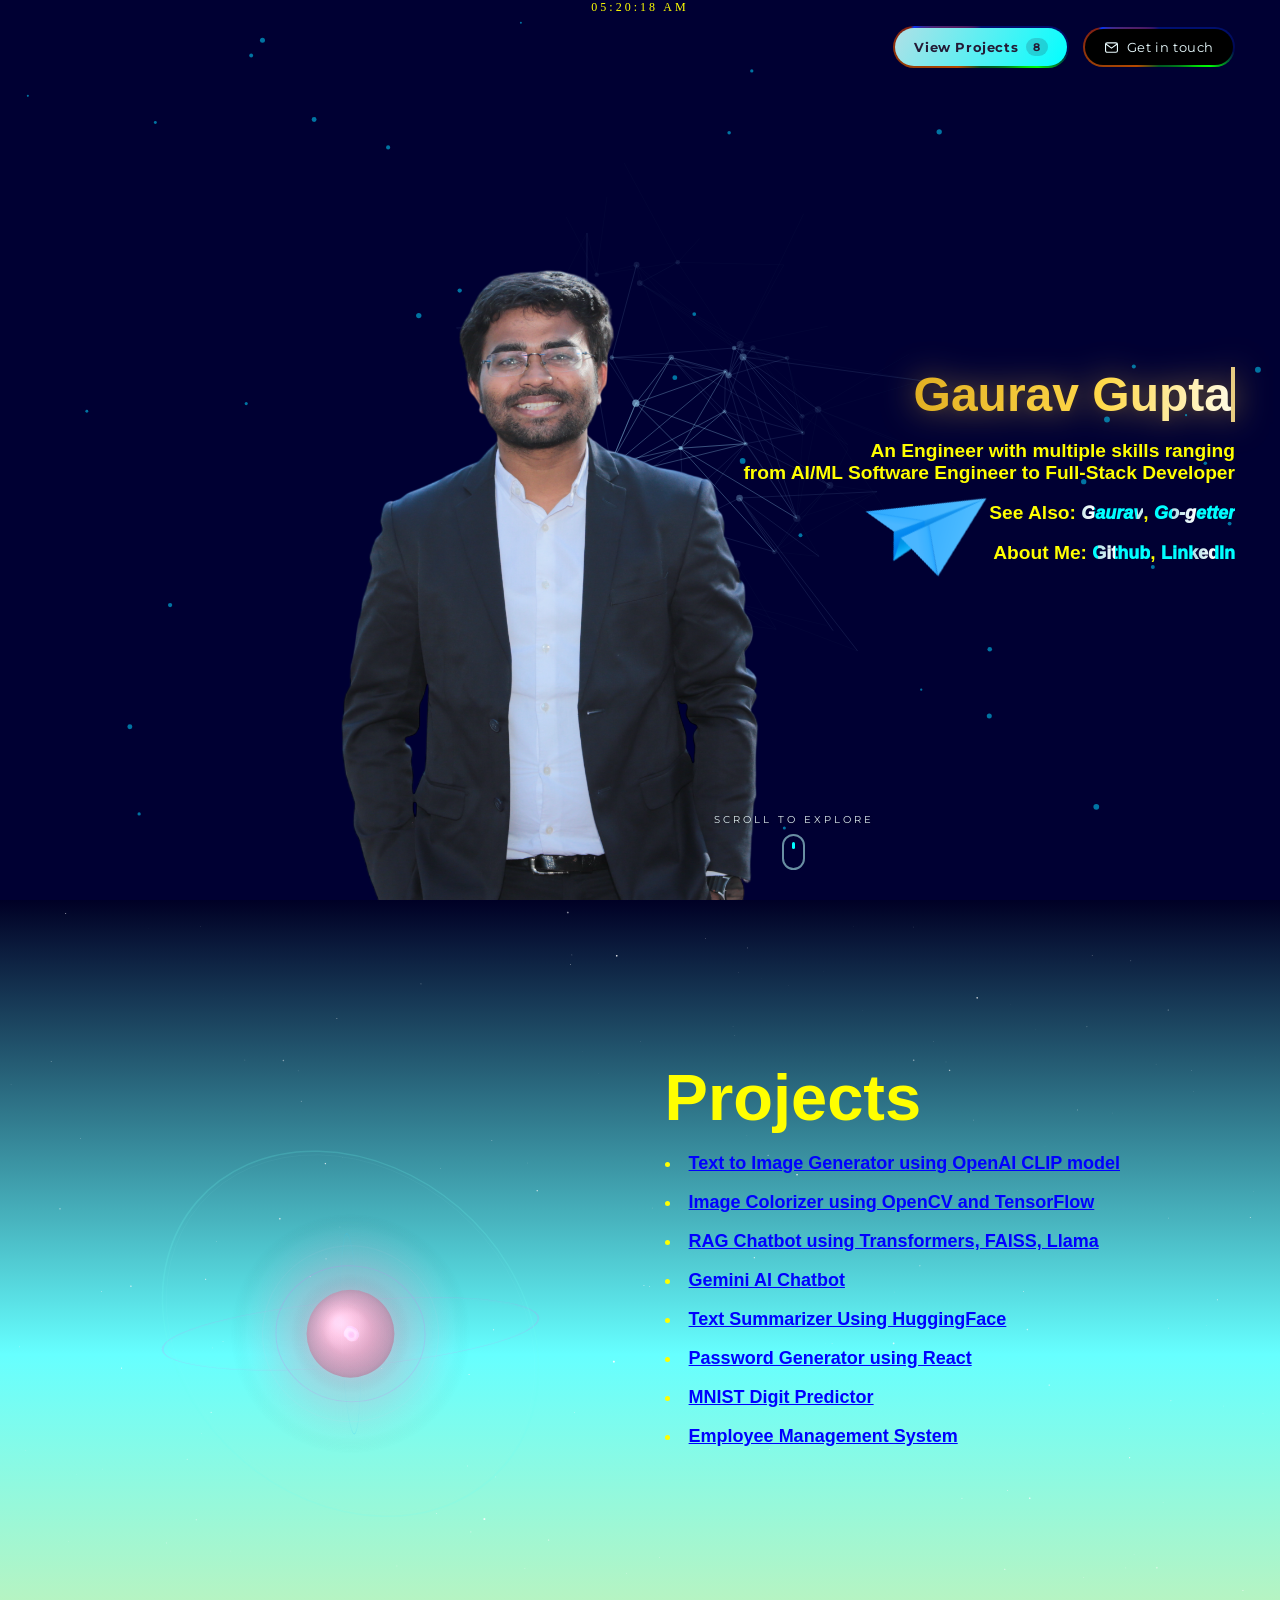
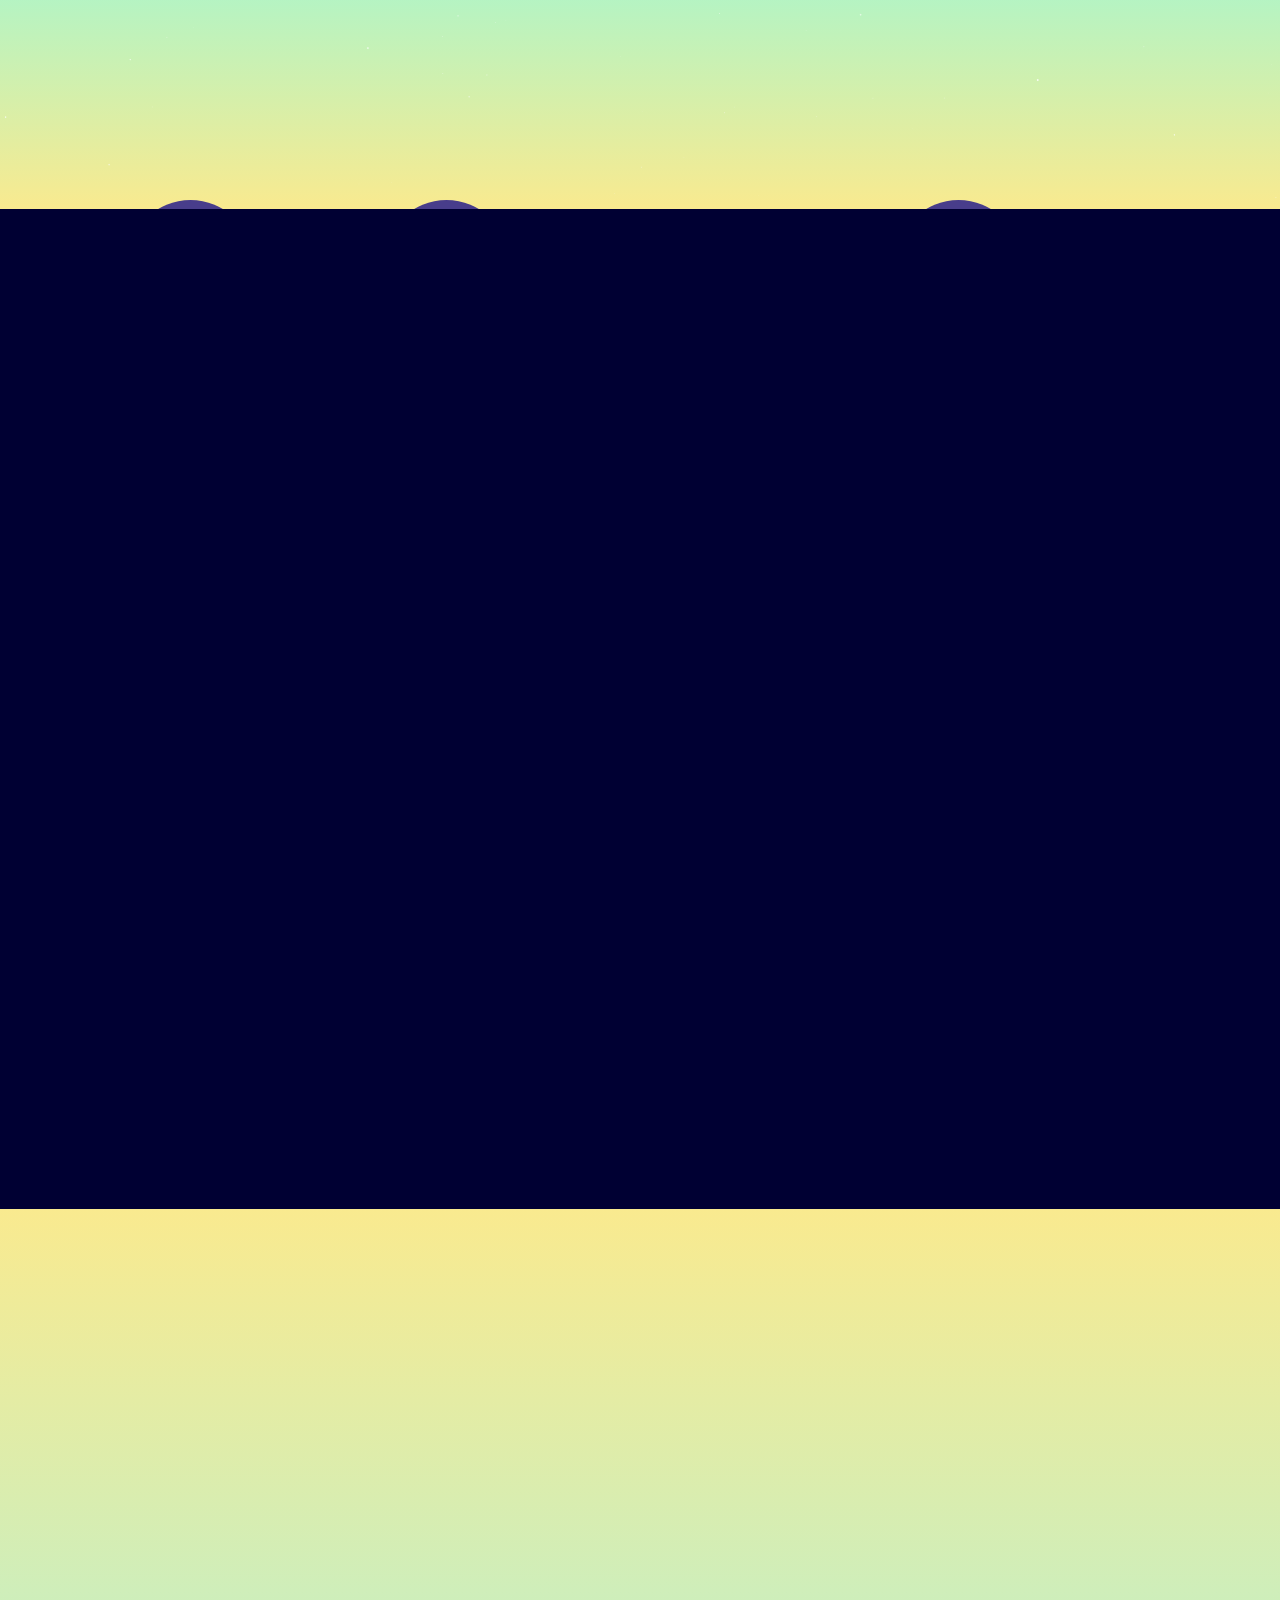
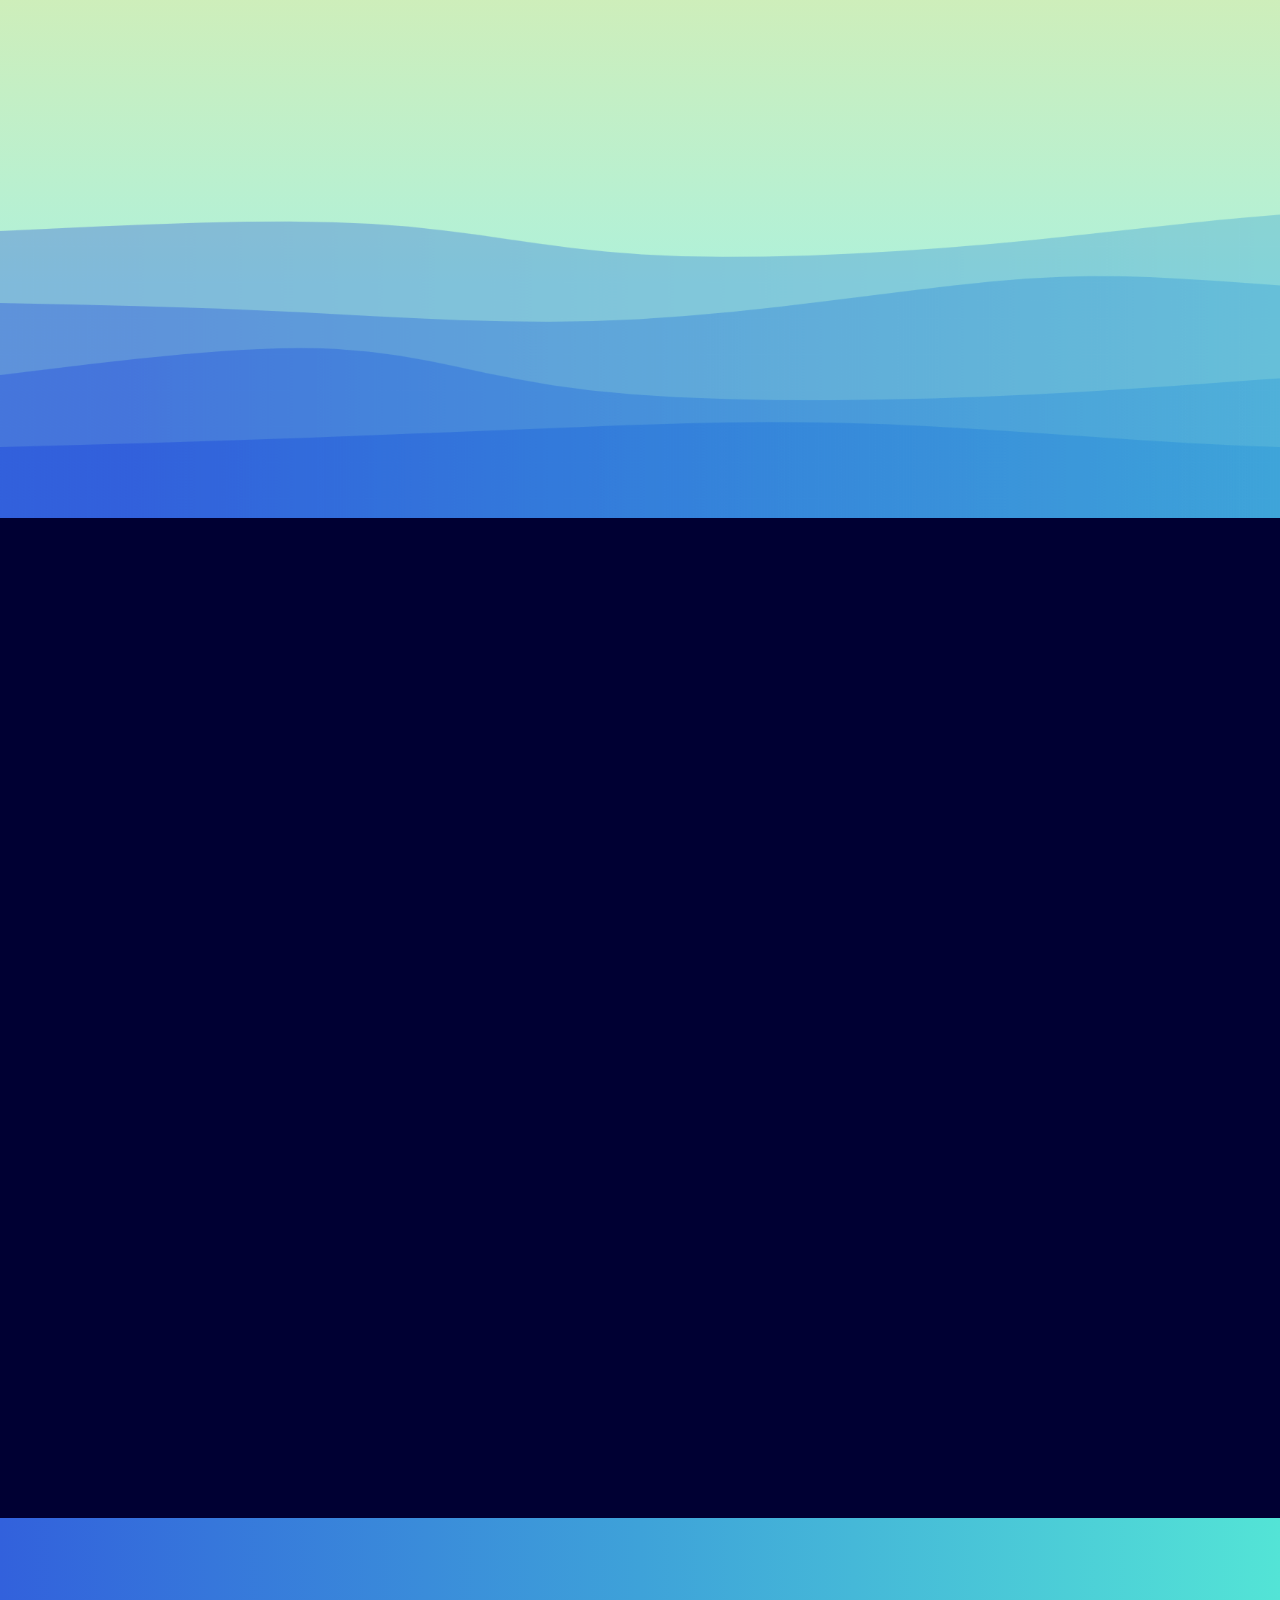
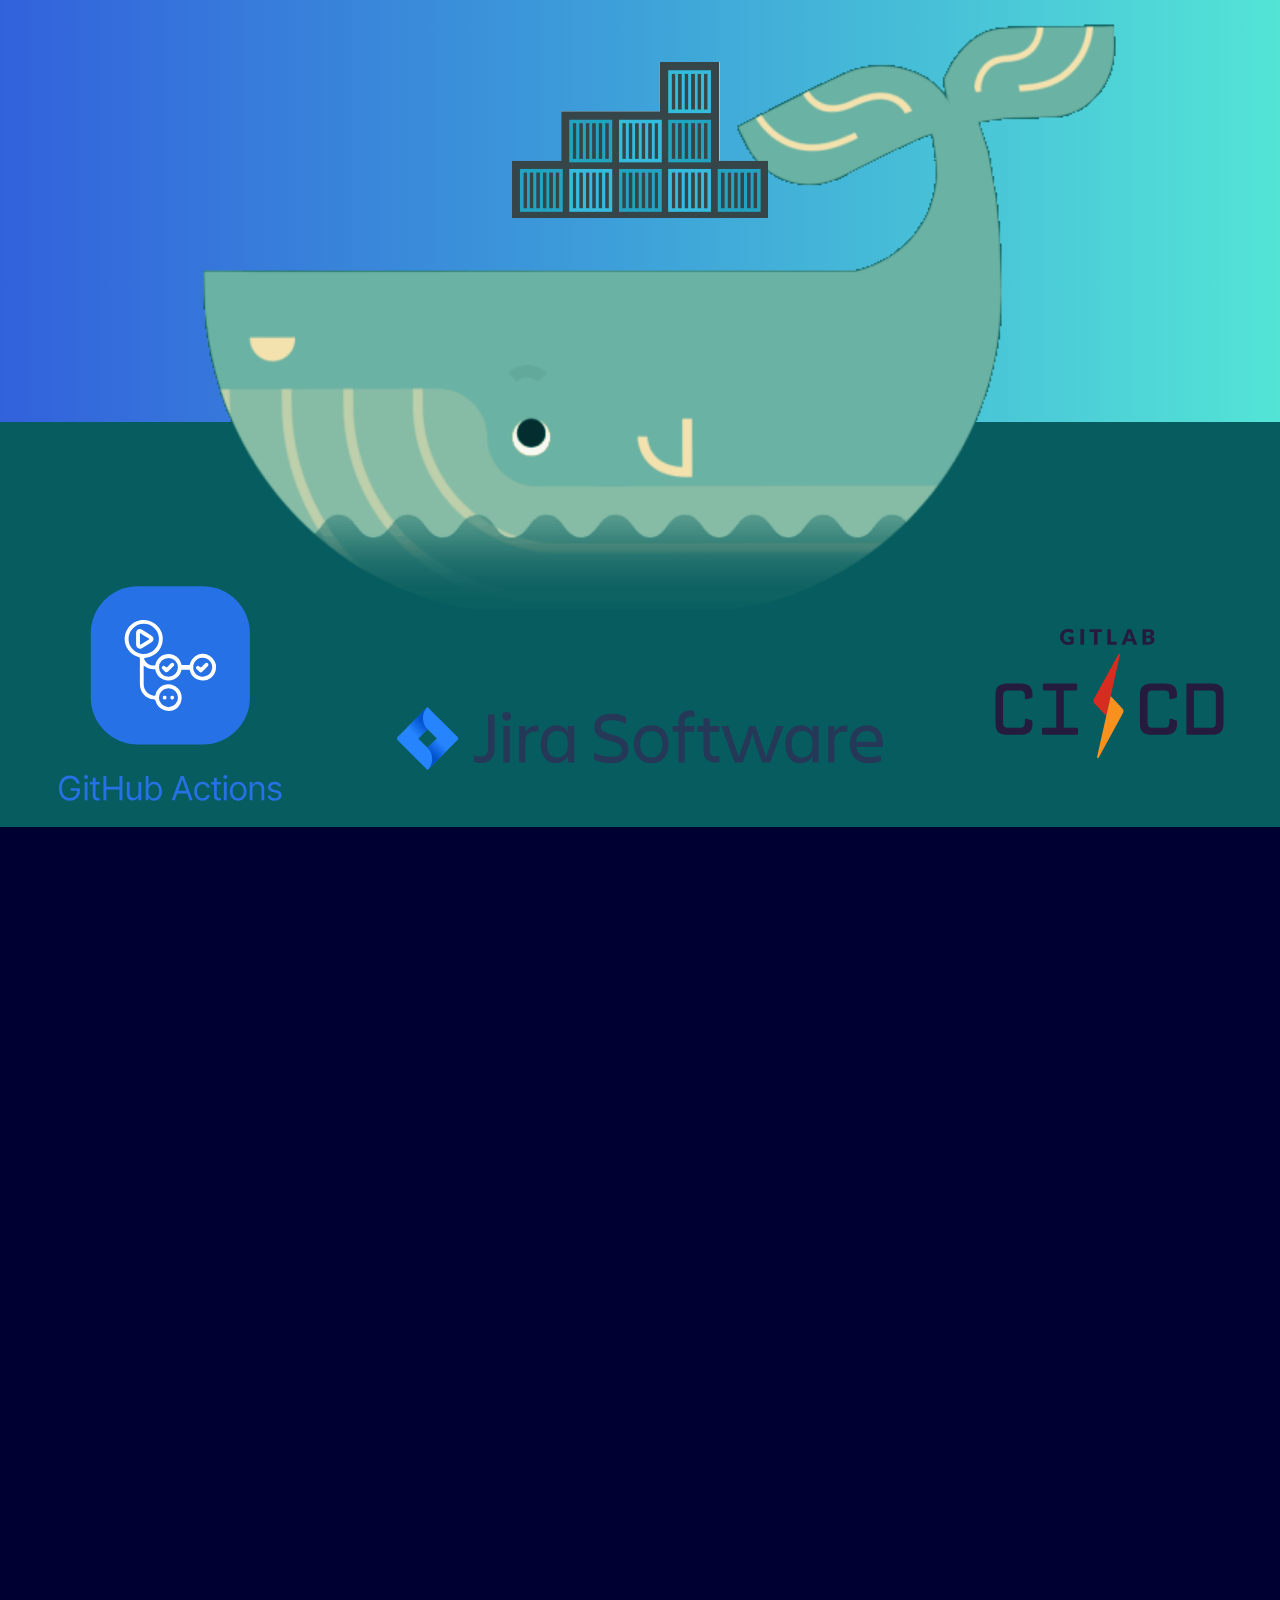
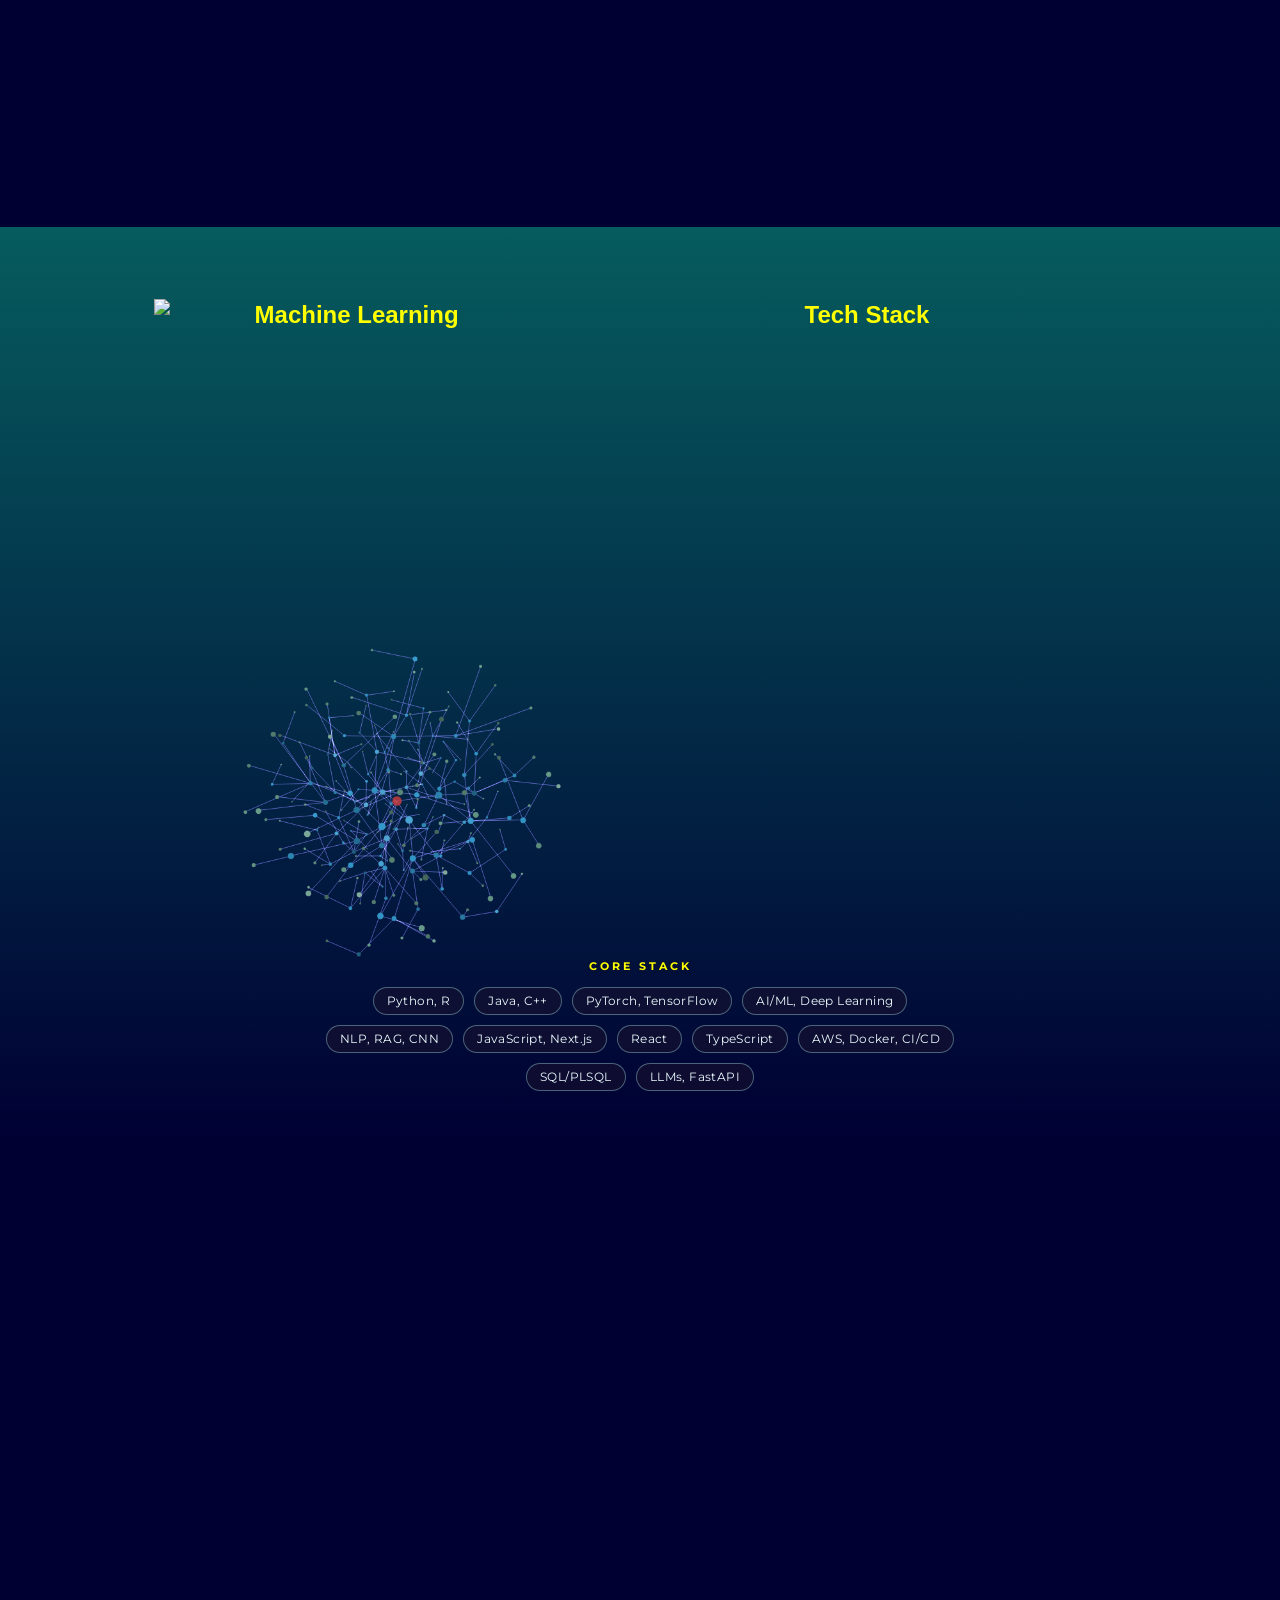
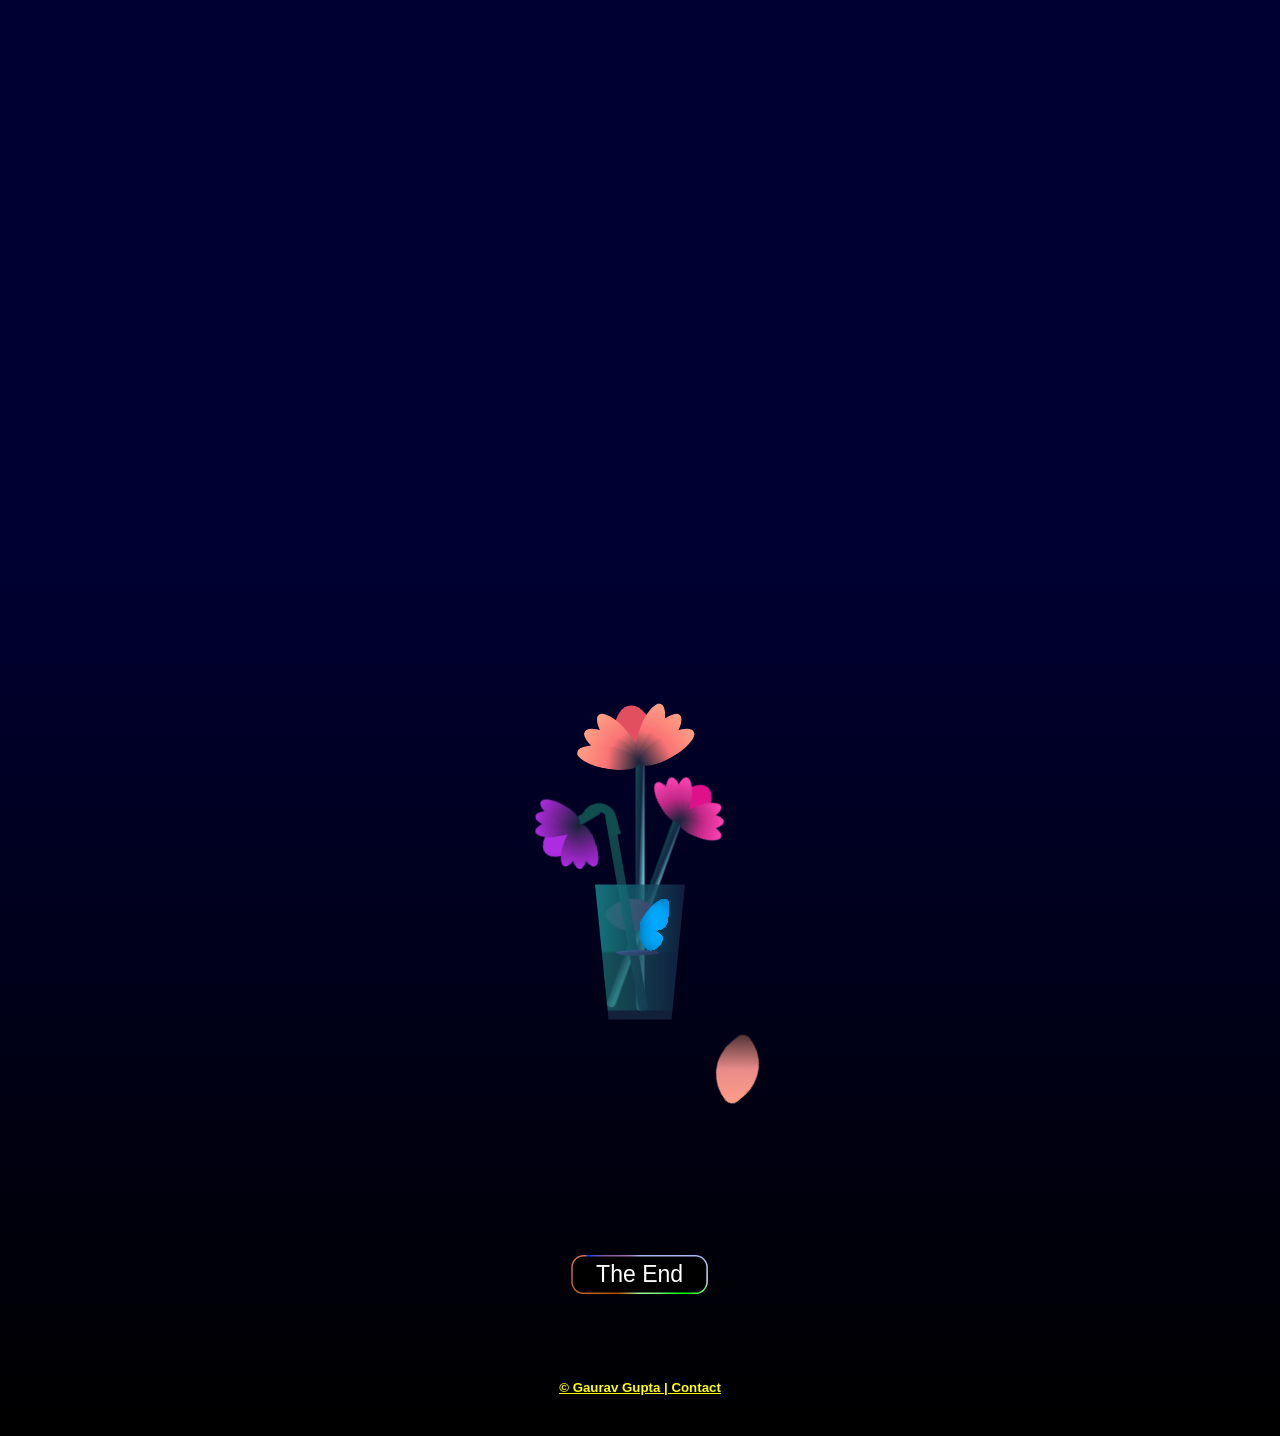
==== commit 51b26982: "Fix formatting issues in index.html" ====
--- a/index.html
+++ b/index.html
@@ -63,7 +63,6 @@
                 <a target="_blank" class="links-shine"
                             href="https://www.linkedin.com/in/gaurav-gupta-00647b167"> LinkedIn</a>
             </h2>
-
         </div>
 
         <div class="hx-actions hx-actions--top">
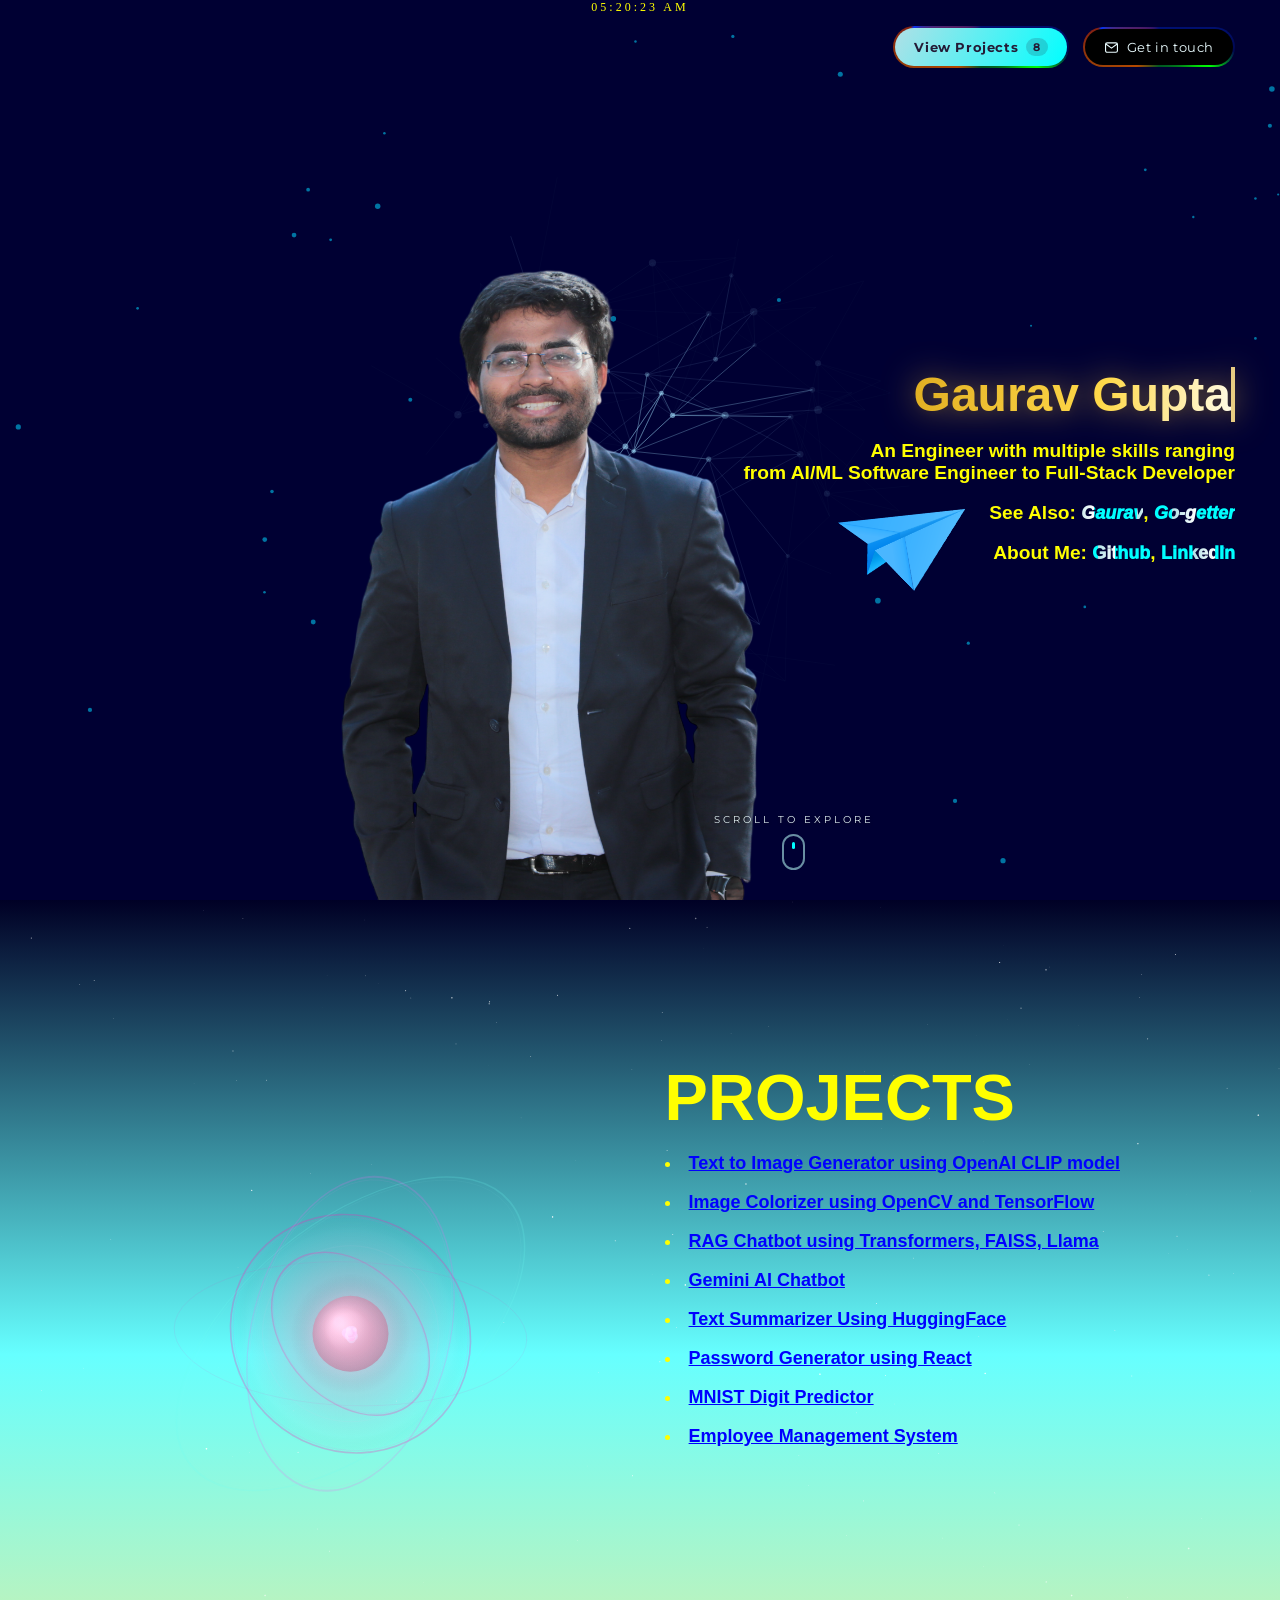
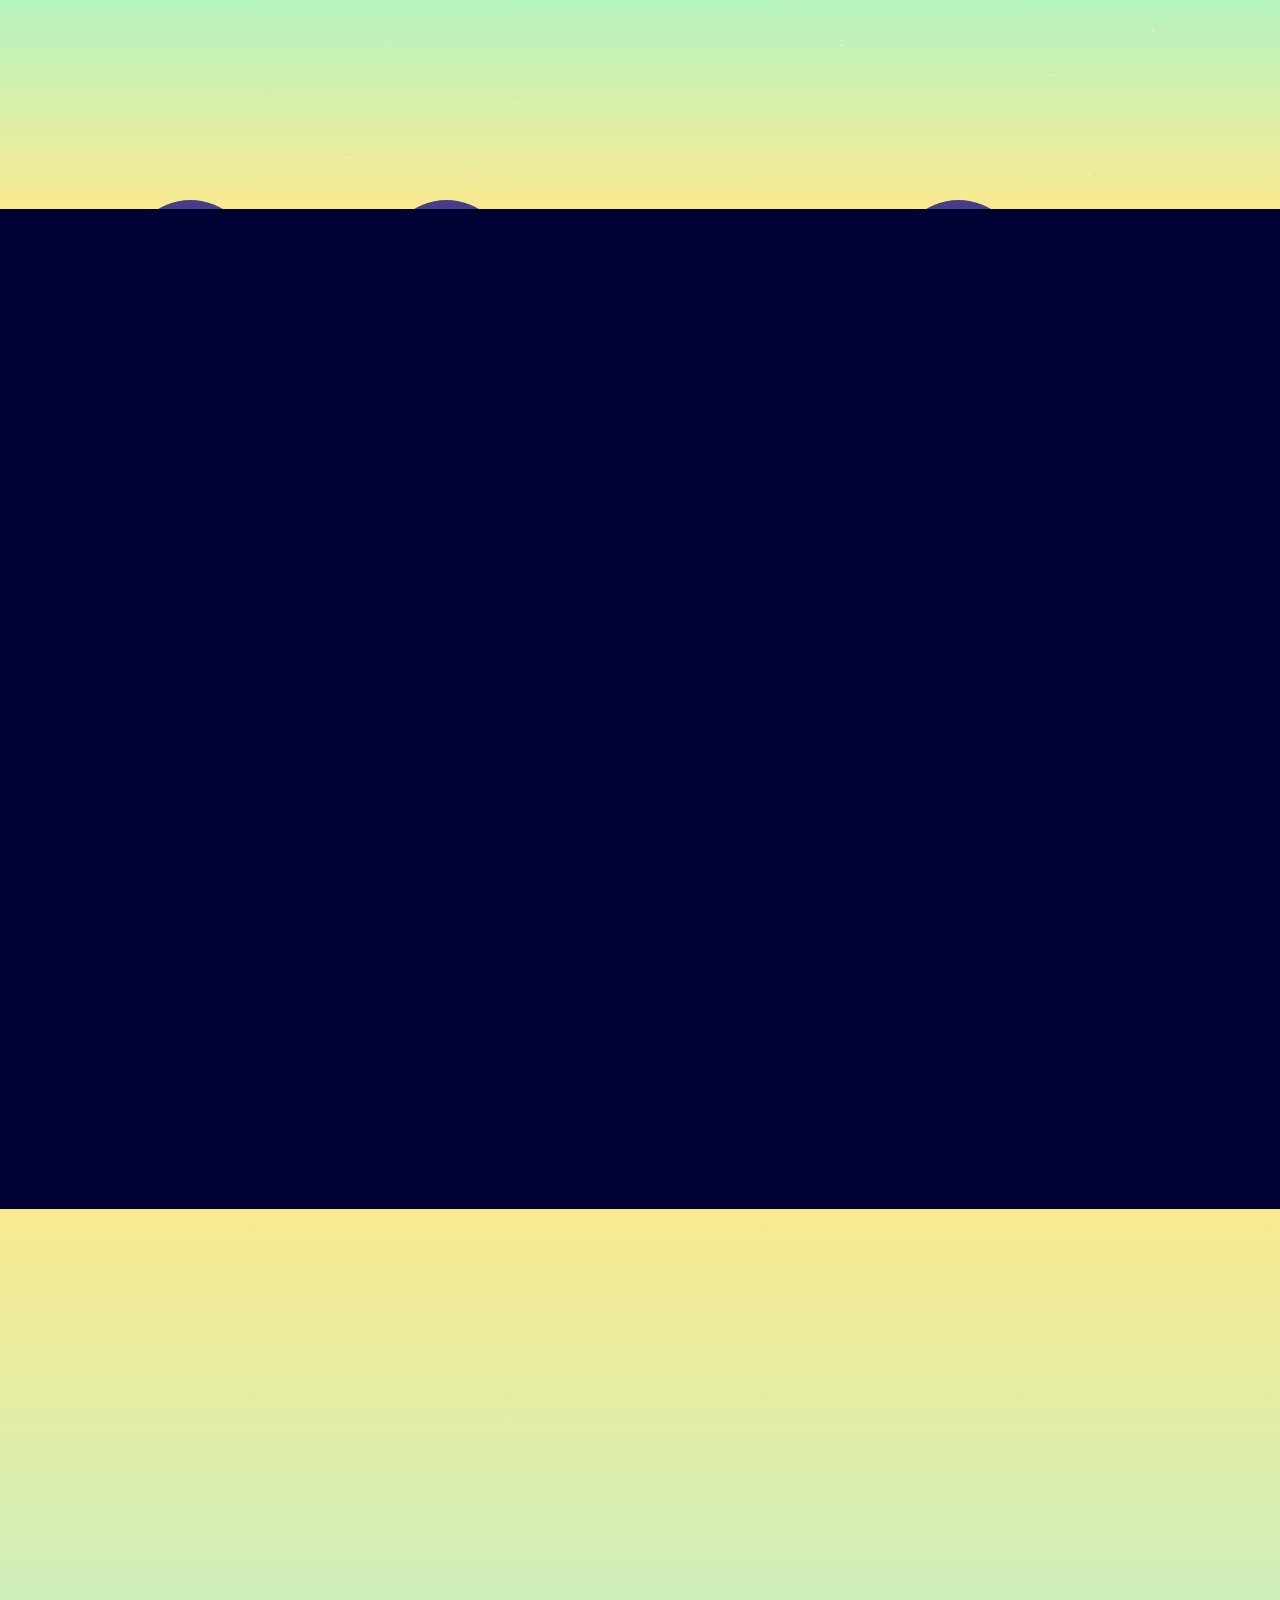
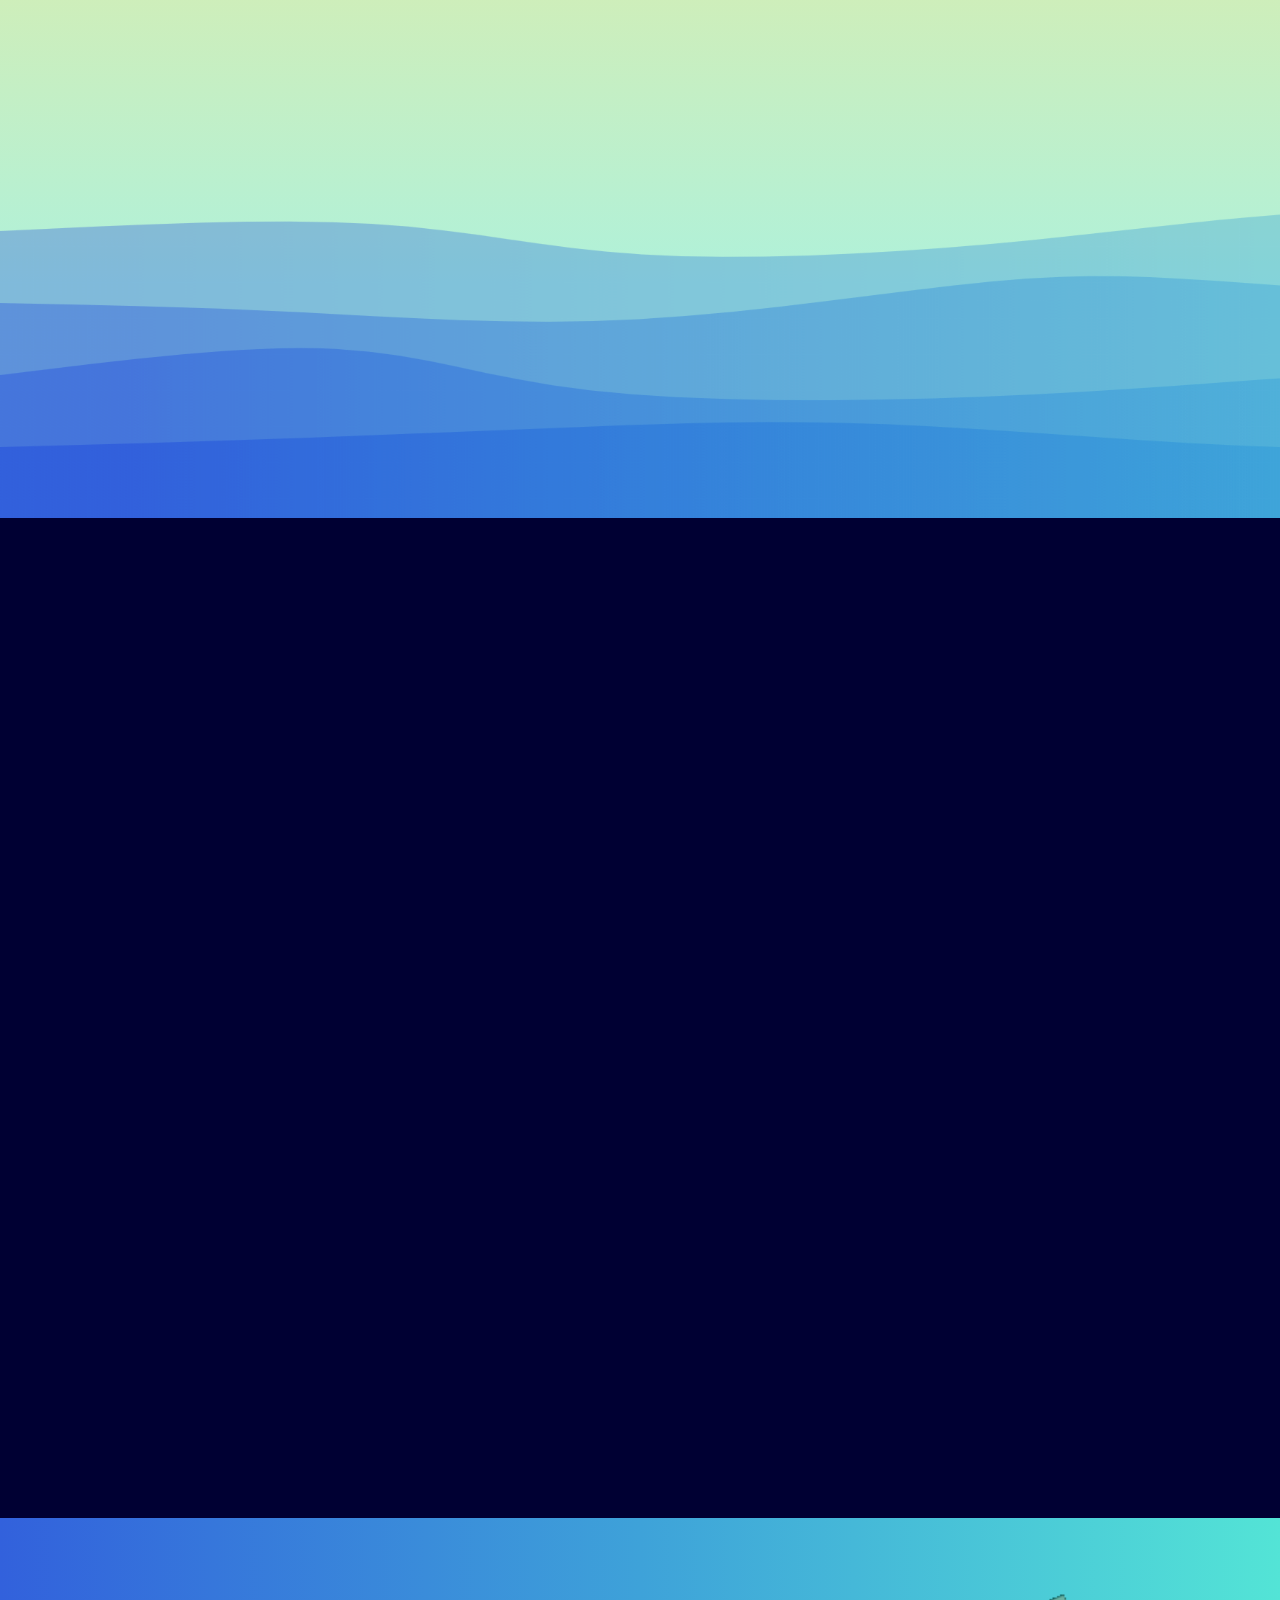
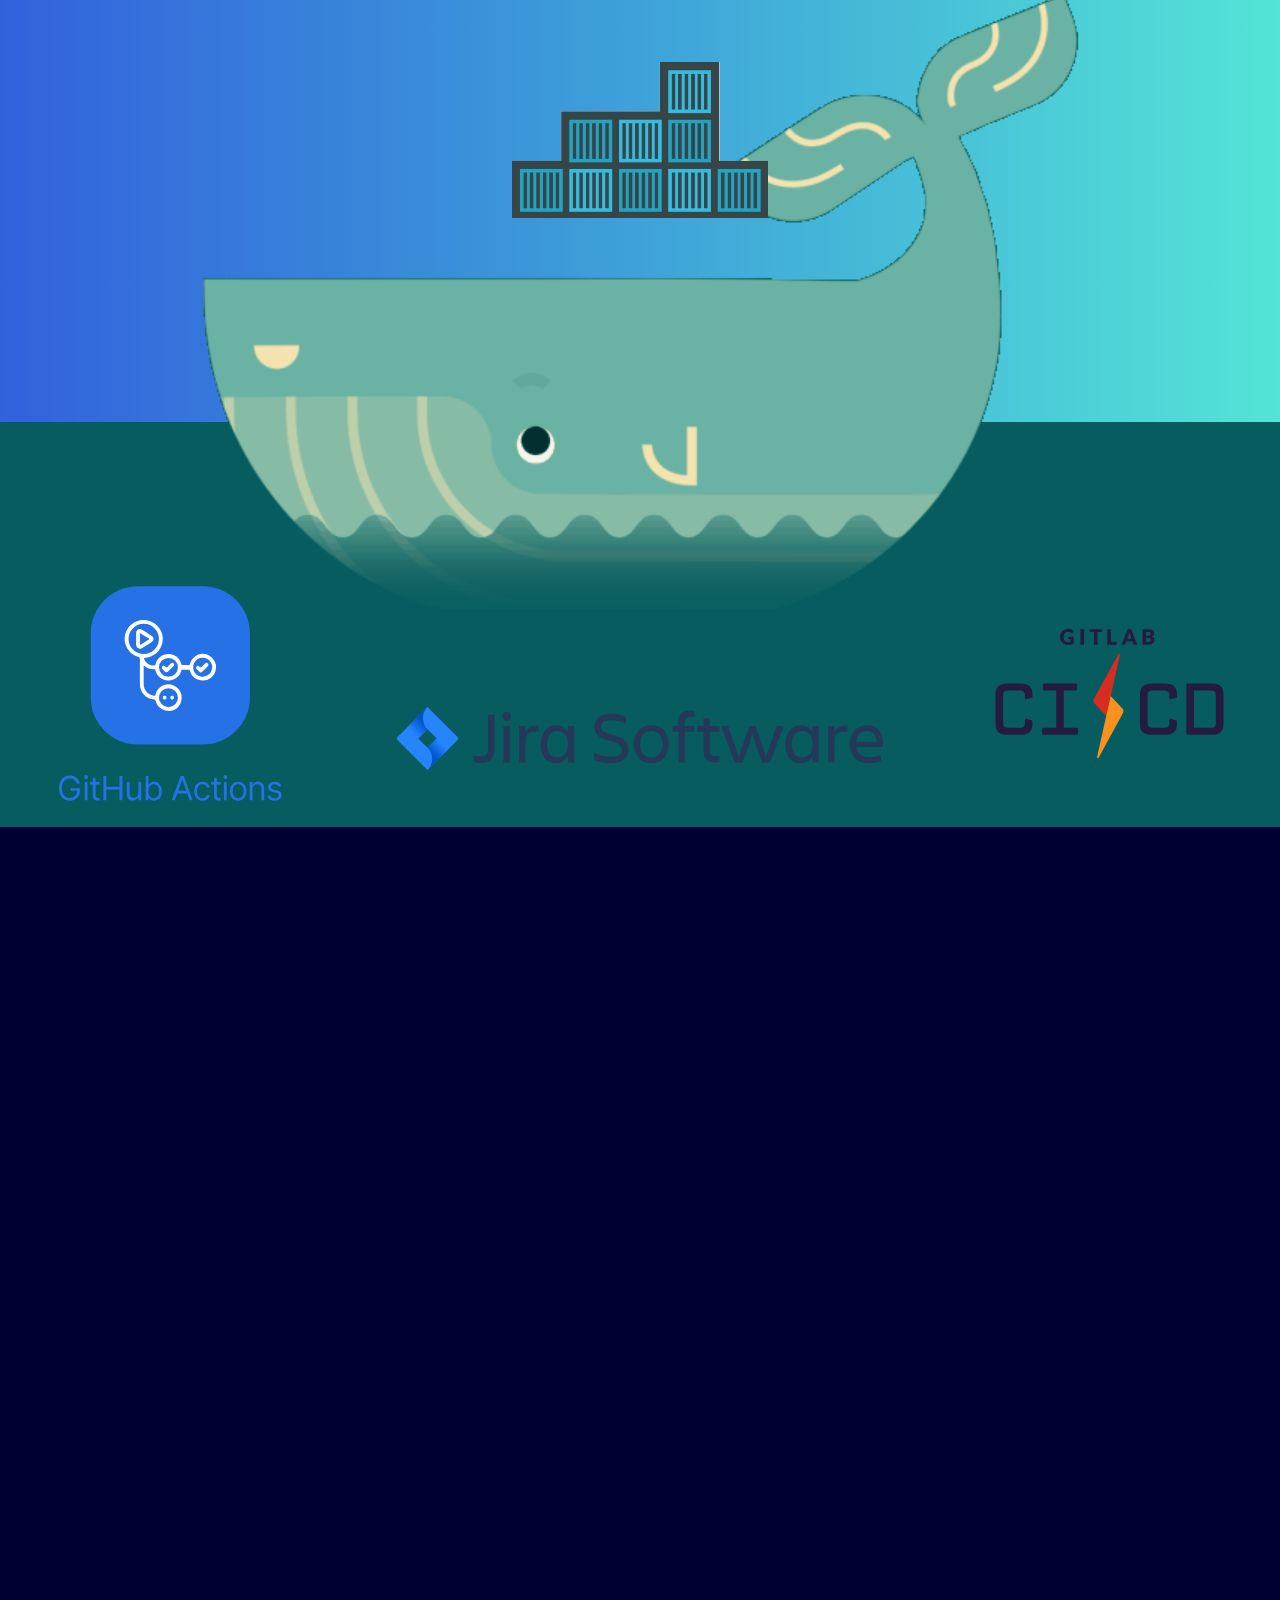
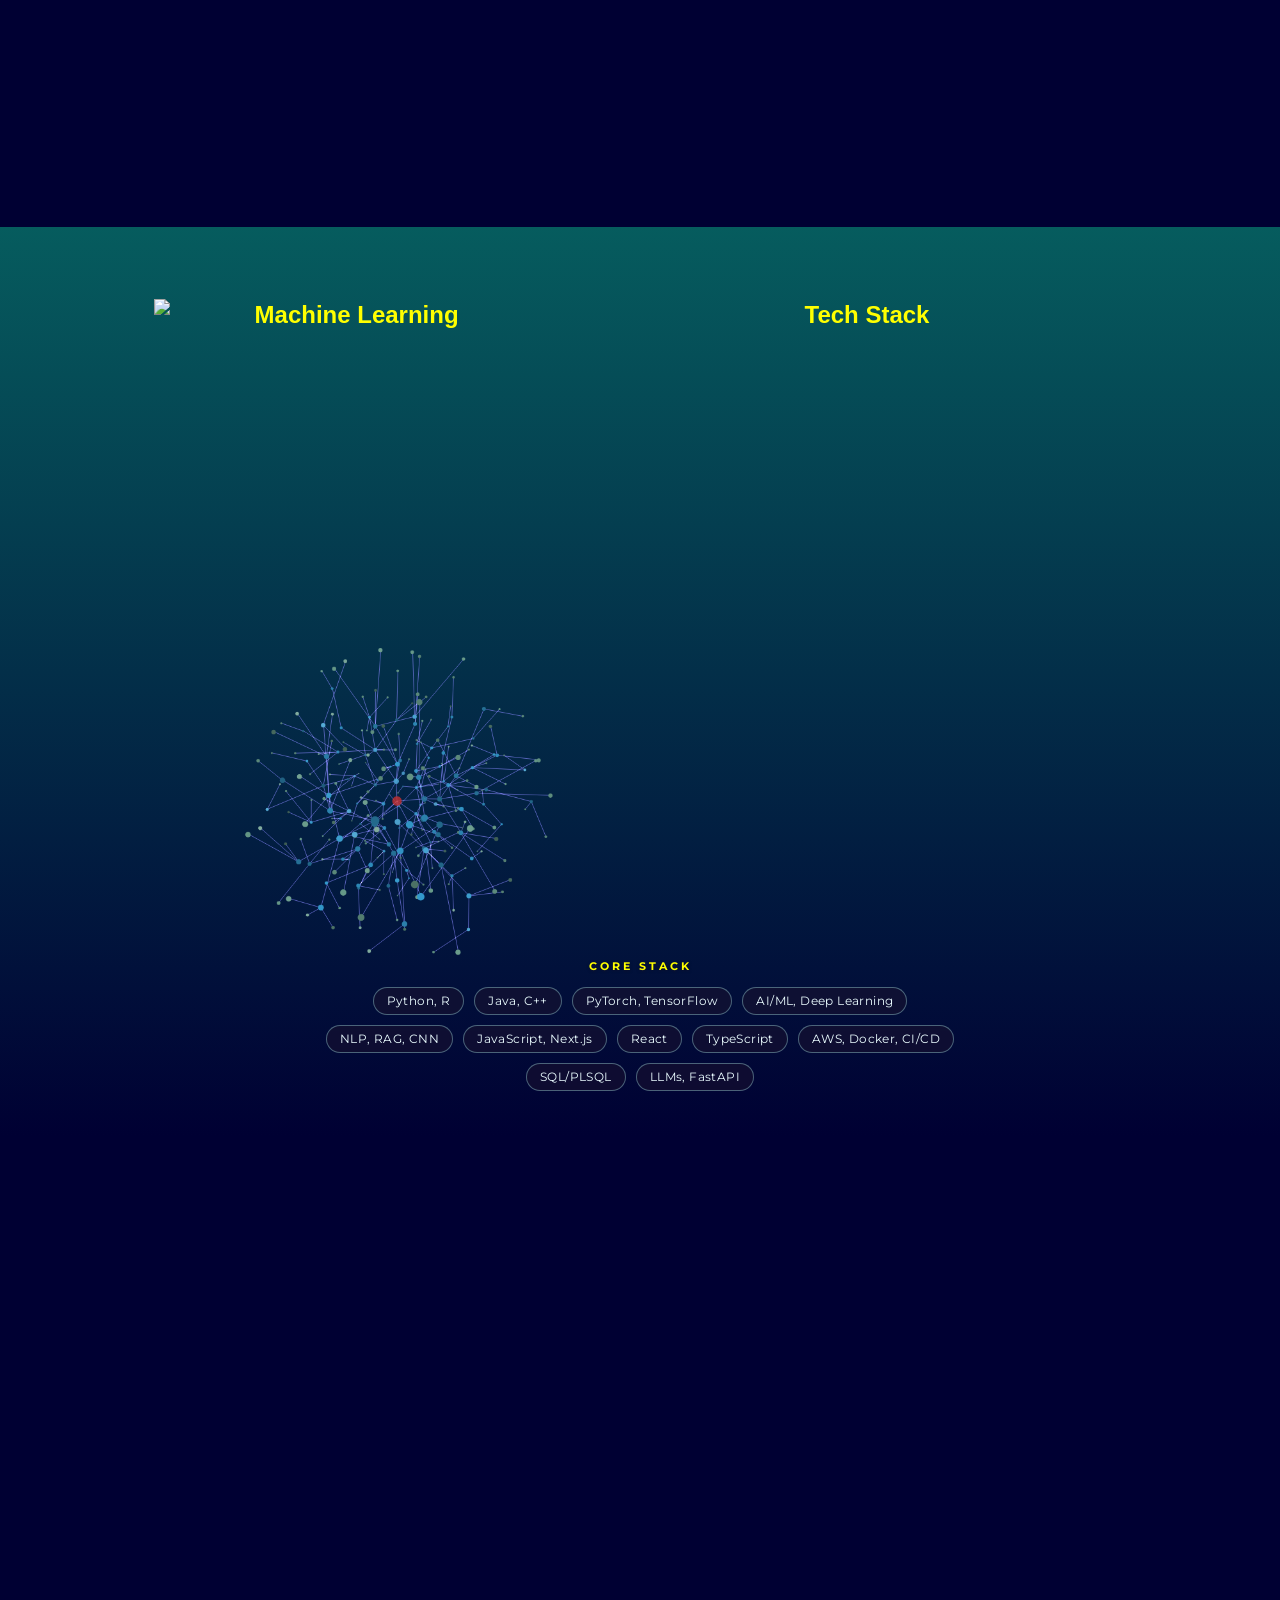
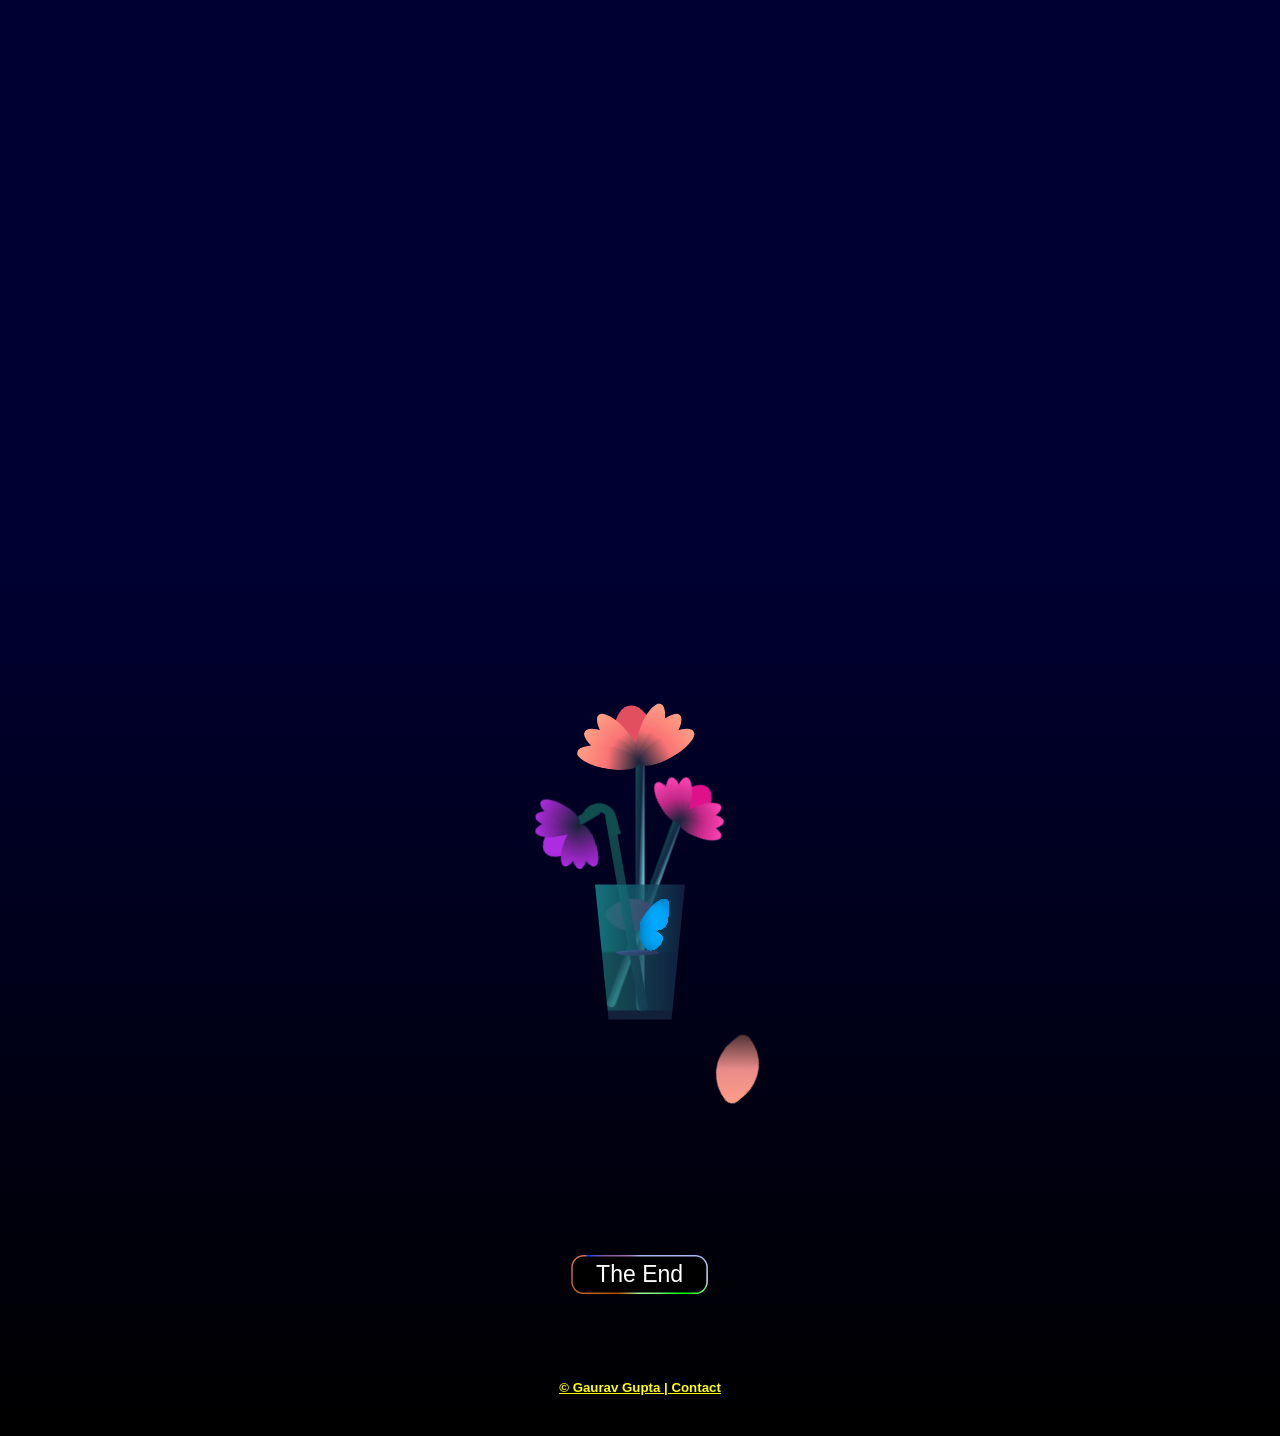
==== commit 89531d68: "Update index.html" ====
--- a/index.html
+++ b/index.html
@@ -130,7 +130,7 @@
         <div class="right-side">
             <div>
             <div class="middle">
-                <h2>Projects</h2>
+                <h2>PROJECTS</h2>
             </div>
             <br>
             <ul class="project-list">
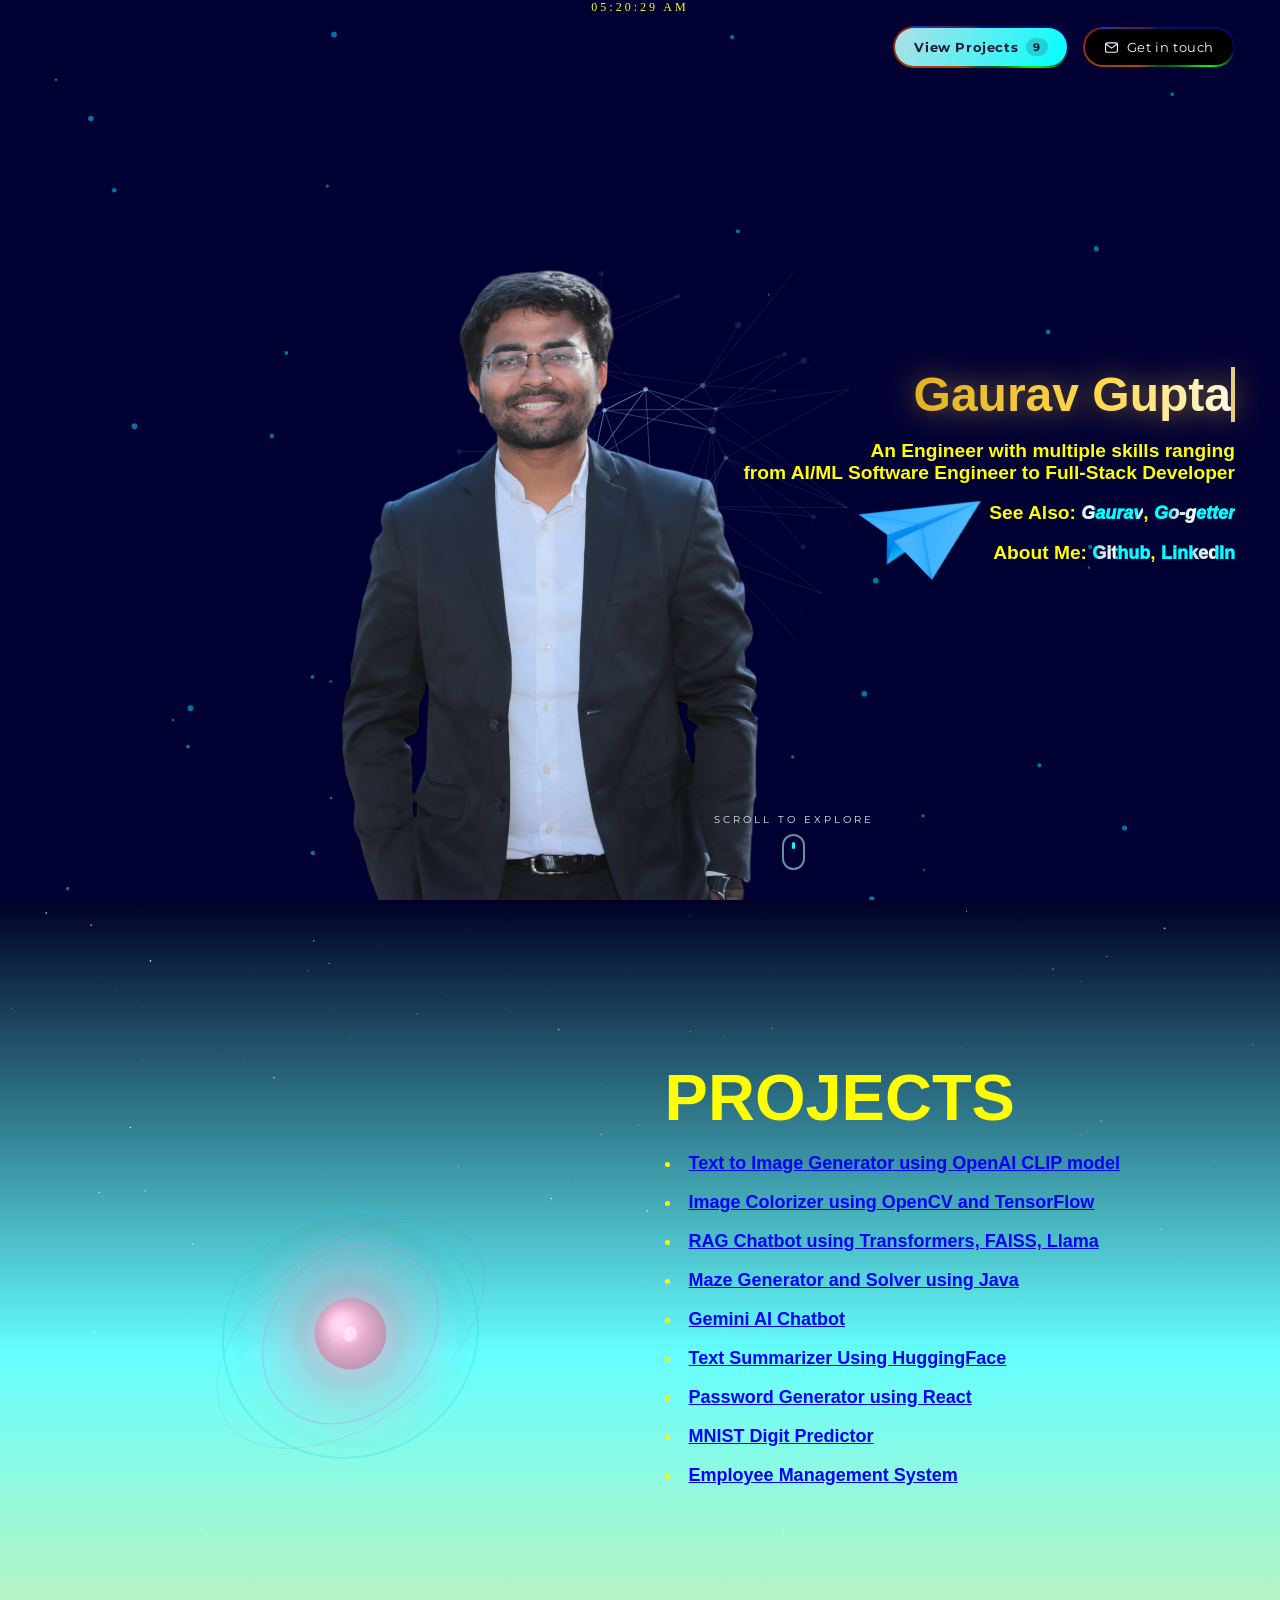
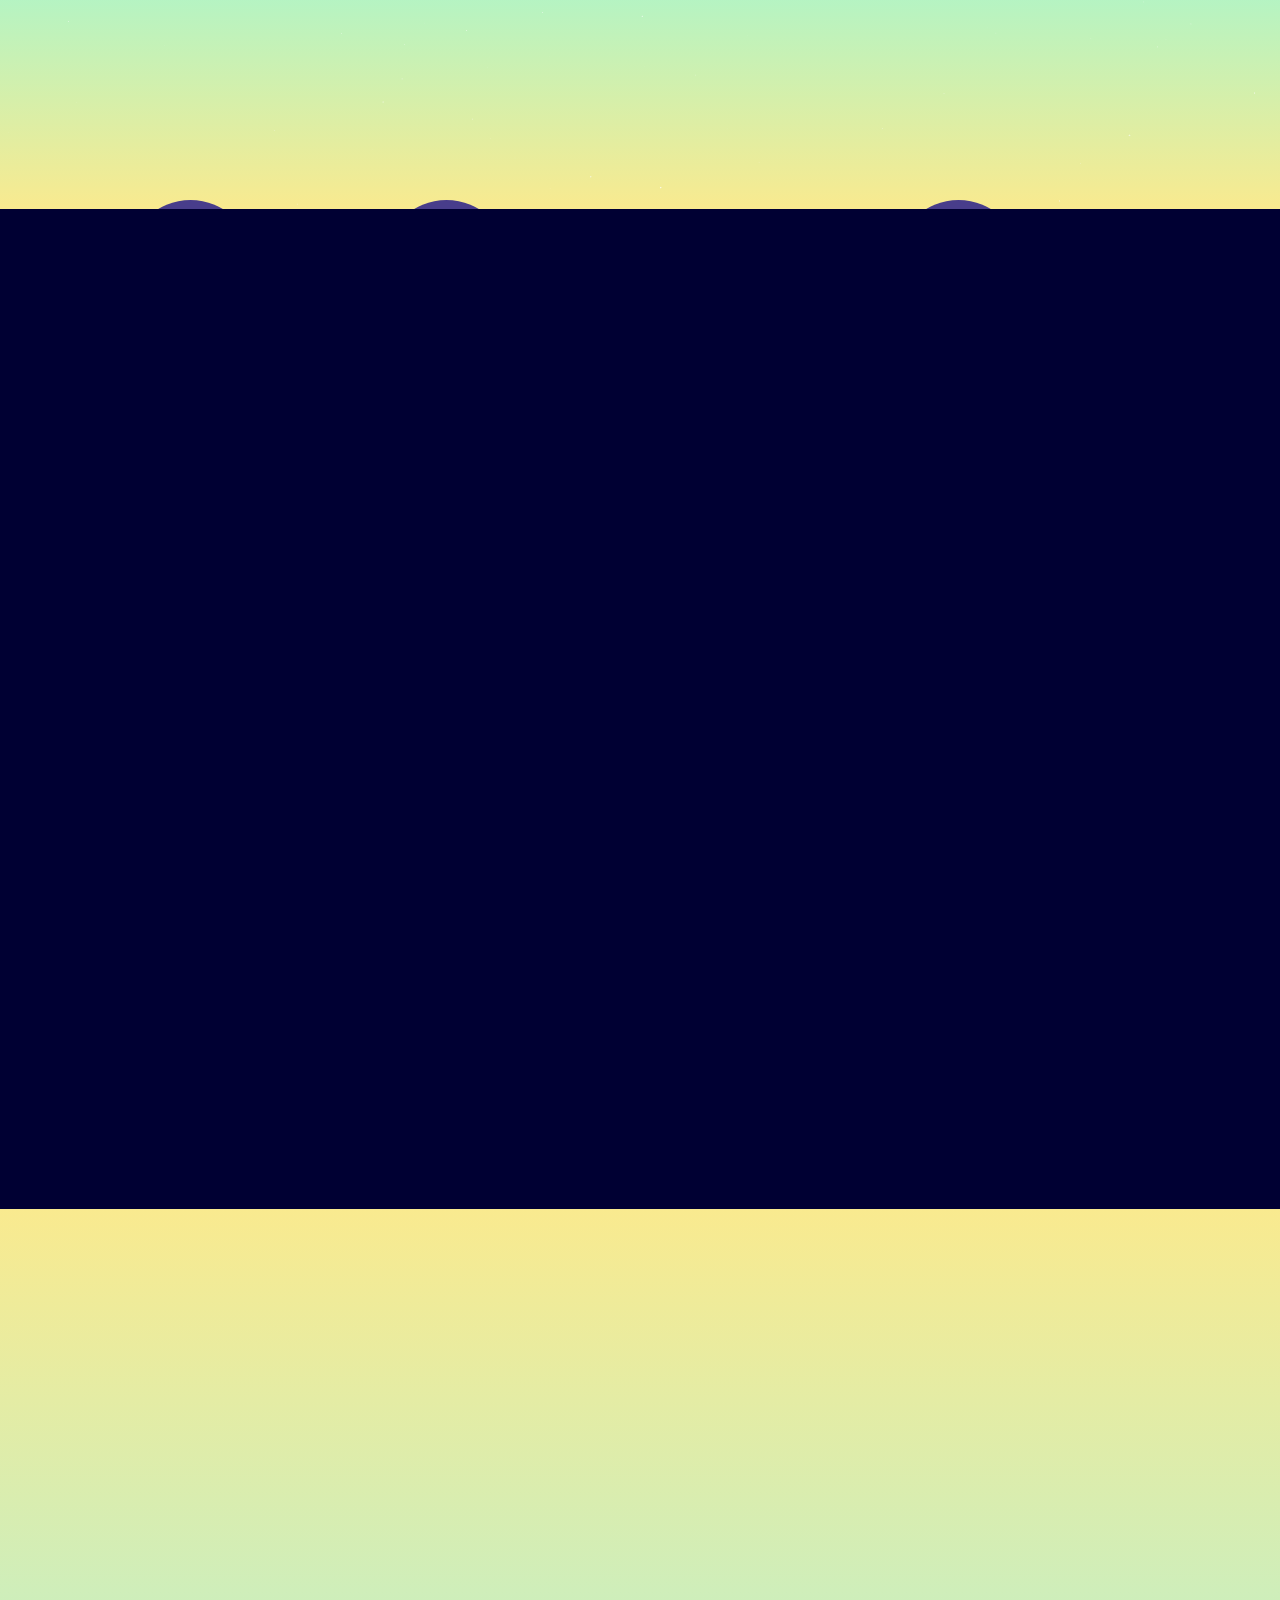
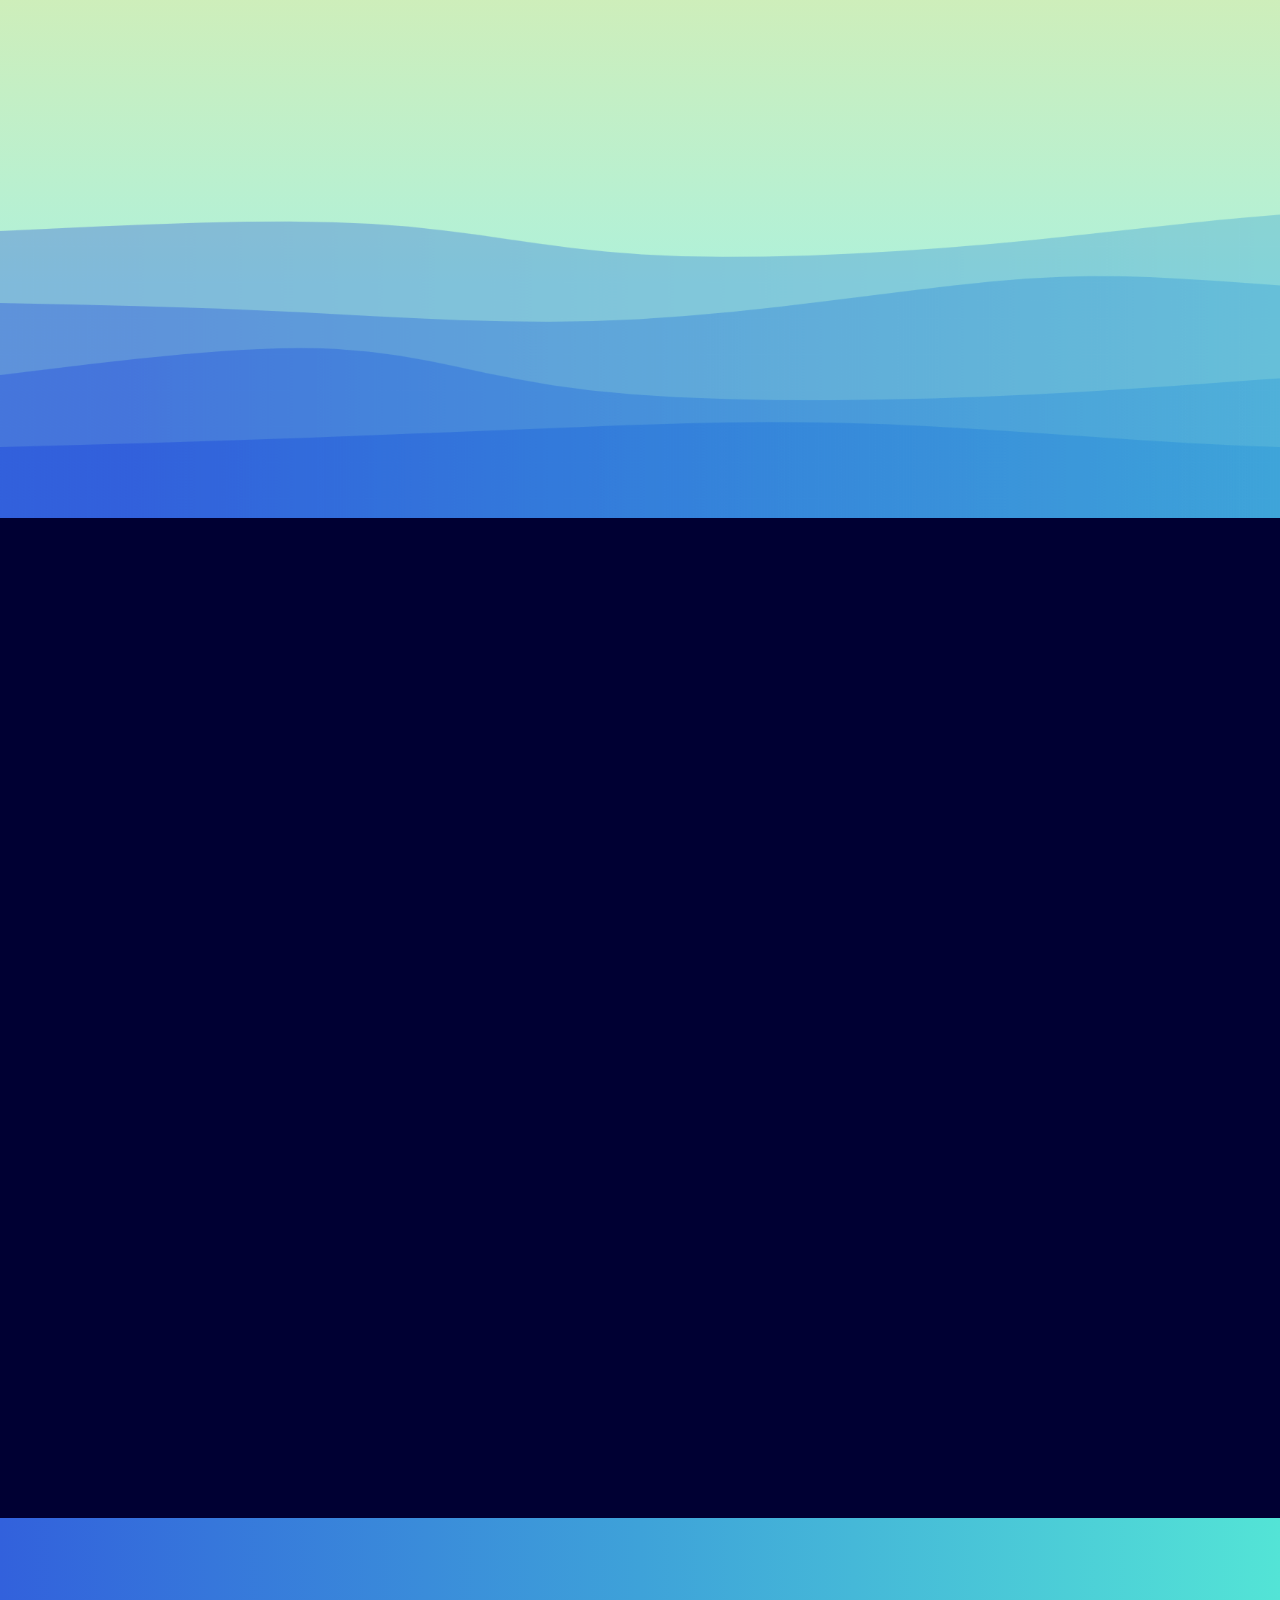
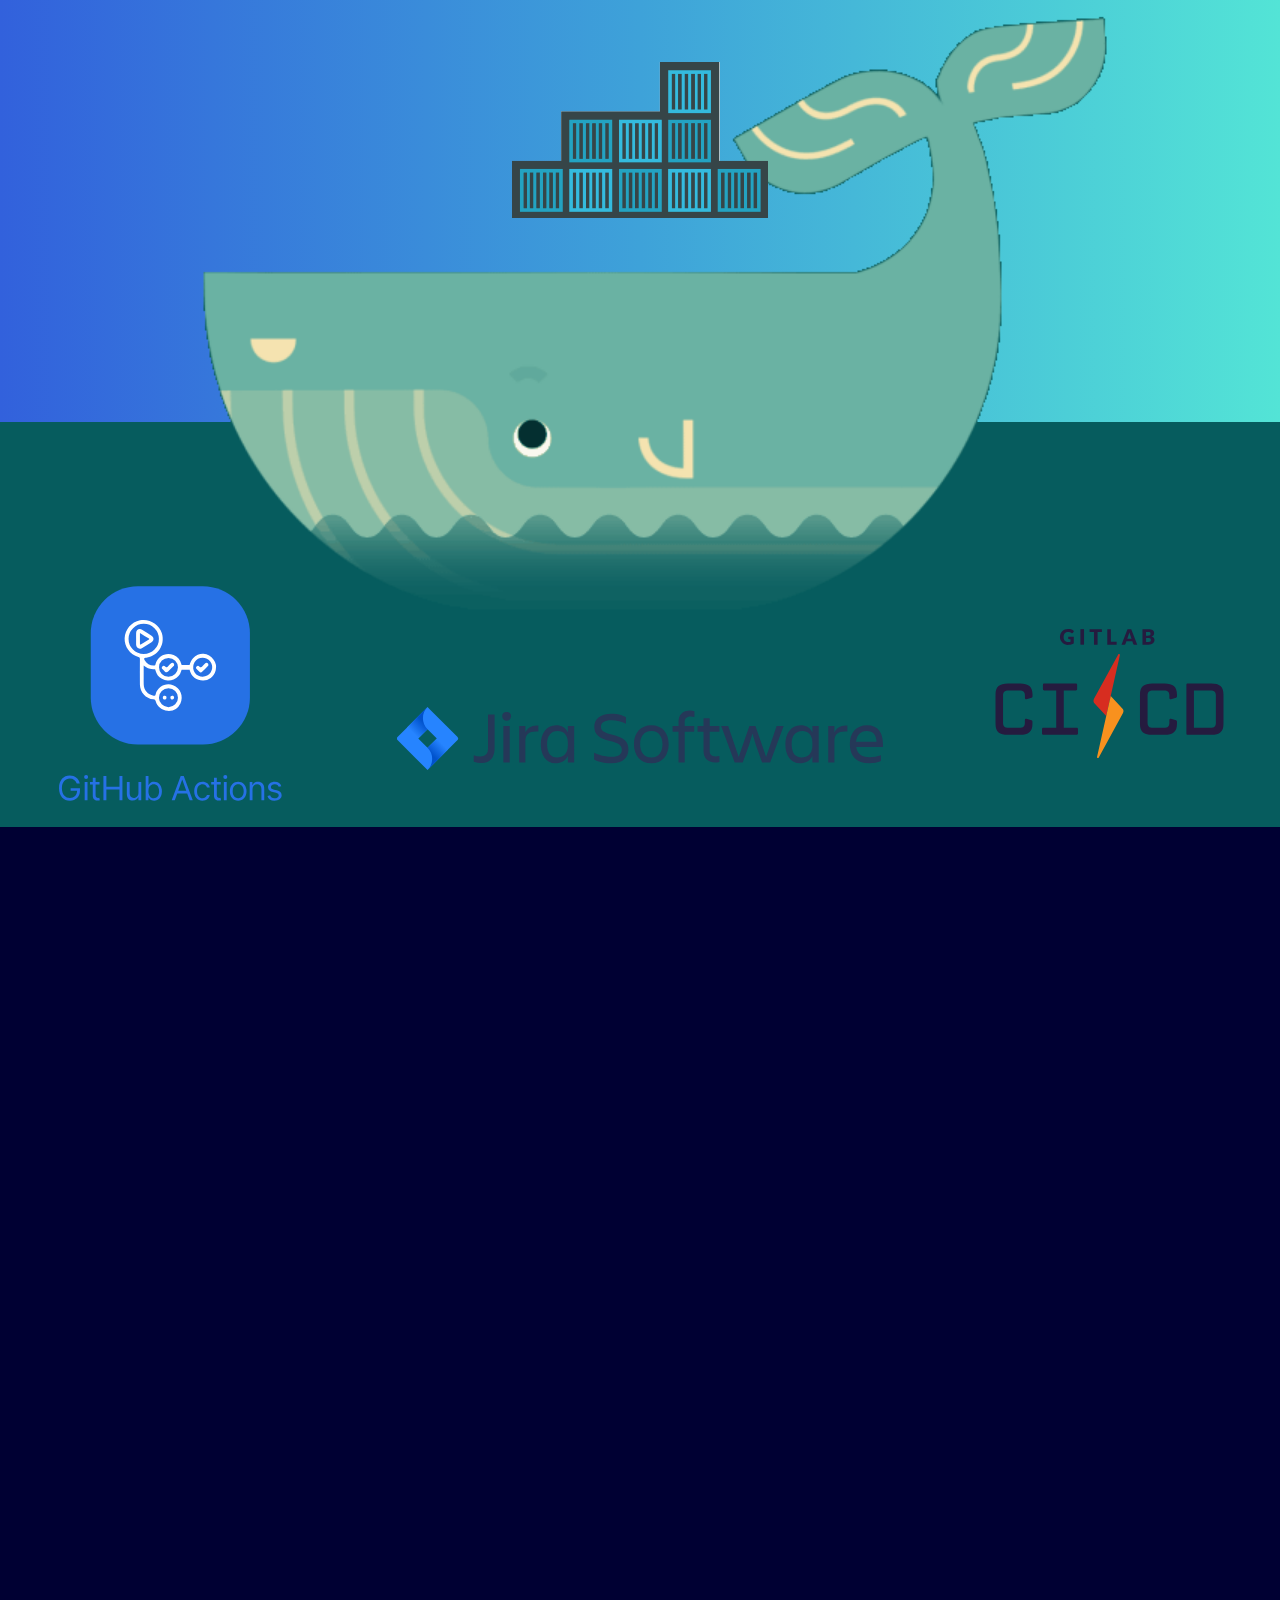
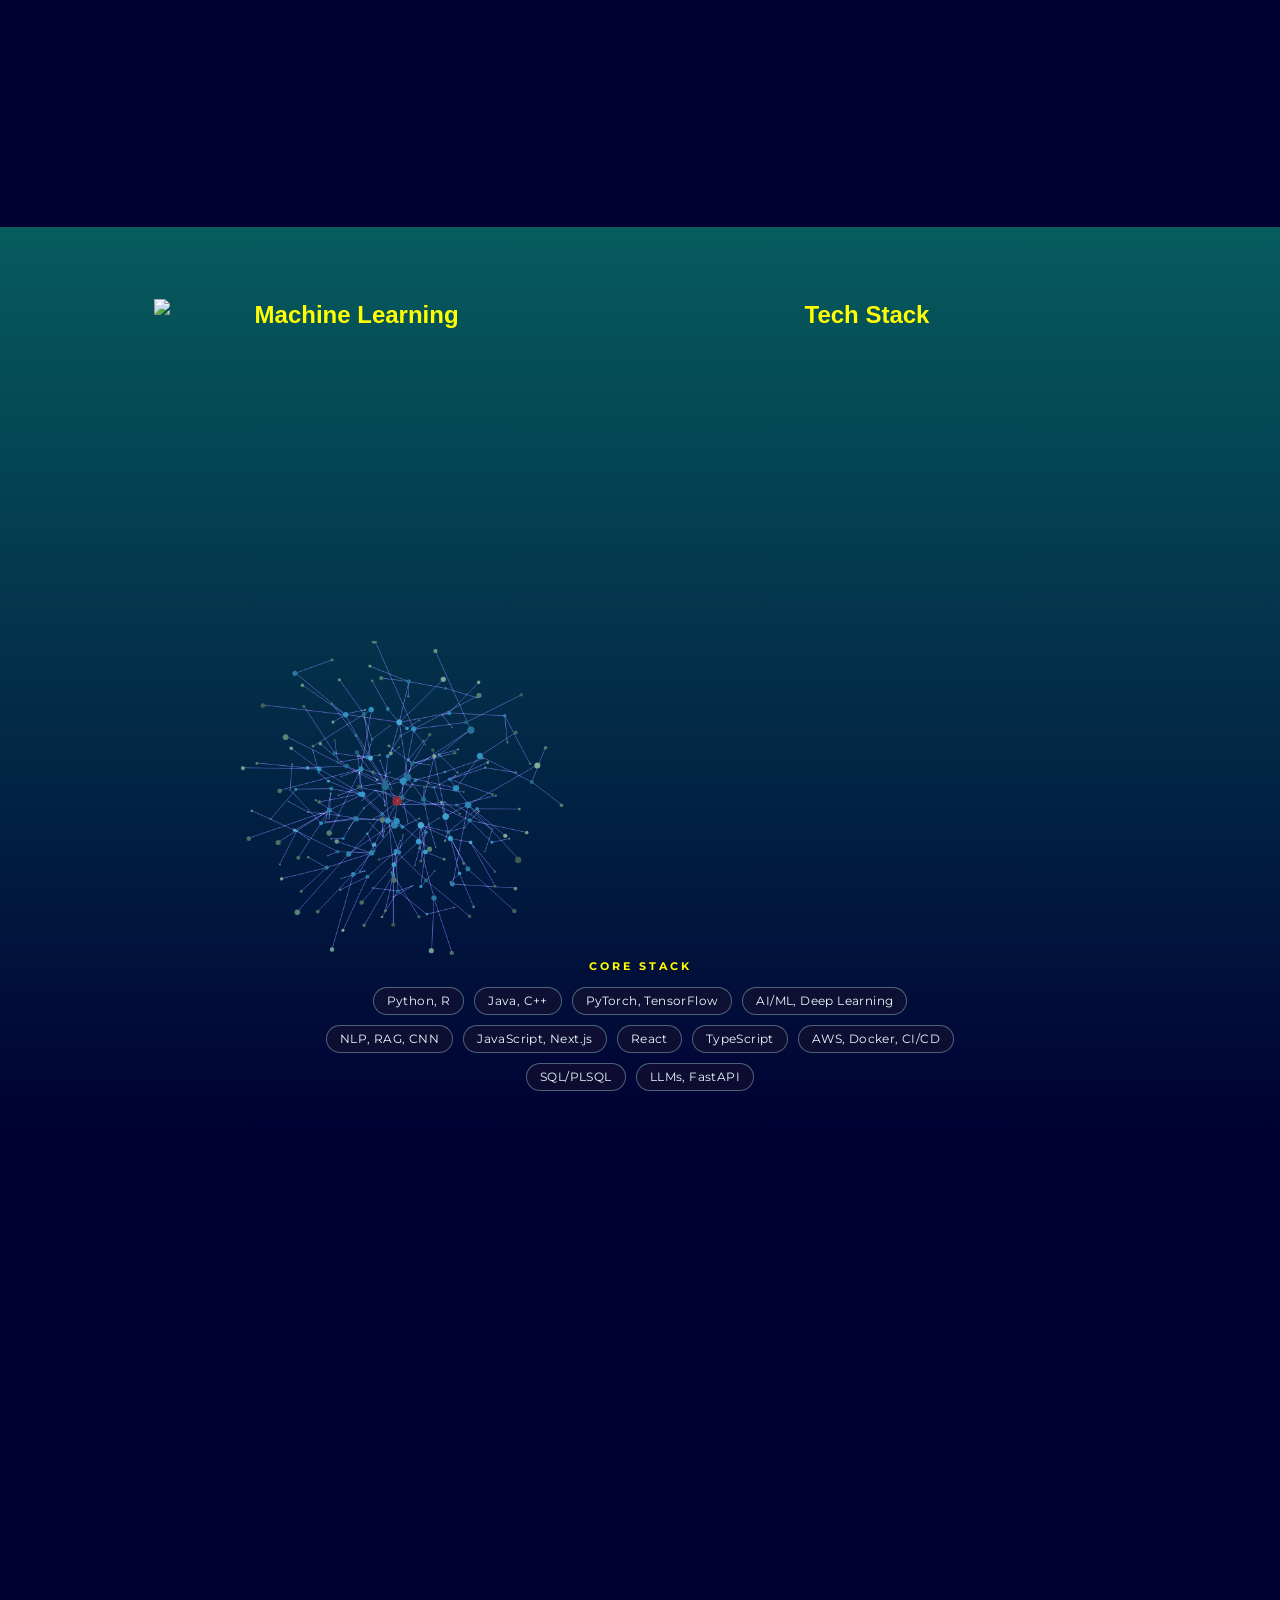
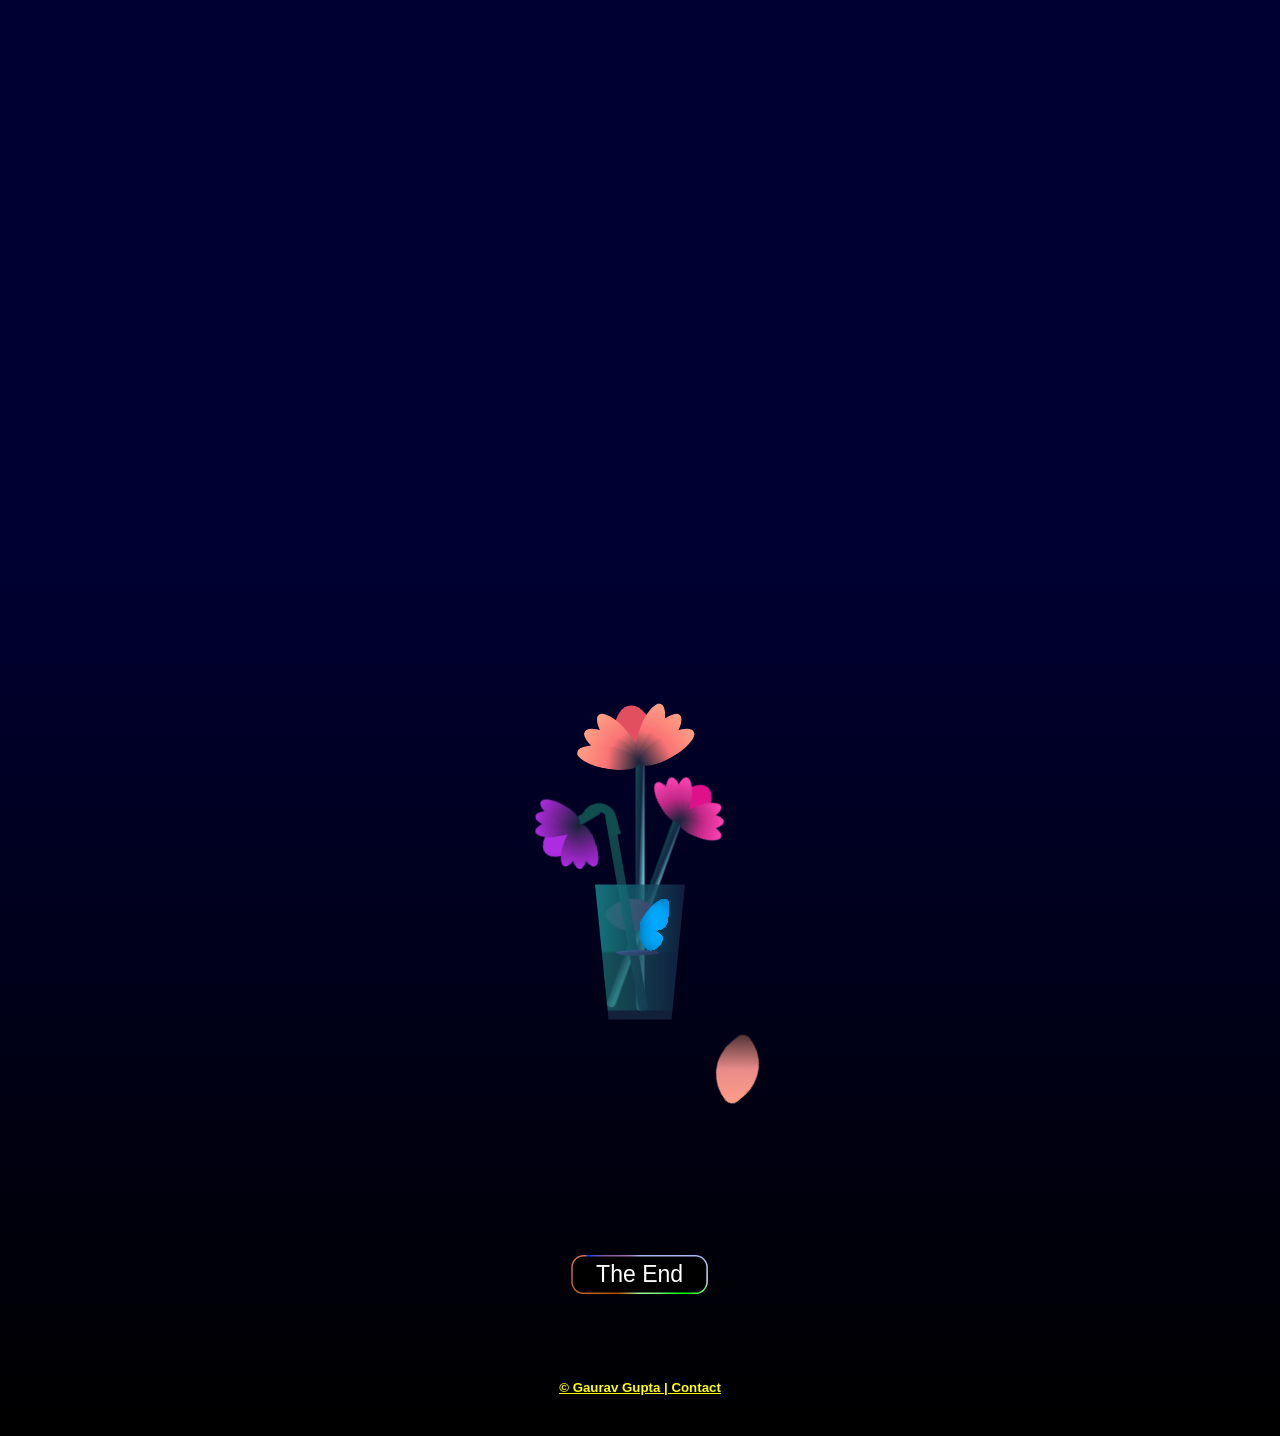
==== commit 1935b18f: "Add Maze Generator and Solver project link Added a new project link for Maze Generator and Solver." ====
--- a/index.html
+++ b/index.html
@@ -137,6 +137,7 @@
               <li><b><a target="_blank" style="color: blue;" href="https://github.com/gaurav7916/ImageGenerator">Text to Image Generator using OpenAI CLIP model</a></b></li>
               <li><b><a target="_blank" style="color: blue;" href="https://github.com/gaurav7916/Image-Colorizer-Project">Image Colorizer using OpenCV and TensorFlow</a></b></li>
               <li><b><a target="_blank" style="color: blue;" href="https://github.com/gaurav7916/RAG_Chatbot/tree/main">RAG Chatbot using Transformers, FAISS, Llama</a></b></li>  
+              <li><b><a target="_blank" style="color: blue;" href="https://huggingface.co/spaces/gg3554/Maze_Generator_and_Solver">Maze Generator and Solver using Java</a></b></li>  
               <li><b><a target="_blank" style="color: blue;" href="https://github.com/gaurav7916/Gemini-Chatbot/tree/main">Gemini AI Chatbot</a></b></li>
               <li><b><a target="_blank" style="color: blue;" href="https://github.com/gaurav7916/text_summarizer">Text Summarizer Using HuggingFace</a></b></li>
               <li><b><a target="_blank" style="color: blue;" href="https://gaurav7916.github.io/password-generator-using-React">Password Generator using React</a></b></li>
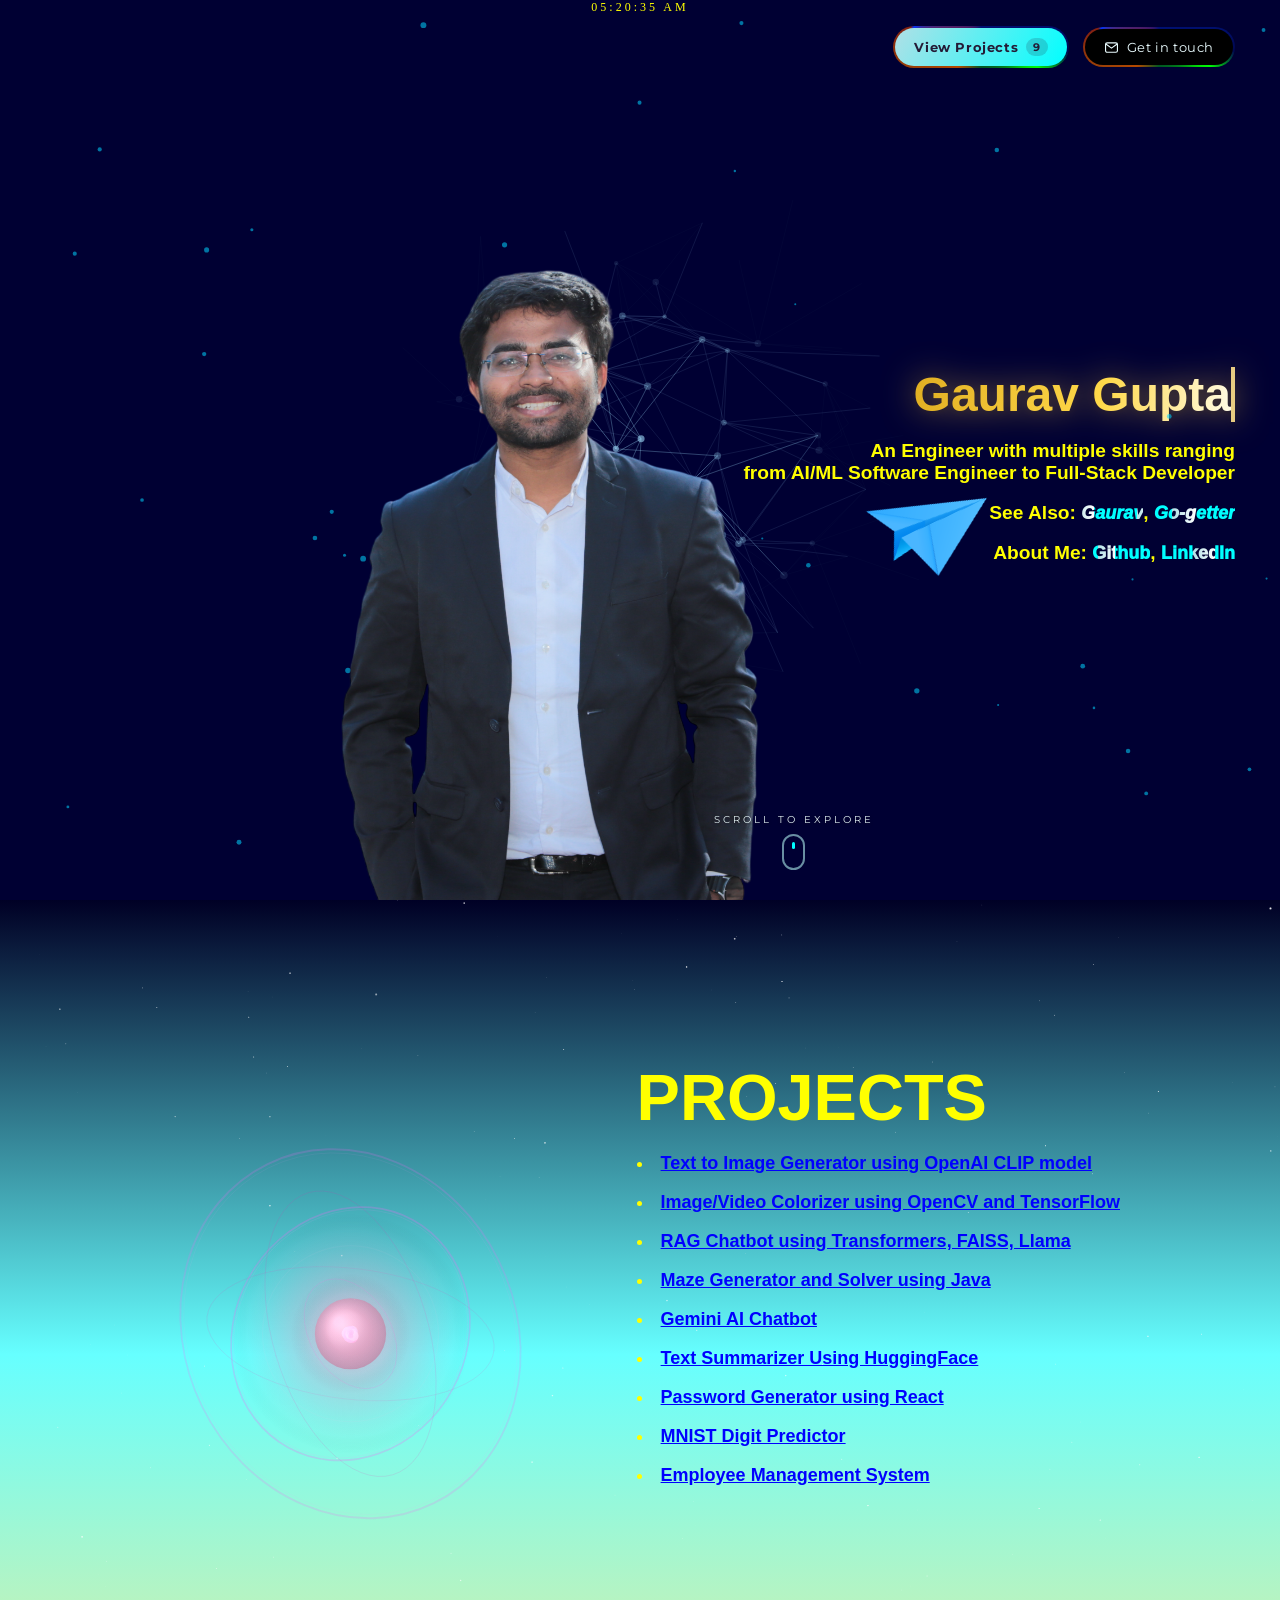
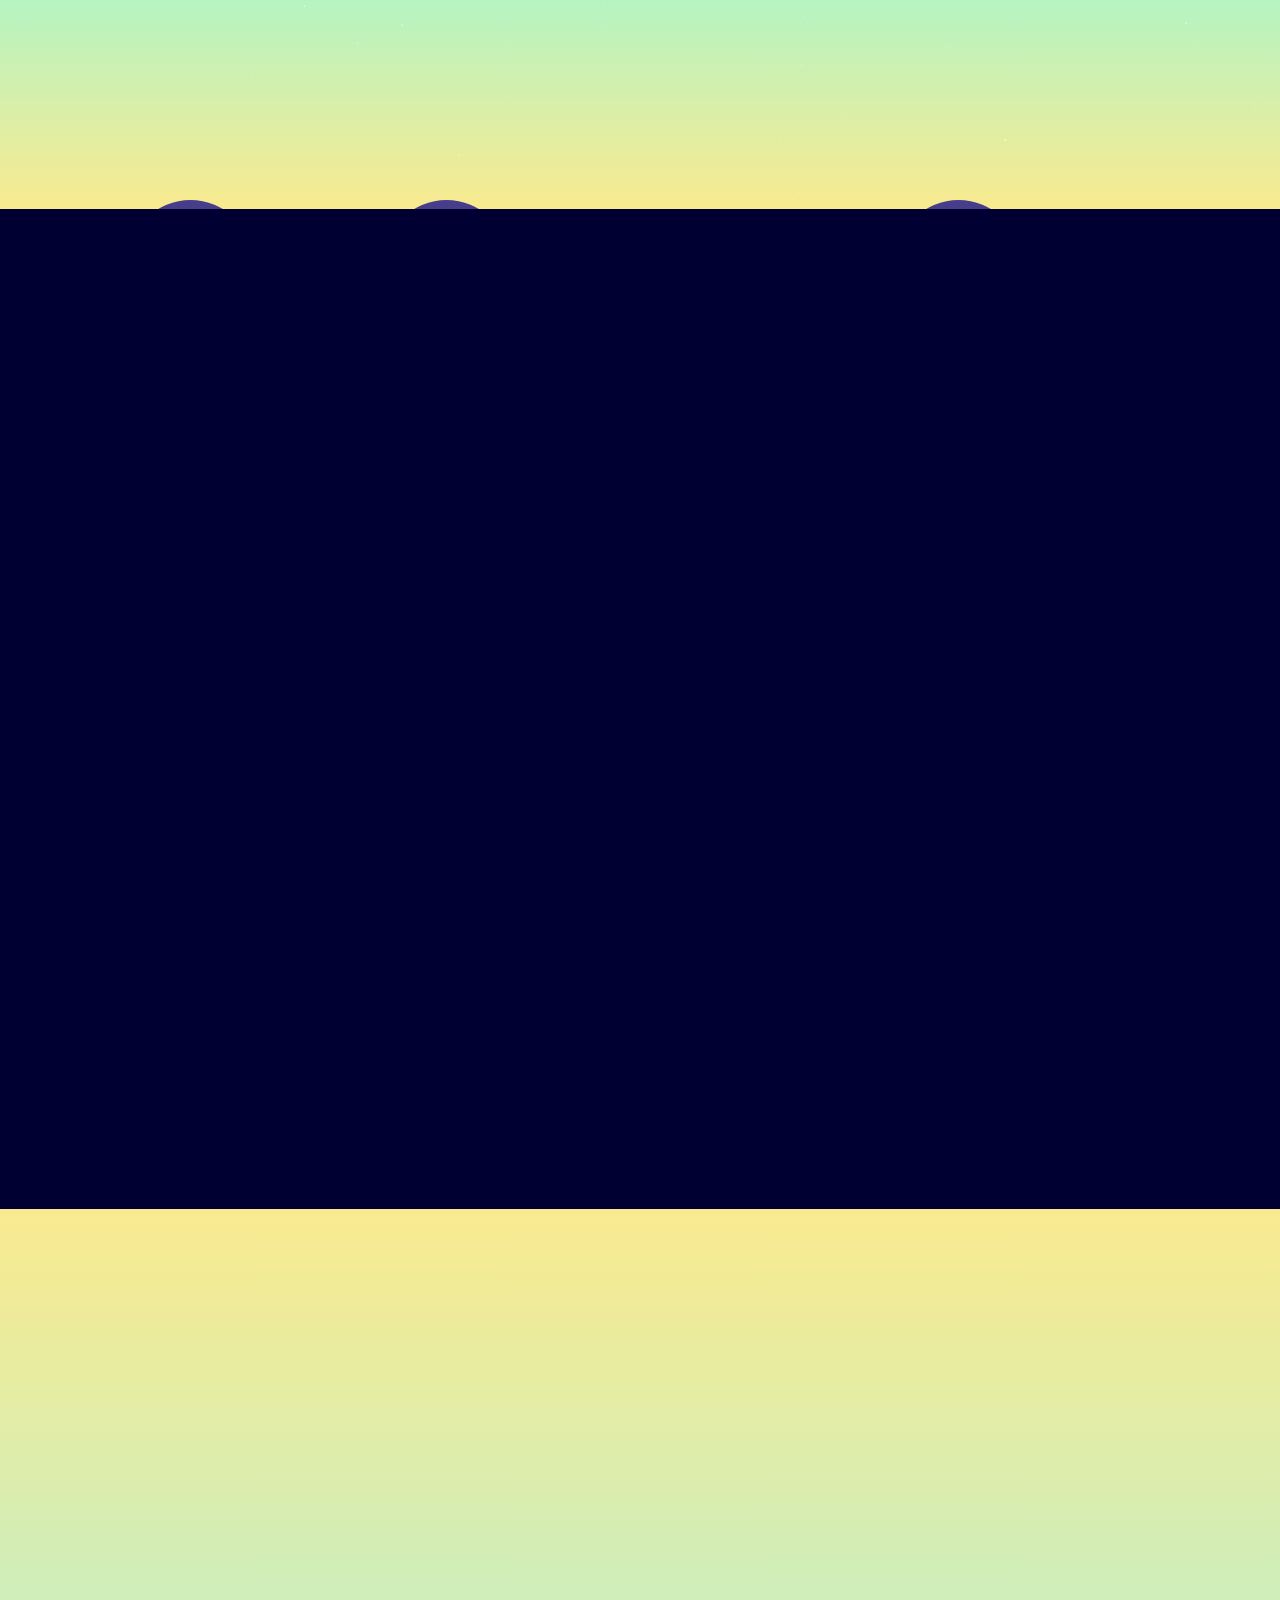
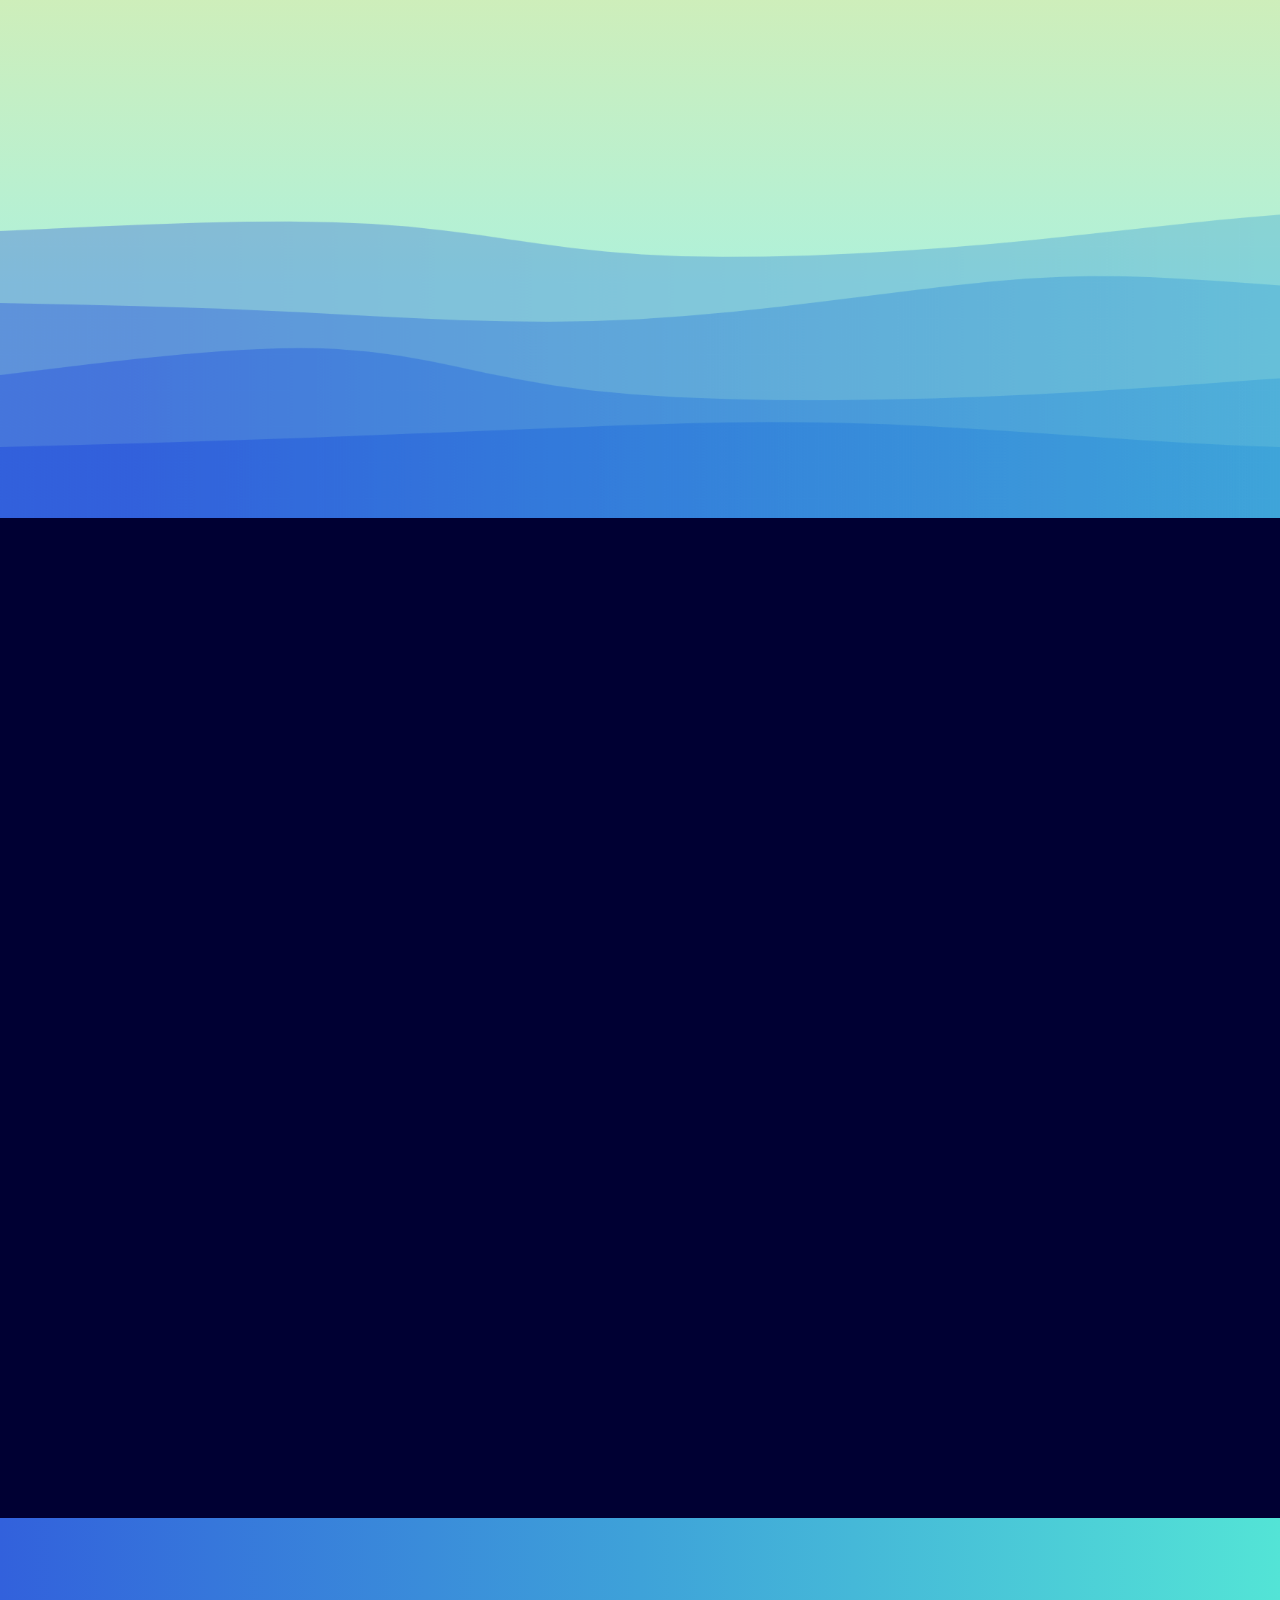
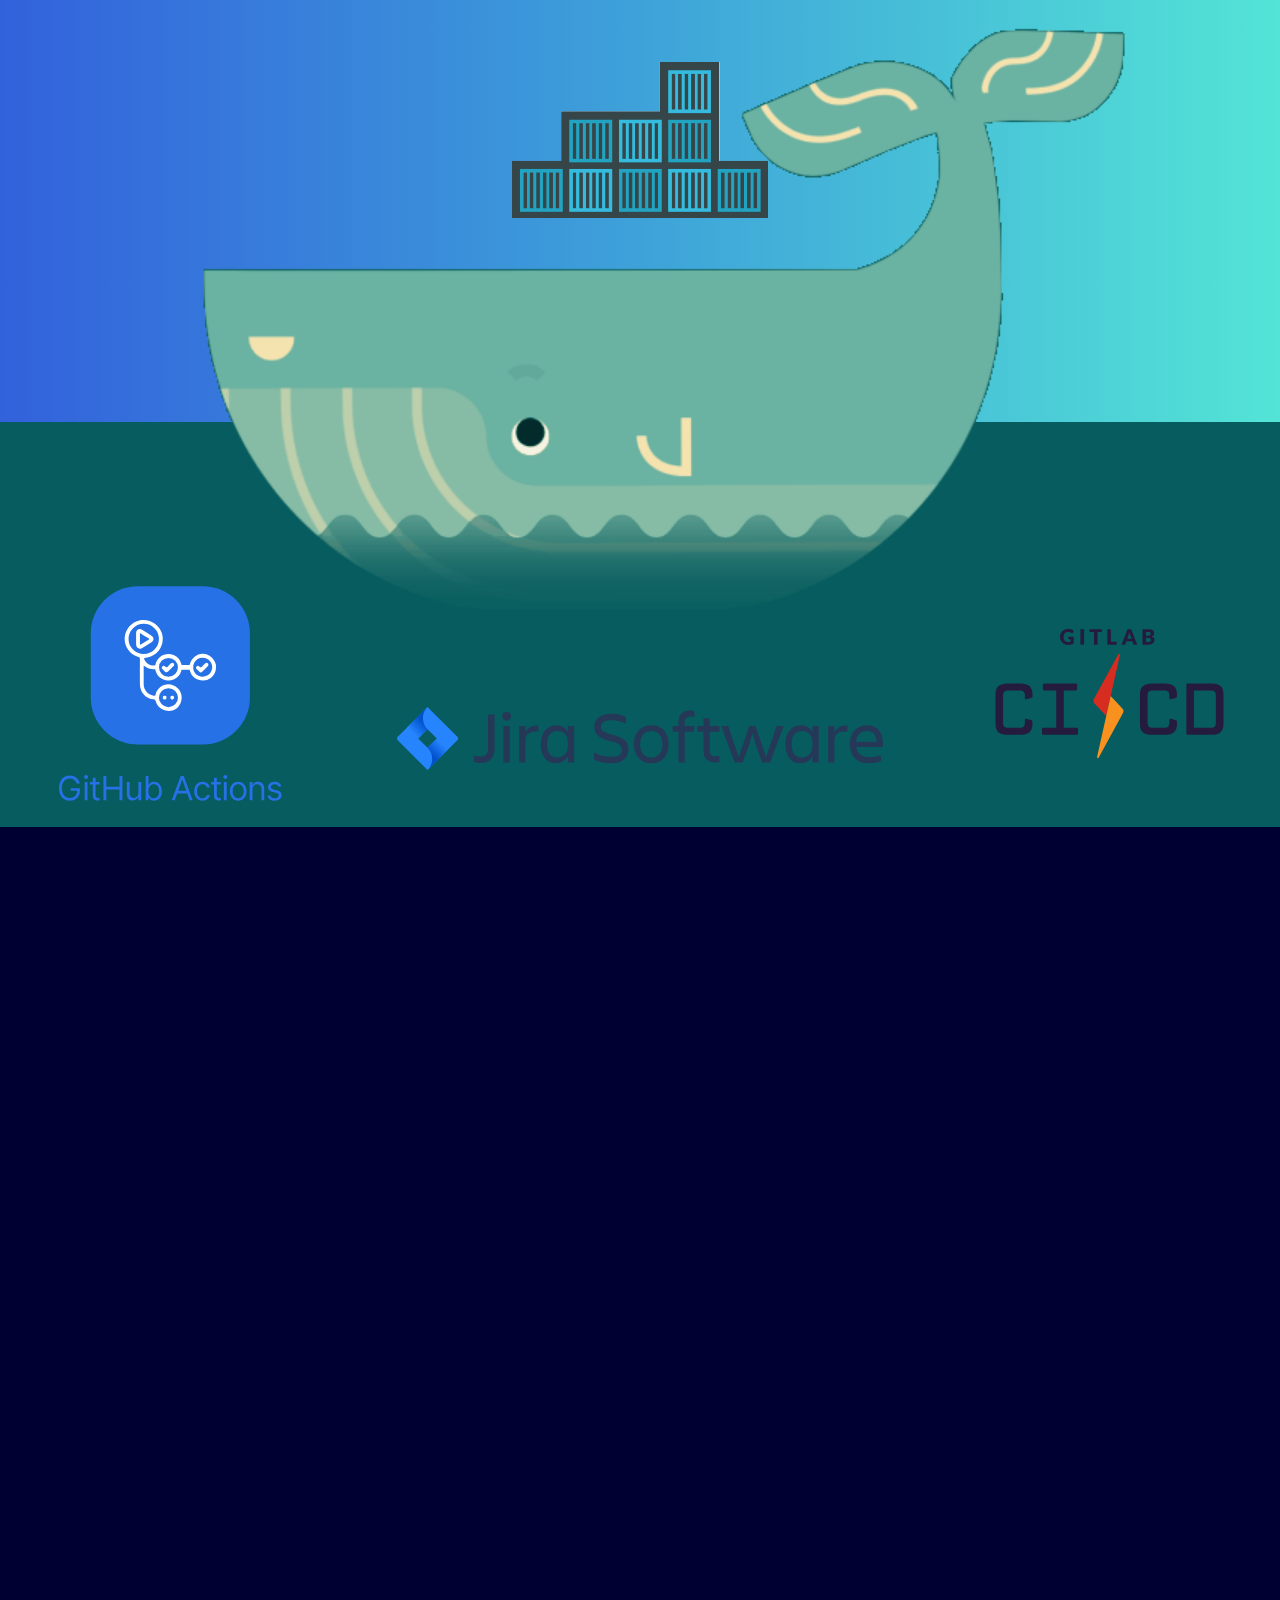
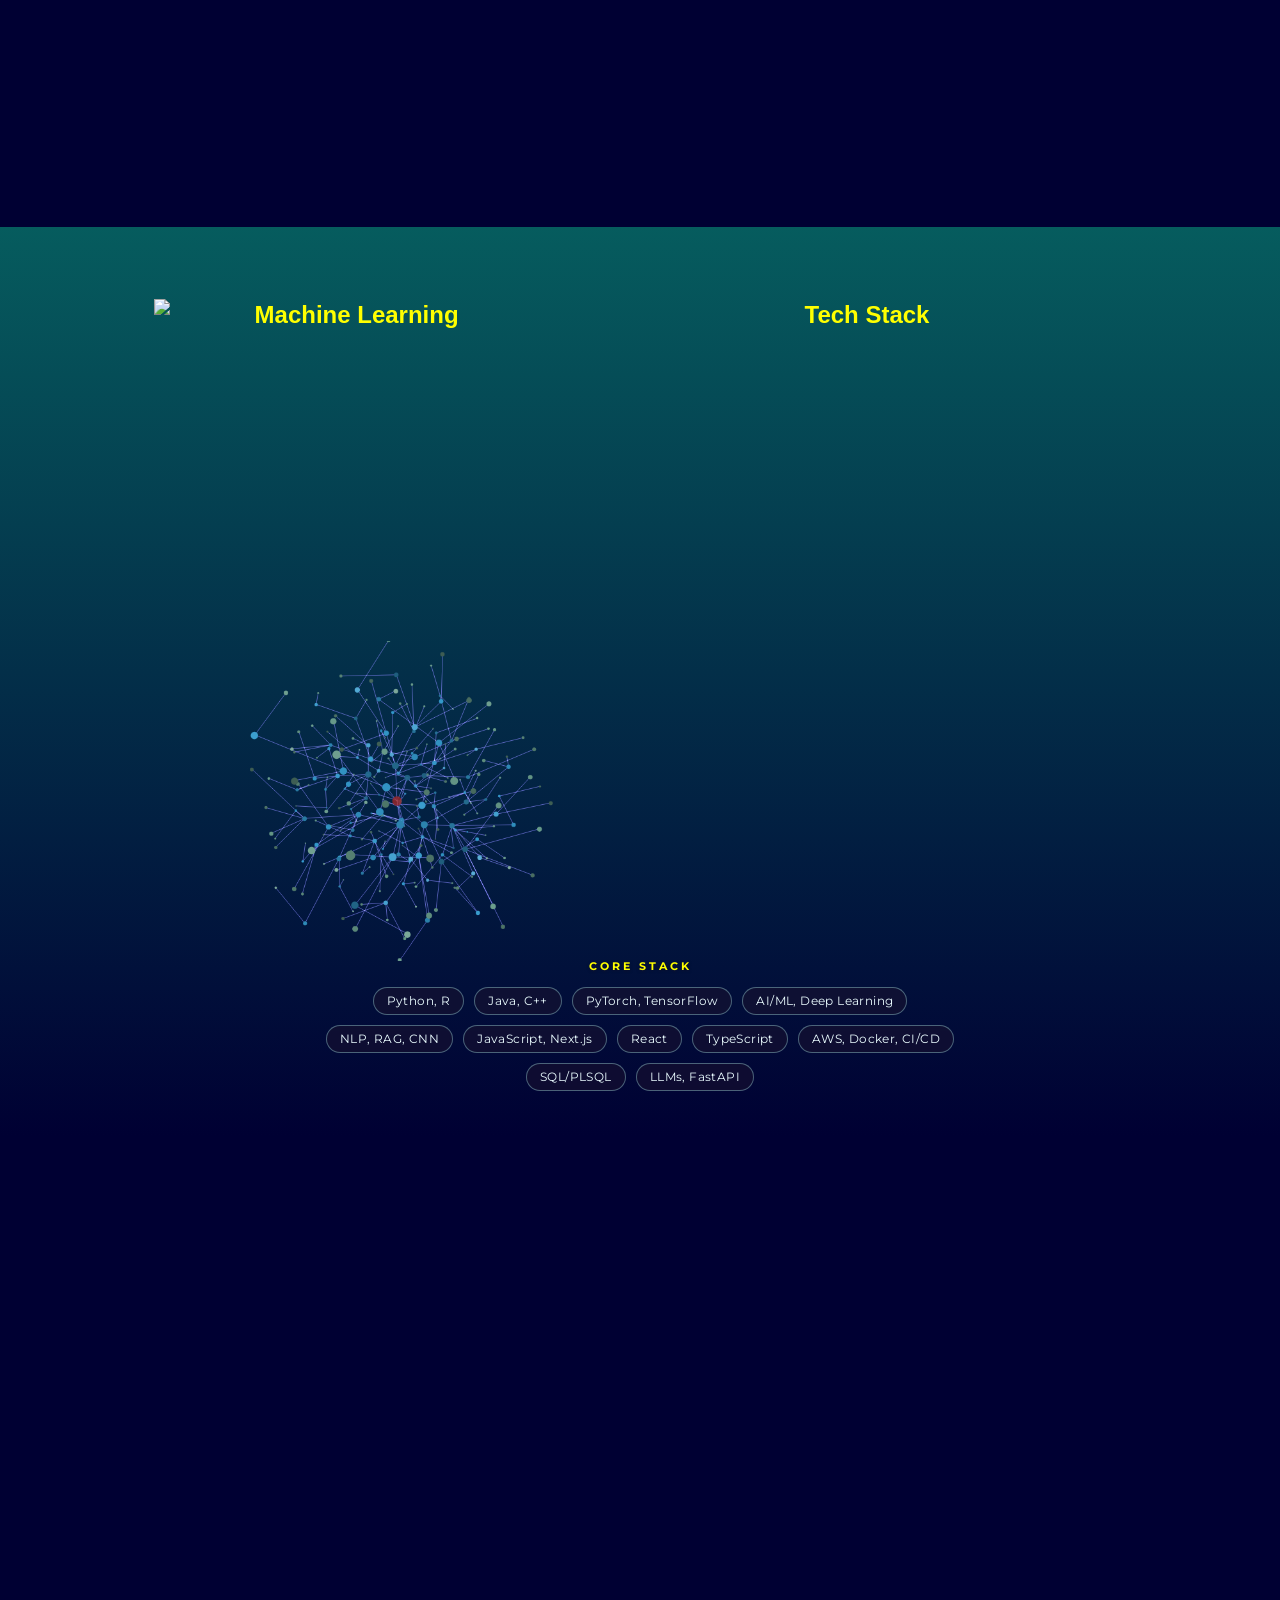
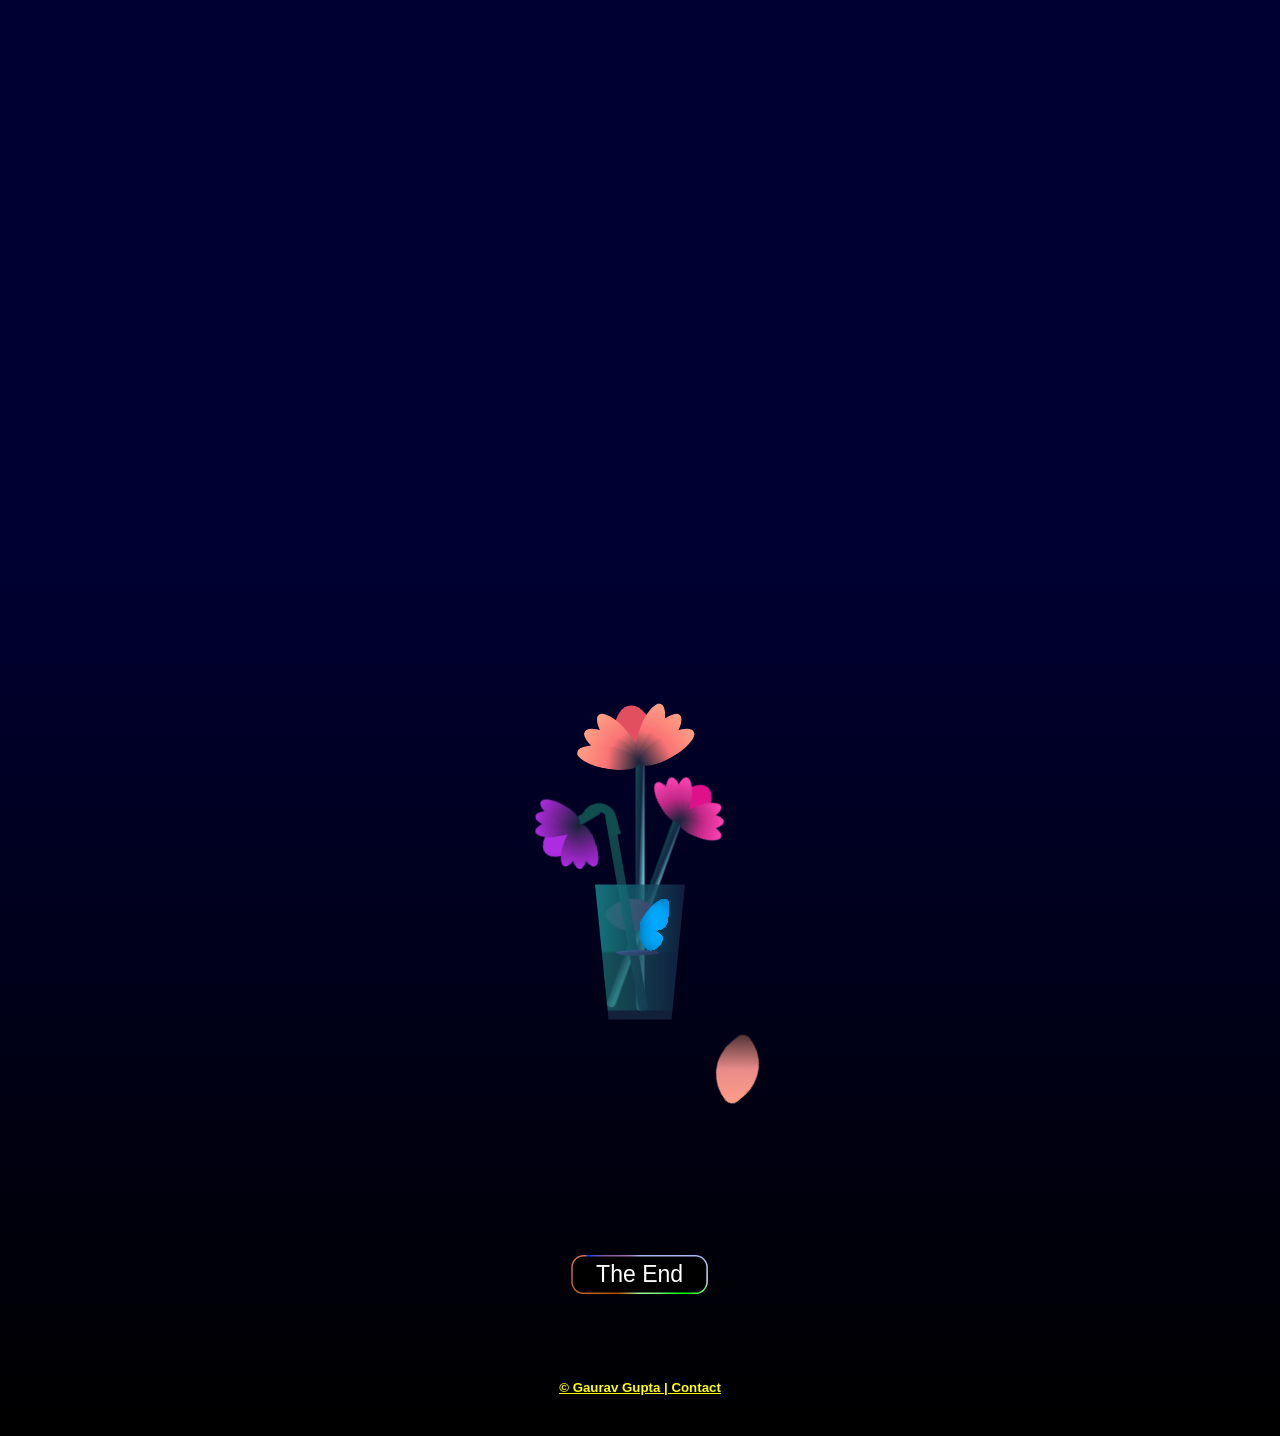
==== commit 4a608cd3: "Update project description for Image Colorizer" ====
--- a/index.html
+++ b/index.html
@@ -135,7 +135,7 @@
             <br>
             <ul class="project-list">
               <li><b><a target="_blank" style="color: blue;" href="https://github.com/gaurav7916/ImageGenerator">Text to Image Generator using OpenAI CLIP model</a></b></li>
-              <li><b><a target="_blank" style="color: blue;" href="https://github.com/gaurav7916/Image-Colorizer-Project">Image Colorizer using OpenCV and TensorFlow</a></b></li>
+              <li><b><a target="_blank" style="color: blue;" href="https://github.com/gaurav7916/Image-Colorizer-Project">Image/Video Colorizer using OpenCV and TensorFlow</a></b></li>
               <li><b><a target="_blank" style="color: blue;" href="https://github.com/gaurav7916/RAG_Chatbot/tree/main">RAG Chatbot using Transformers, FAISS, Llama</a></b></li>  
               <li><b><a target="_blank" style="color: blue;" href="https://huggingface.co/spaces/gg3554/Maze_Generator_and_Solver">Maze Generator and Solver using Java</a></b></li>  
               <li><b><a target="_blank" style="color: blue;" href="https://github.com/gaurav7916/Gemini-Chatbot/tree/main">Gemini AI Chatbot</a></b></li>
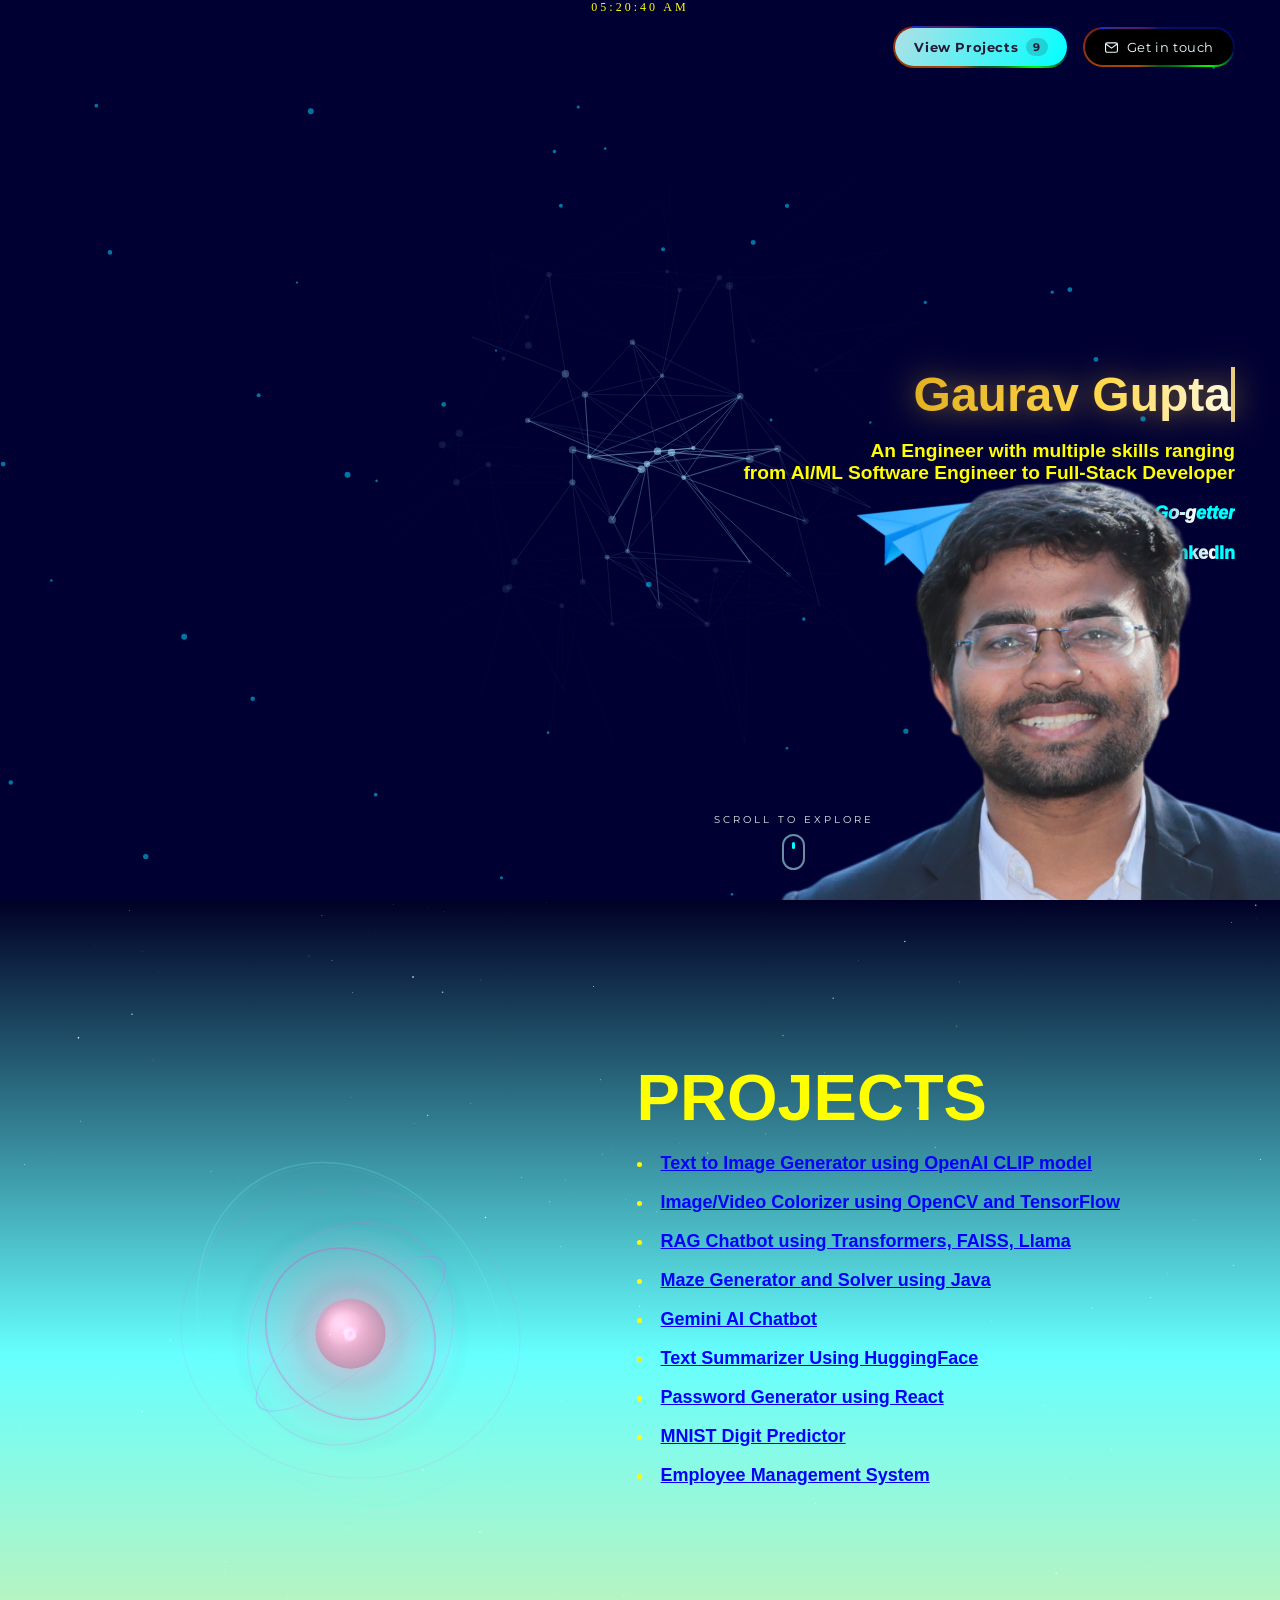
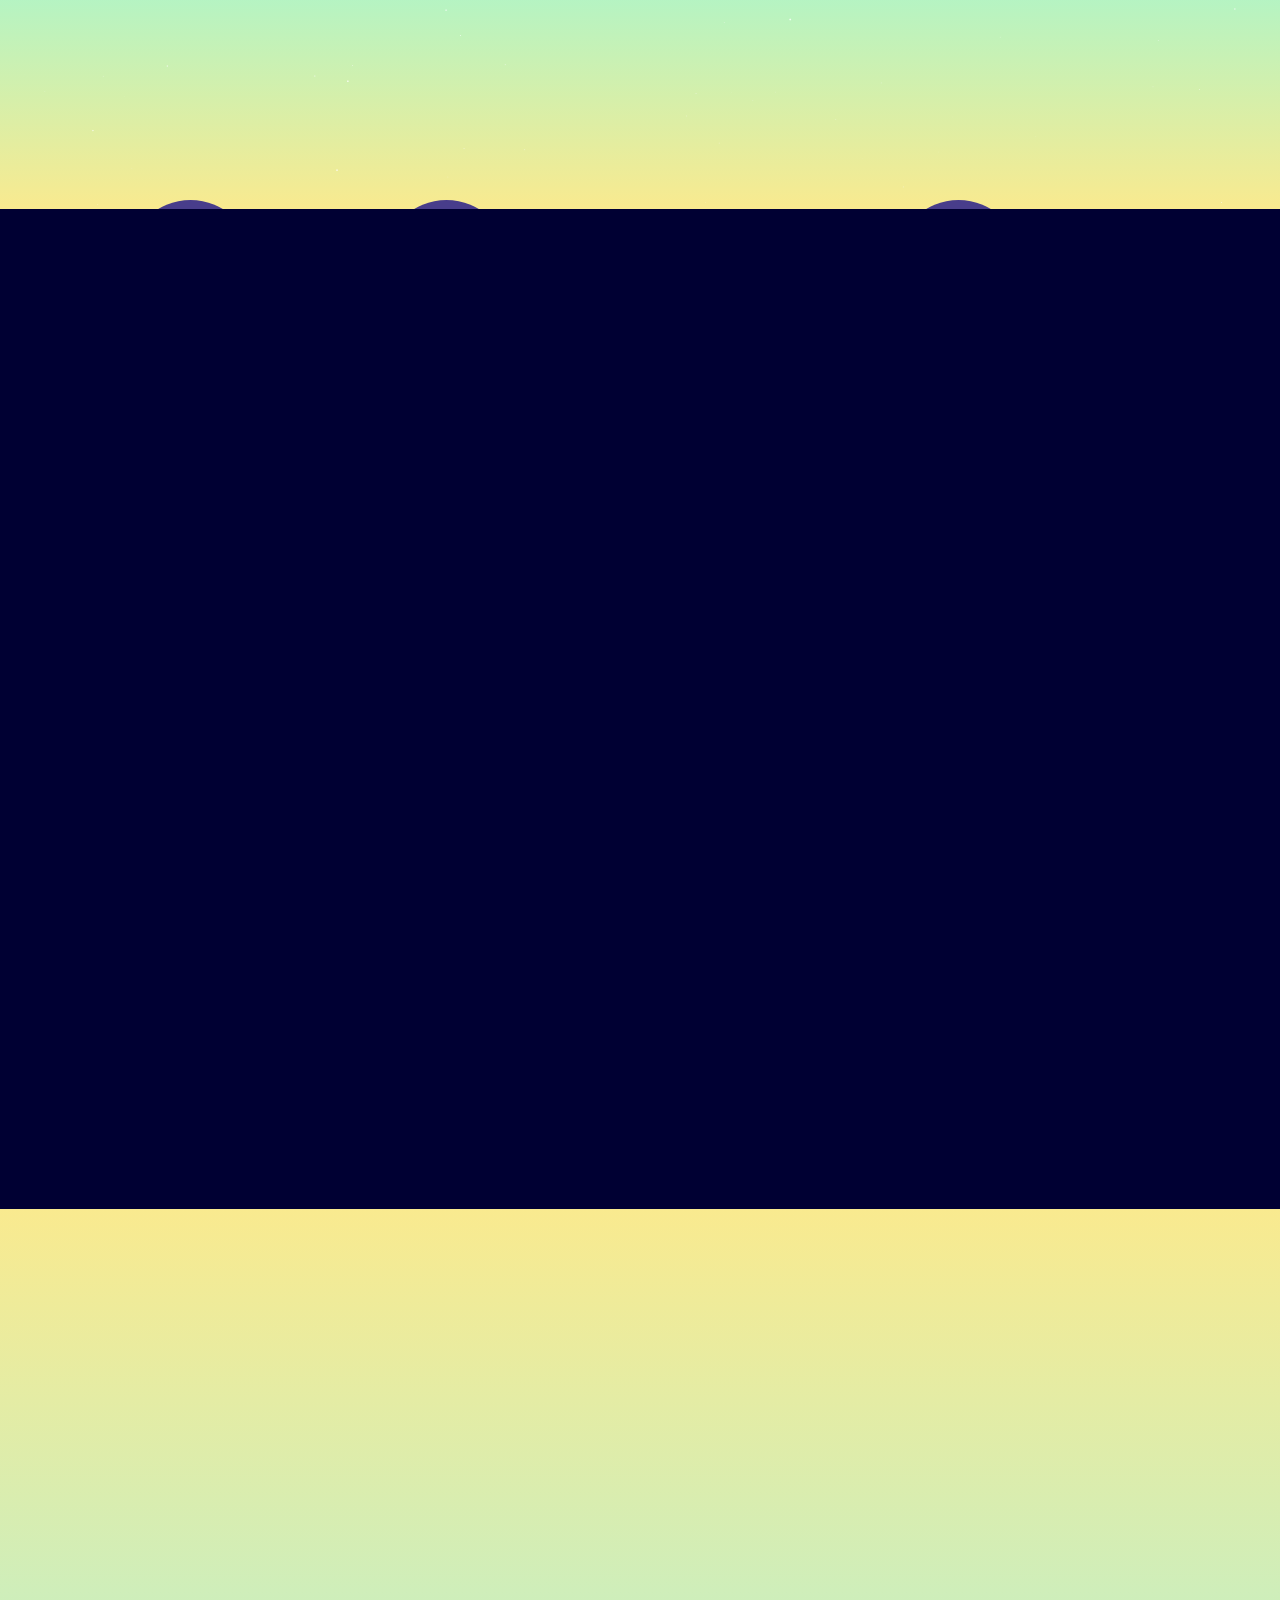
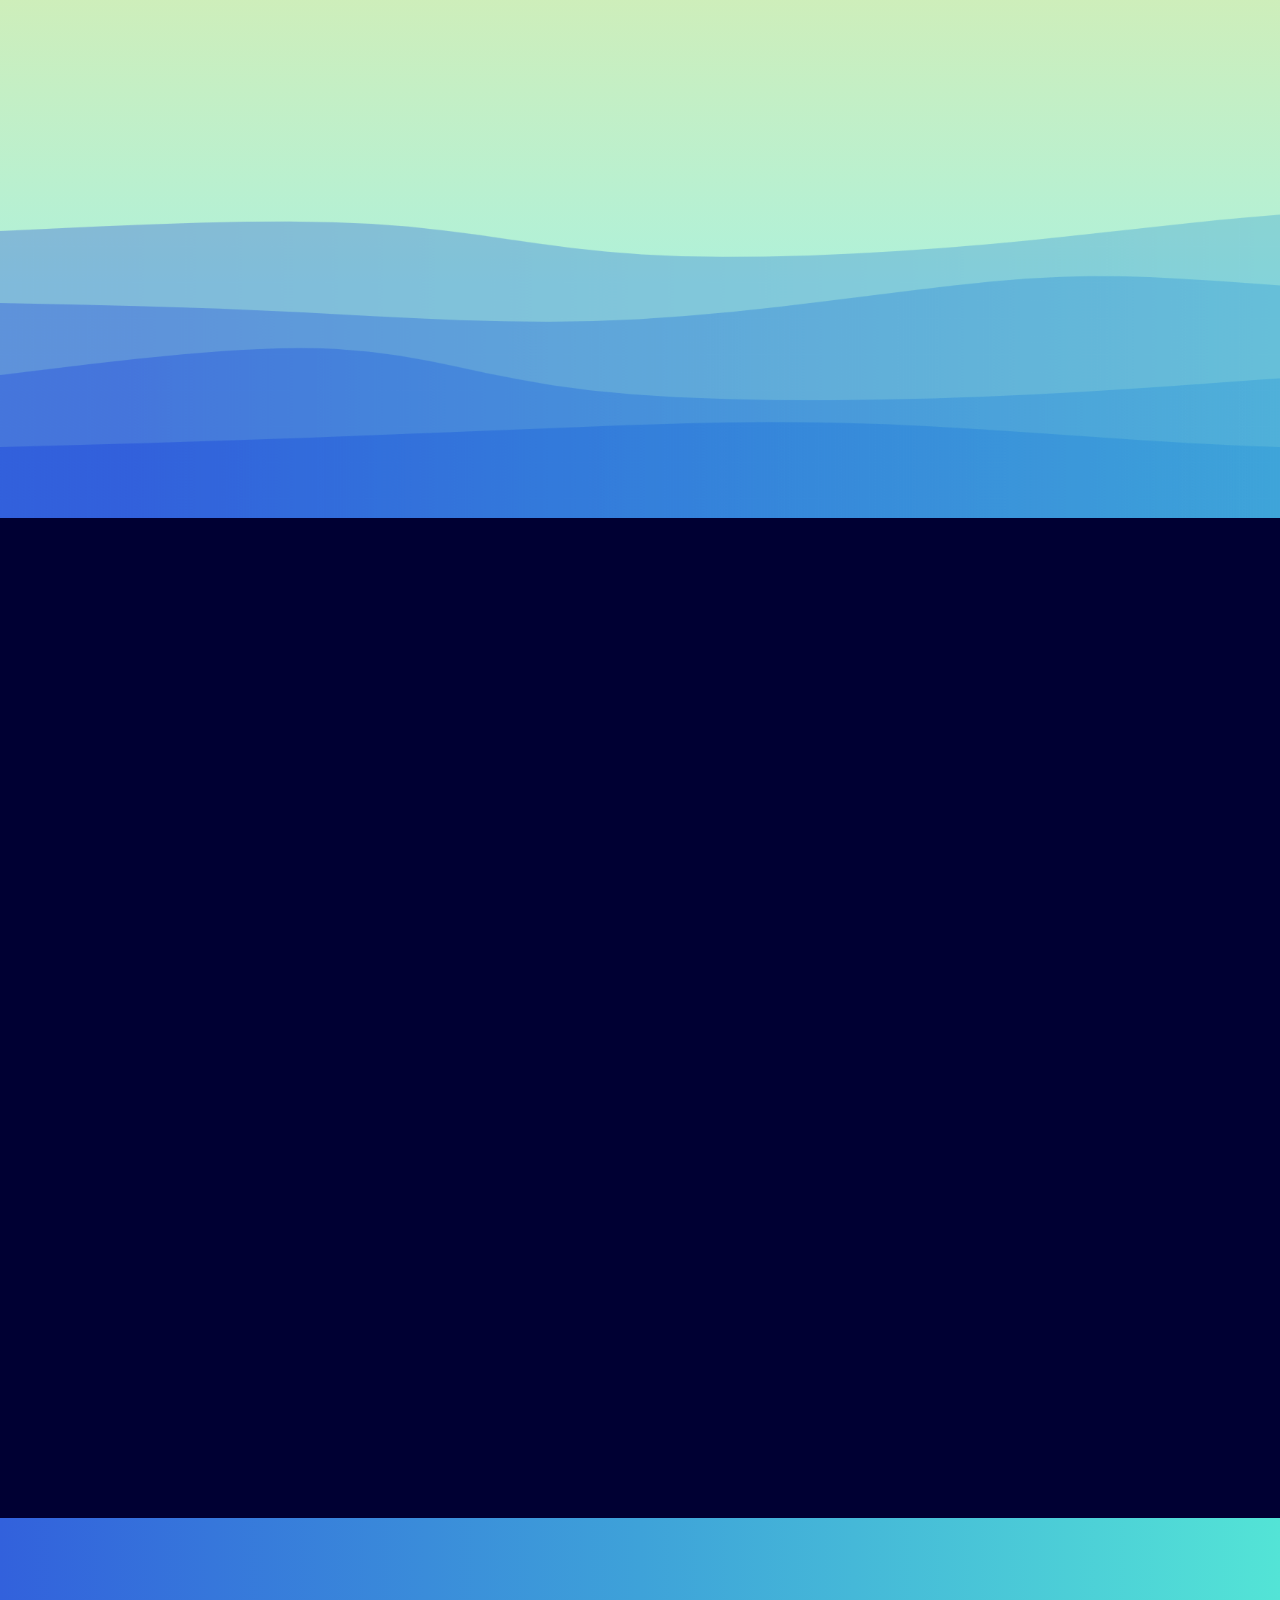
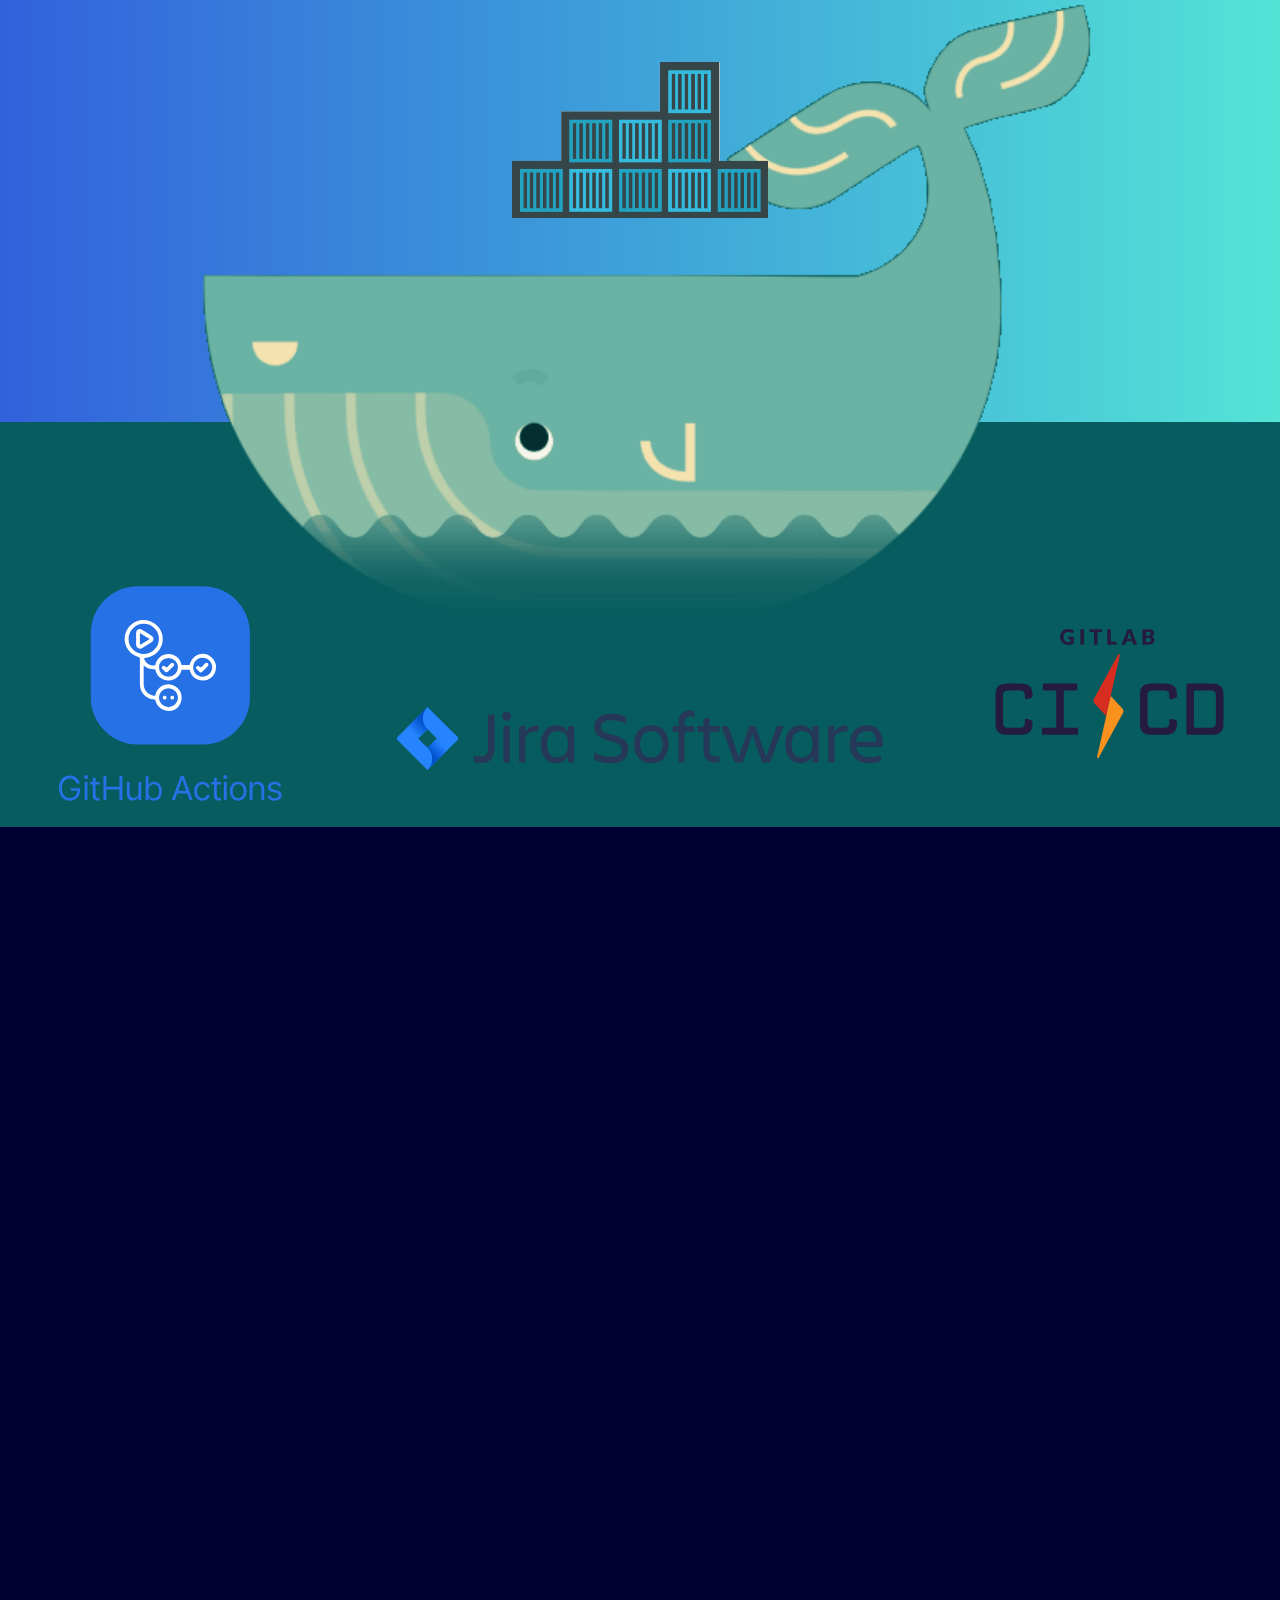
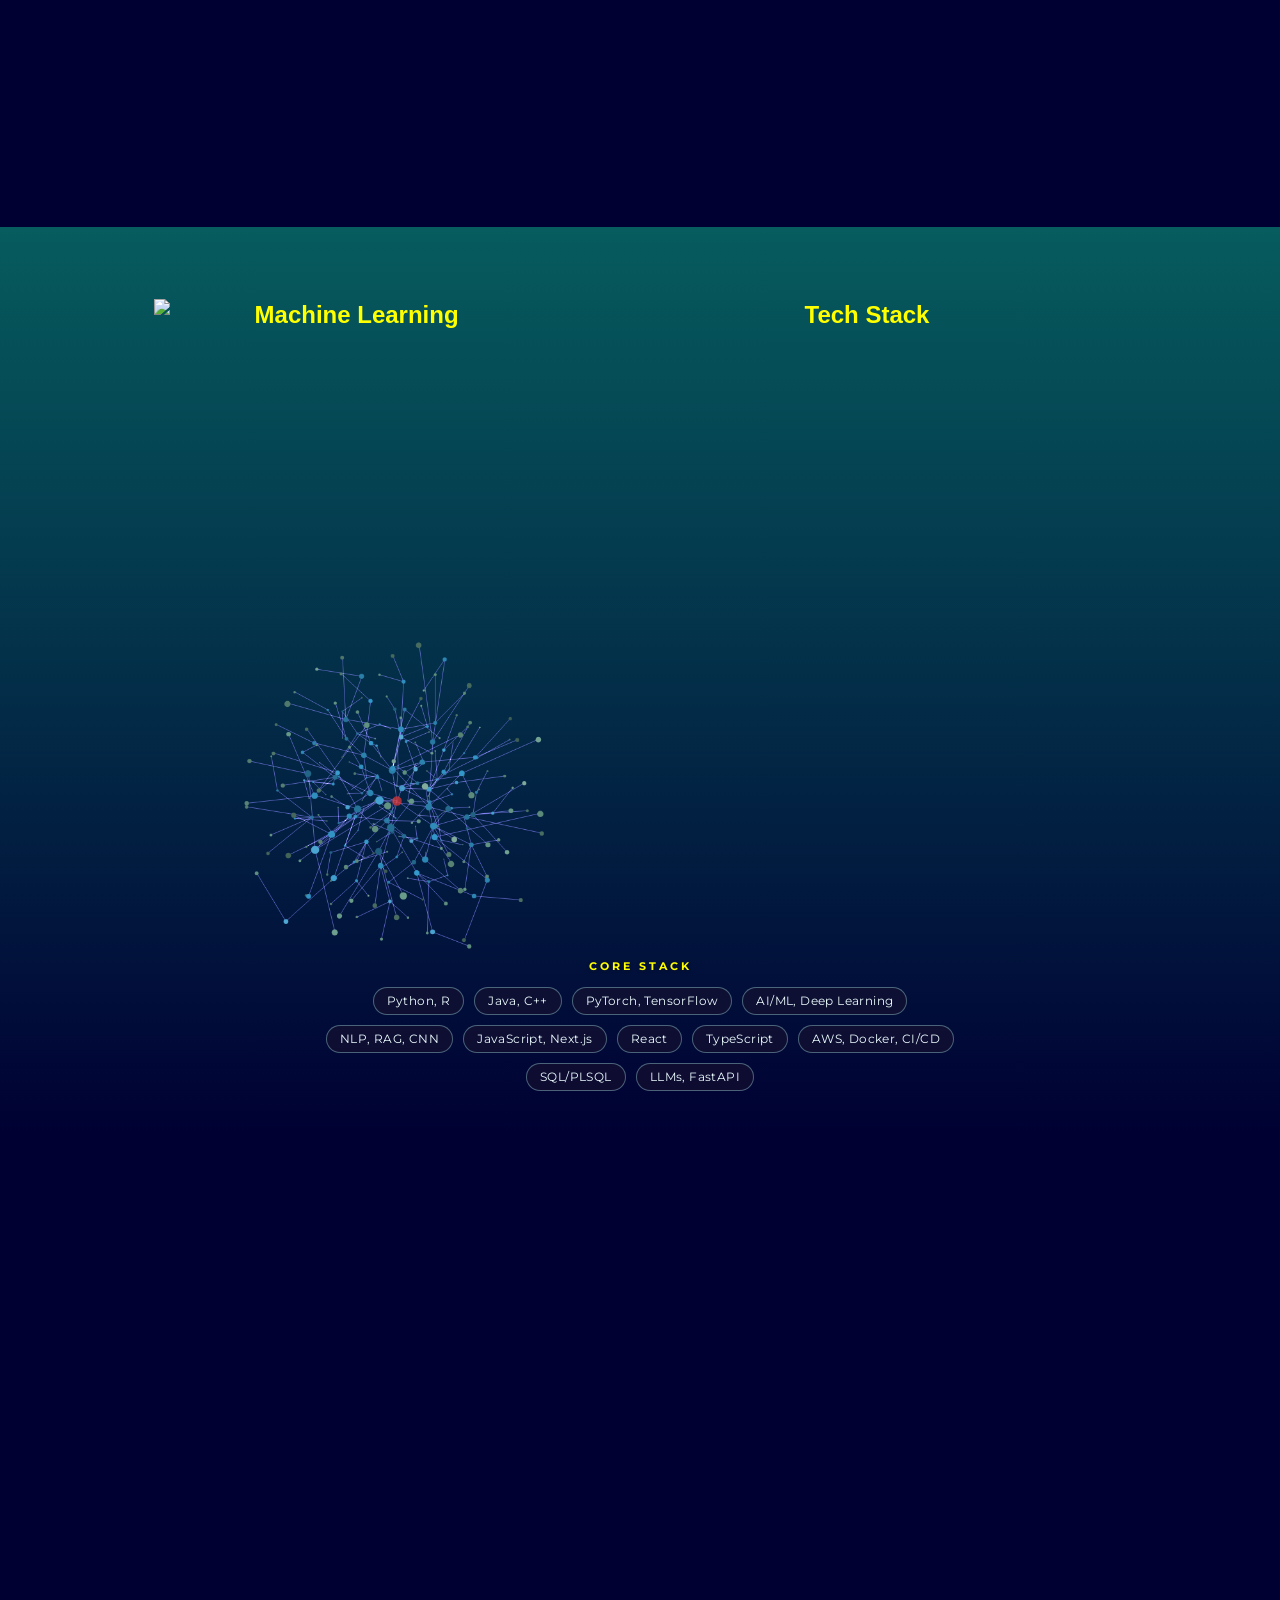
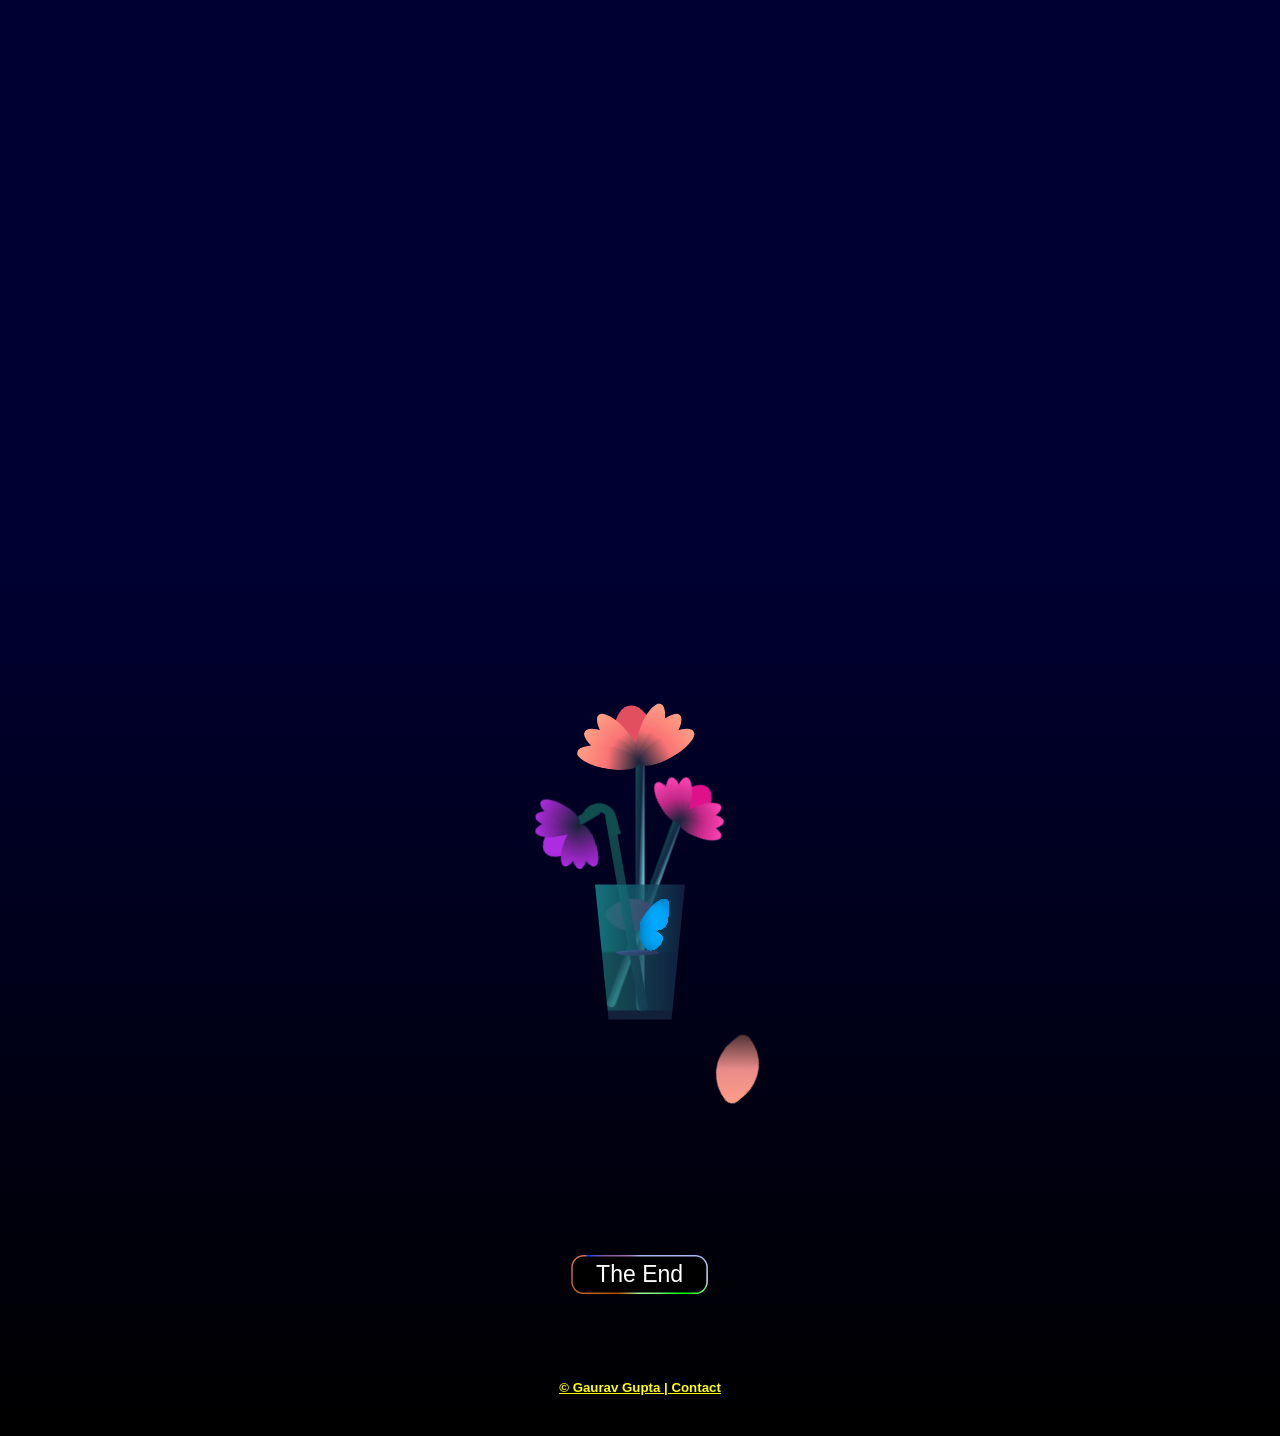
==== commit 2f26f054: "Add glass styles and update images" ====
--- a/index.html
+++ b/index.html
@@ -11,6 +11,7 @@
     <link rel="stylesheet" href="./css/loader.css">
     <link rel="stylesheet" href="./css/header.css">
     <link rel="stylesheet" href="./css/header-extras.css">
+    <link rel="stylesheet" href="./css/samurai-glass.css">
     <link rel="stylesheet" href="./css/frontend.css">
     <link rel="stylesheet" href="./css/footer.css">
     <link rel="stylesheet" href="./css/flower.css">
@@ -29,14 +30,23 @@
     </div>
 <header id="large-header">
     <canvas id="demo-canvas"></canvas>
-        <img id="img-samurai-animate" class="img-samurai-animate" src="./img/general/gaurav.png" usemap="#image-map" alt="Tech Samurai Image" />
-        <img id="img-samurai-scroll" class="img-samurai-scroll" src="./img/general/gaurav.png" usemap="#image-map" alt="Tech Samurai Image" />
+        <div id="img-samurai-animate" class="img-samurai-animate">
+            <div class="samurai-glass">
+                <img class="avatar-image" src="./img/general/gaurav.png" alt="Gaurav Gupta" usemap="#image-map"/>
+                <span class="samurai-glass__glint" aria-hidden="true"></span>
+                <span class="samurai-glass__hit" aria-hidden="true"></span>
+            </div>
+        </div>
+        <div id="img-samurai-scroll" class="img-samurai-scroll">
+            <div class="samurai-glass">
+                <img class="avatar-image" src="./img/general/gaurav.png" alt="Gaurav Gupta" usemap="#image-map"/>
+                <span class="samurai-glass__glint" aria-hidden="true"></span>
+                <span class="samurai-glass__hit" aria-hidden="true"></span>
+            </div>
+        </div>
         <img id="img-plane-animate" class="img-plane-animate" src="./img/general/paperplane.png" alt="Paper Plane Image" />
         <img id="img-plane-scroll" class="img-plane-scroll" src="./img/general/paperplane.png" alt="Paper Plane Image" />
-
-        <!--
-    <p style="text-align:center;">Profile views : <img src="https://hitwebcounter.com/counter/counter.php?page=21437424&style=0006&nbdigits=4&type=ip&initCount=0" title="Counter Widget" Alt="Profile views" border="0" /></a> </p>
-        -->
+    
     <p style="text-align:center;" id="MyClockDisplay" class="clock" onload="showTime()"></p>
           
         <map name="image-map">
